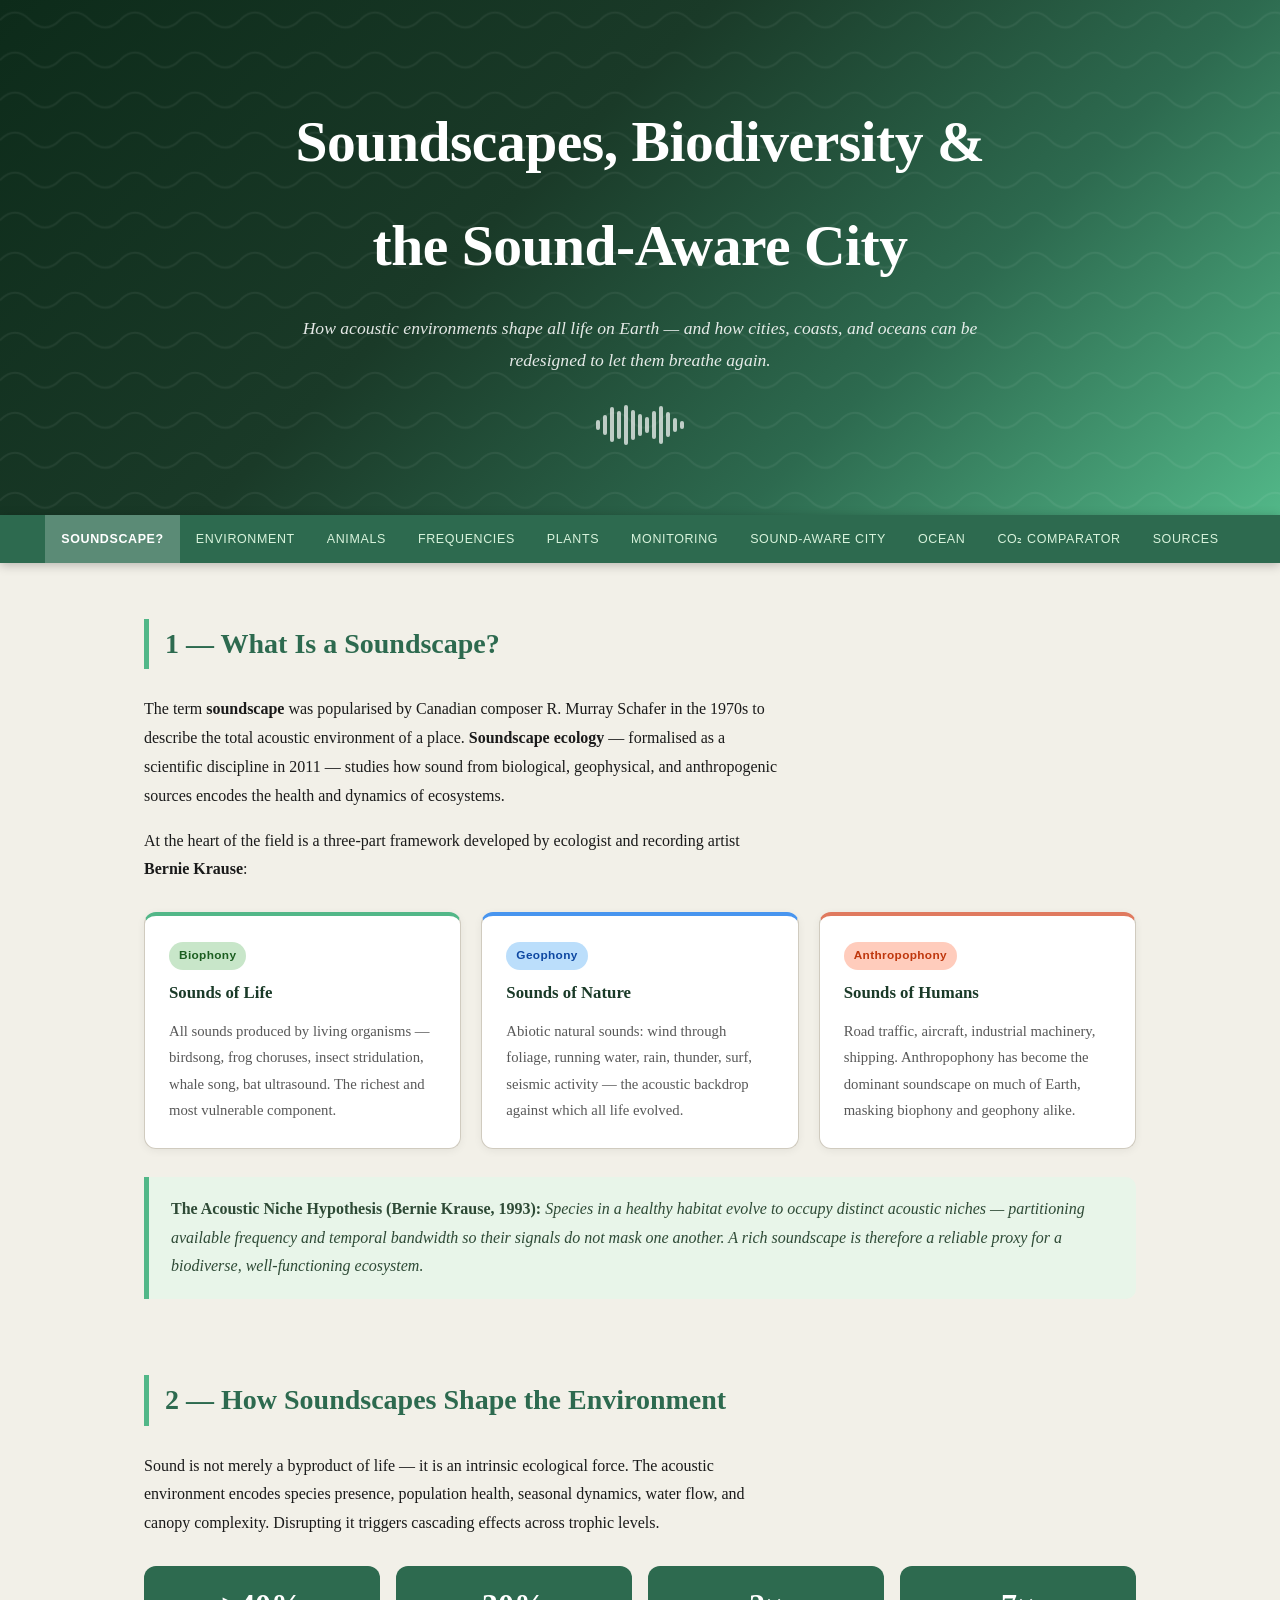
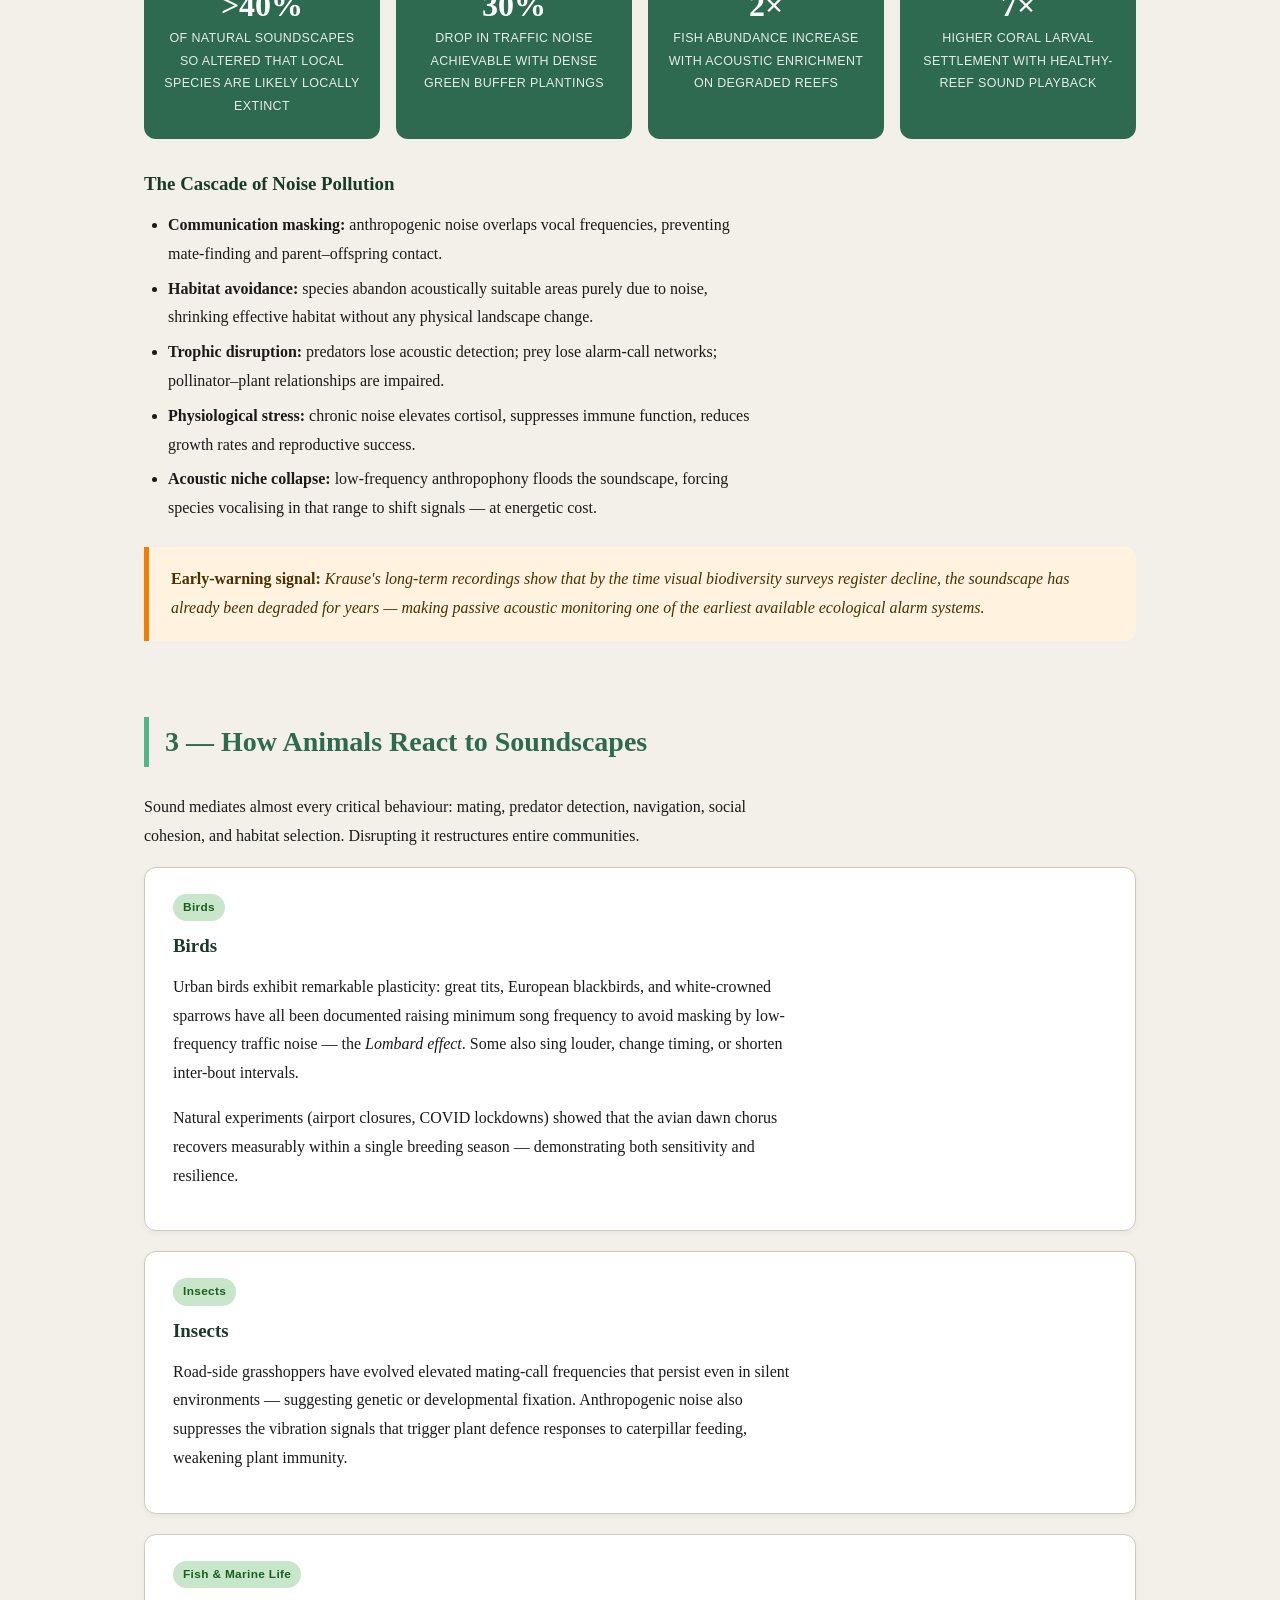
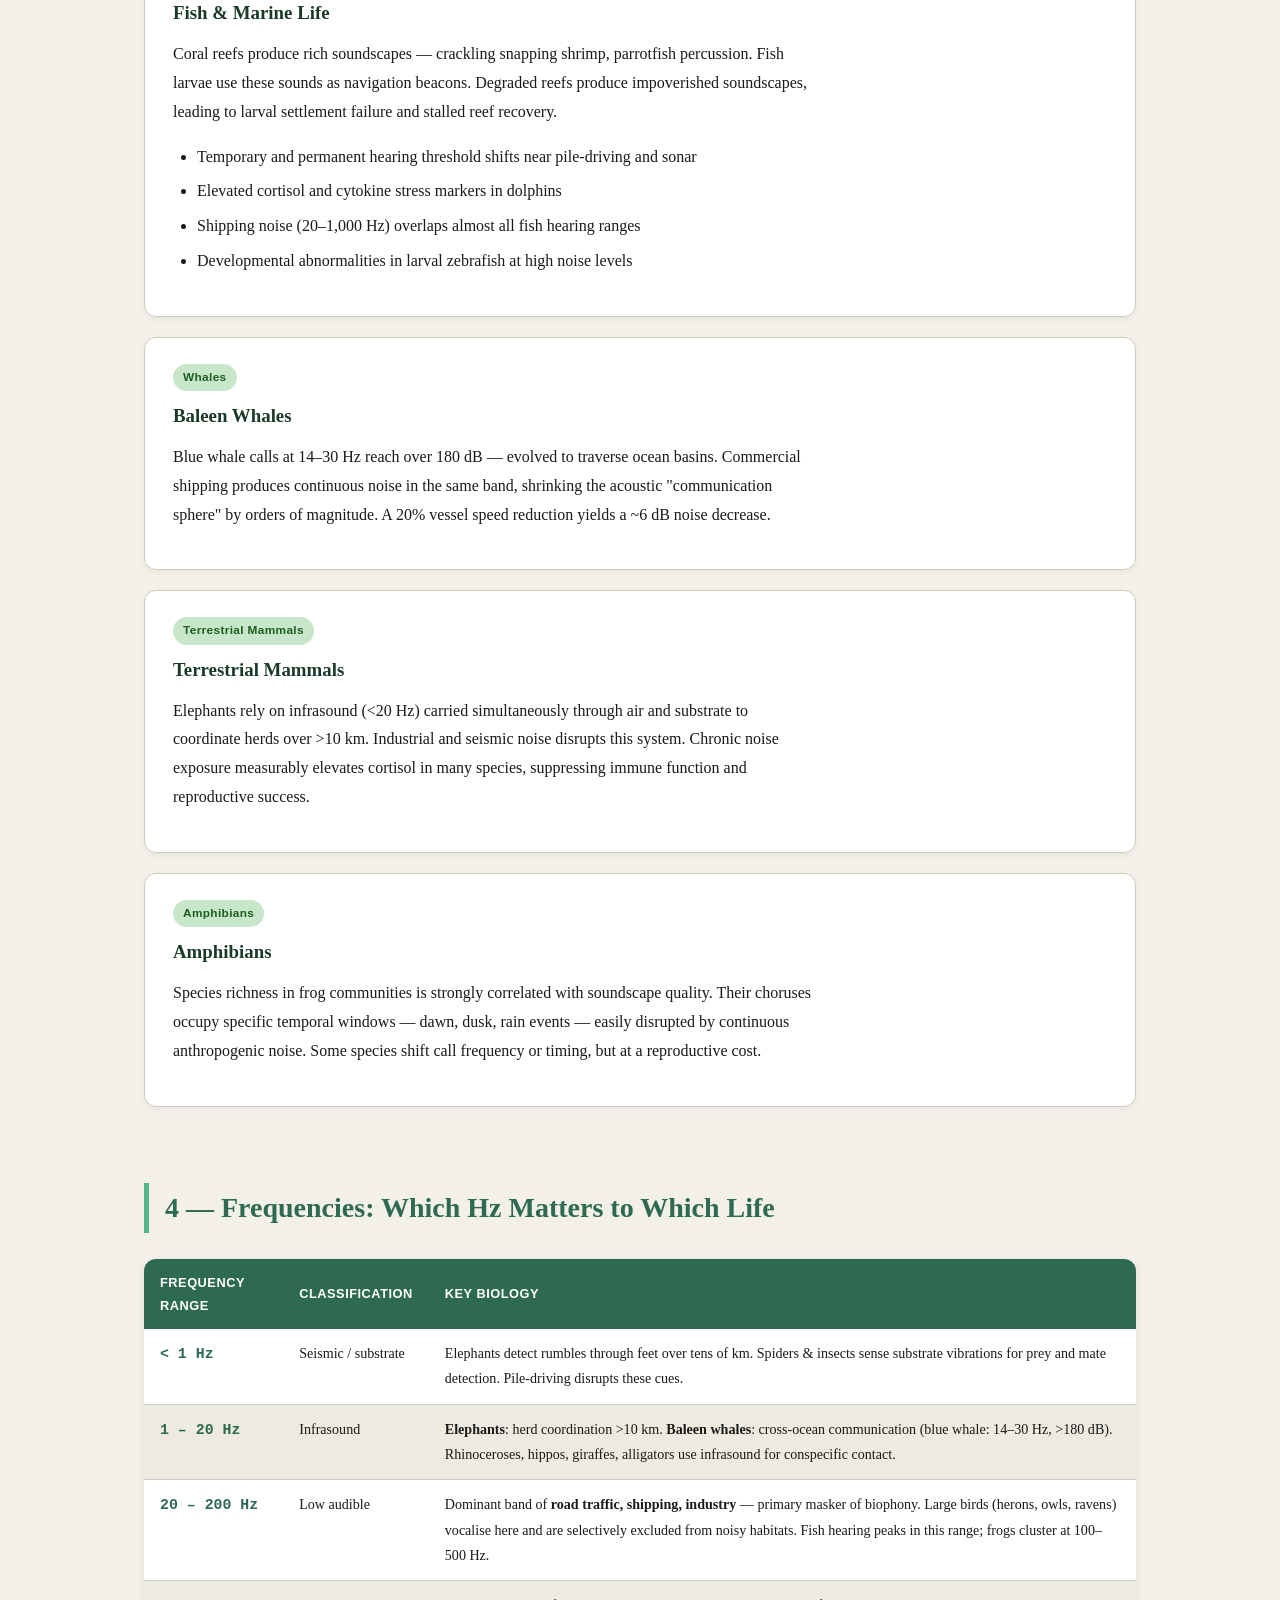
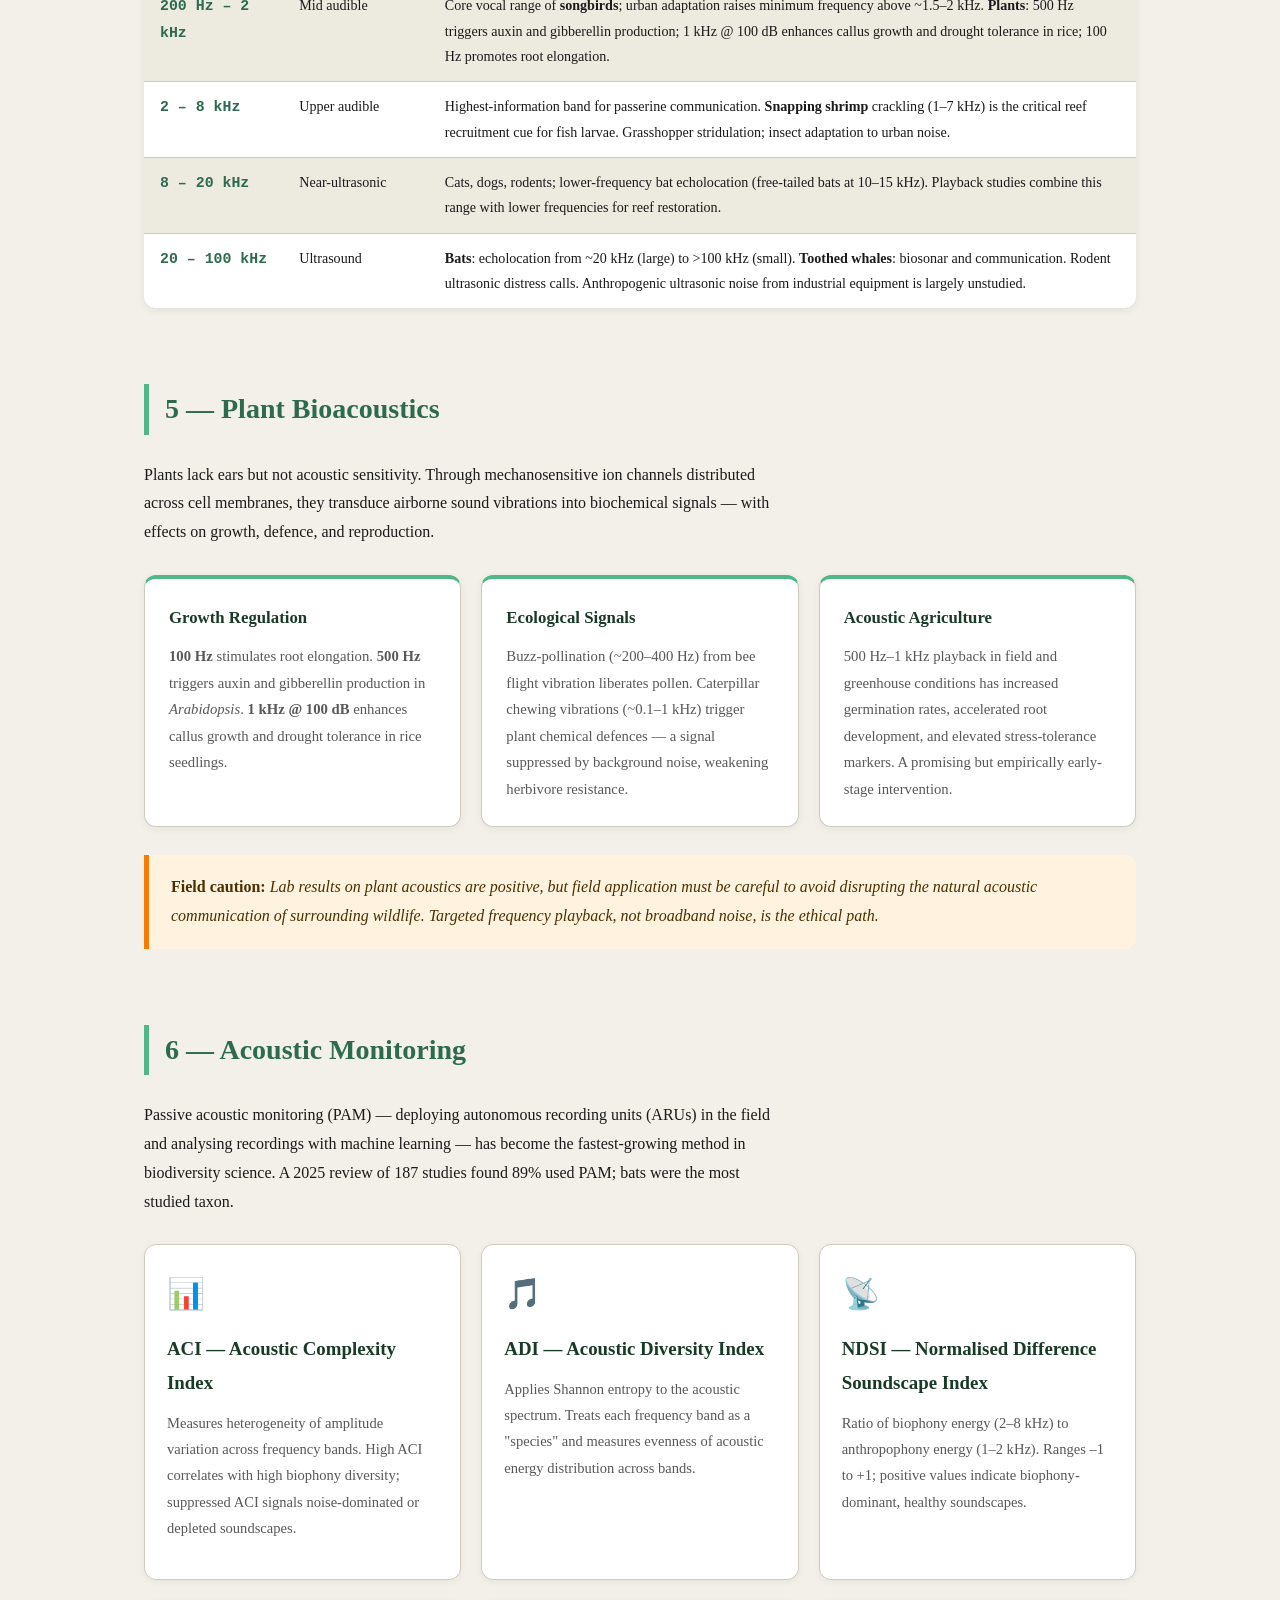
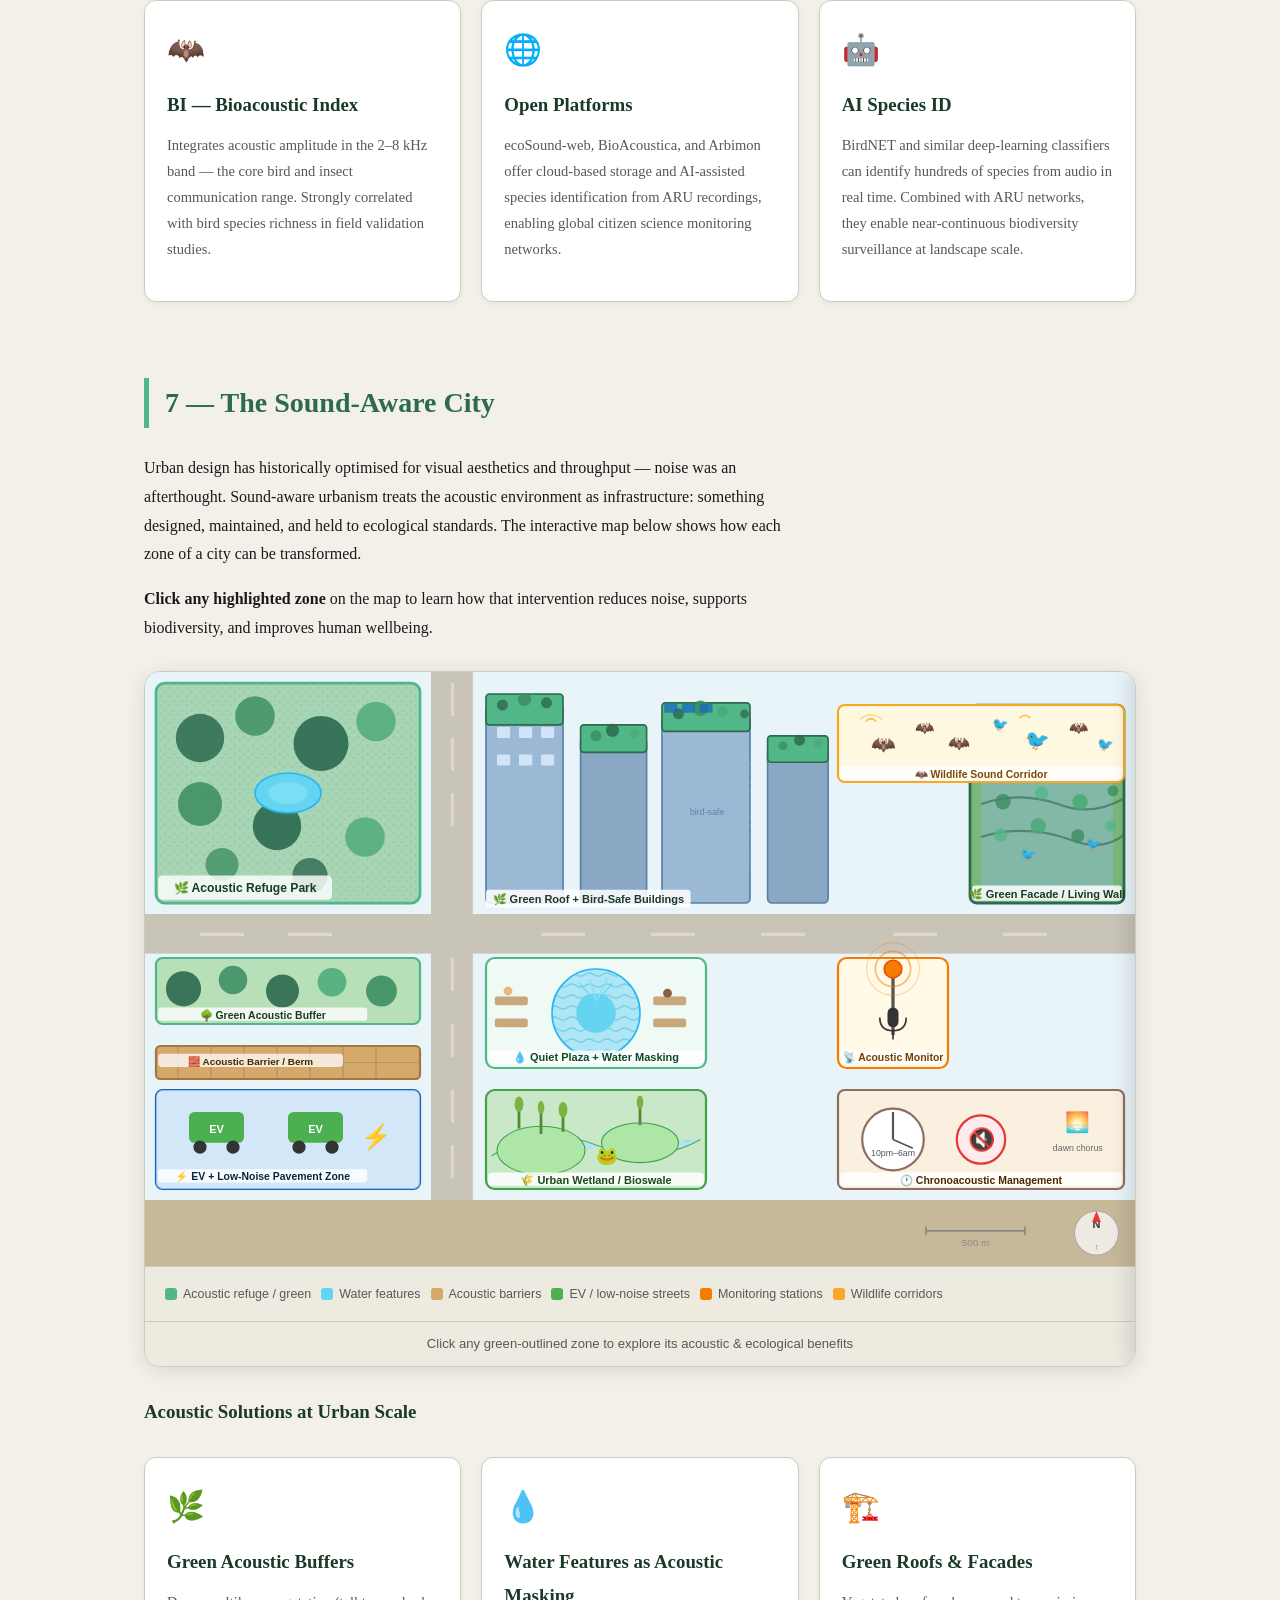
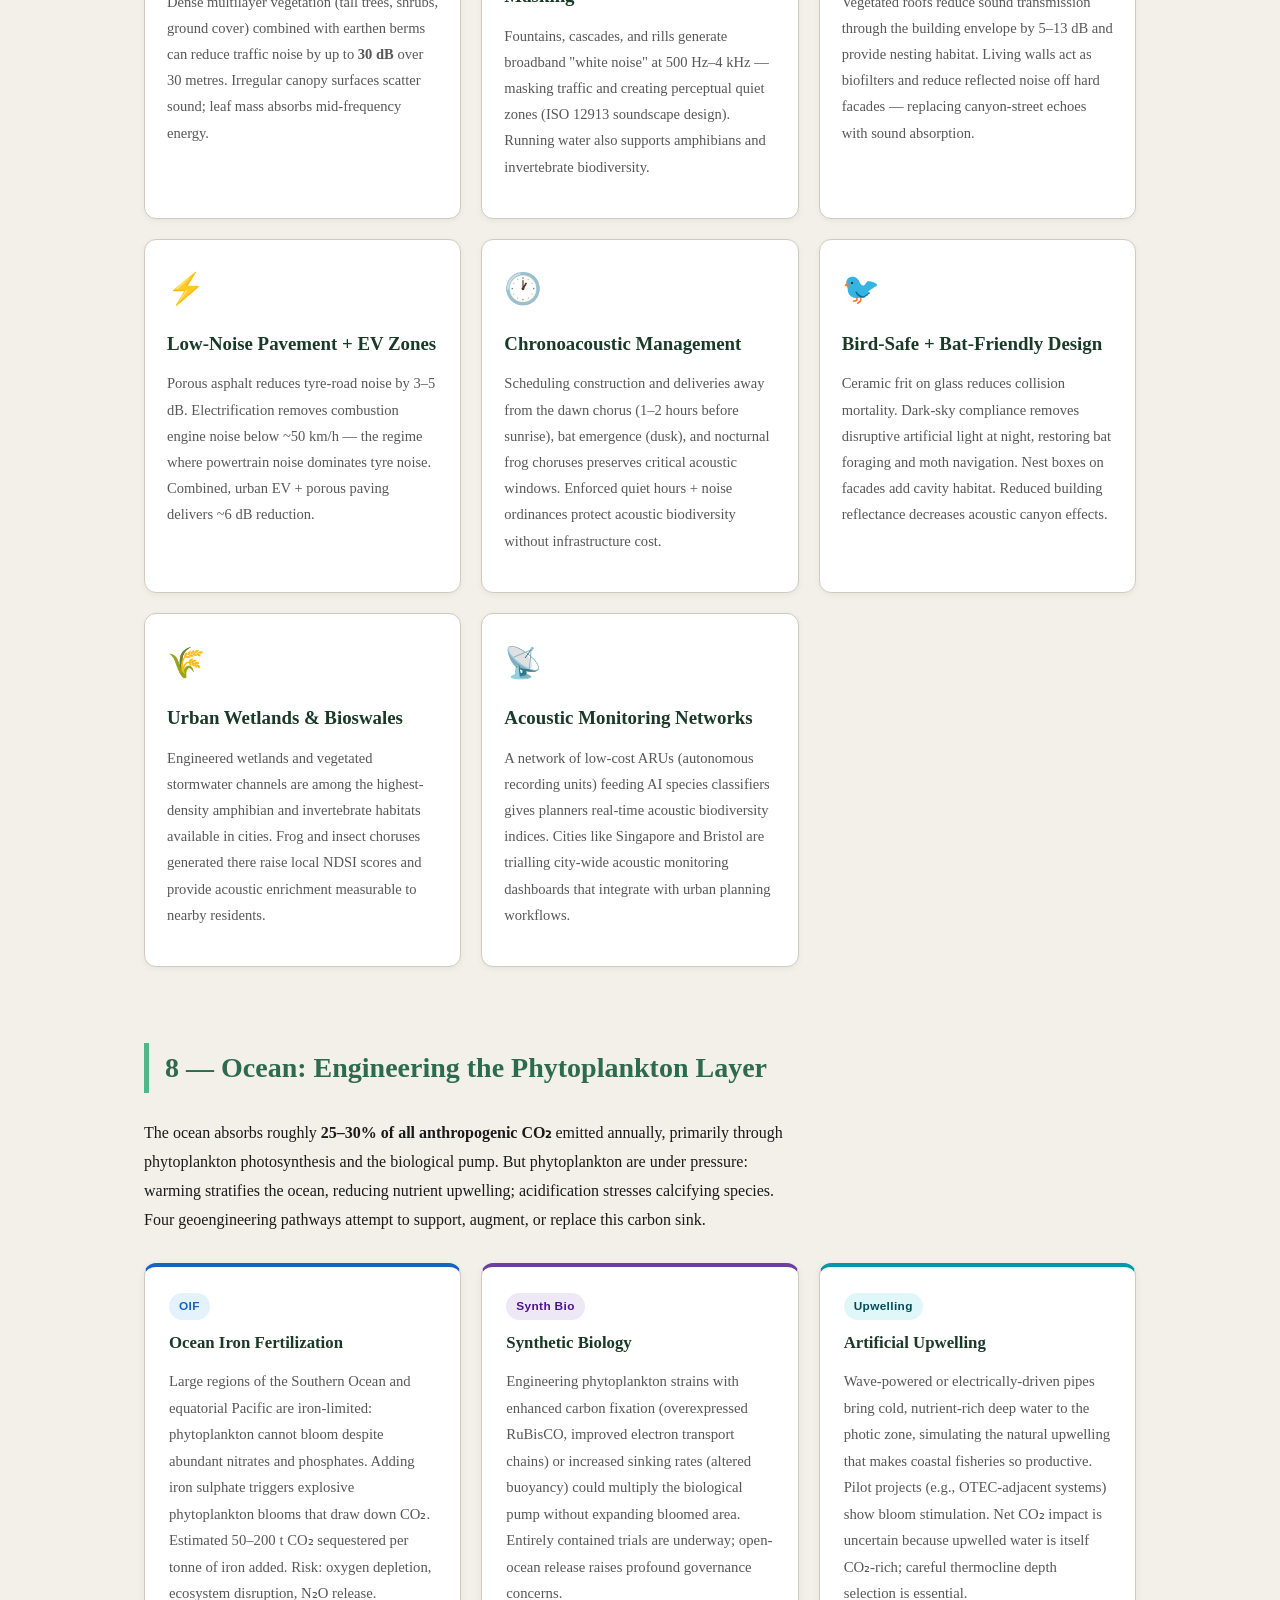
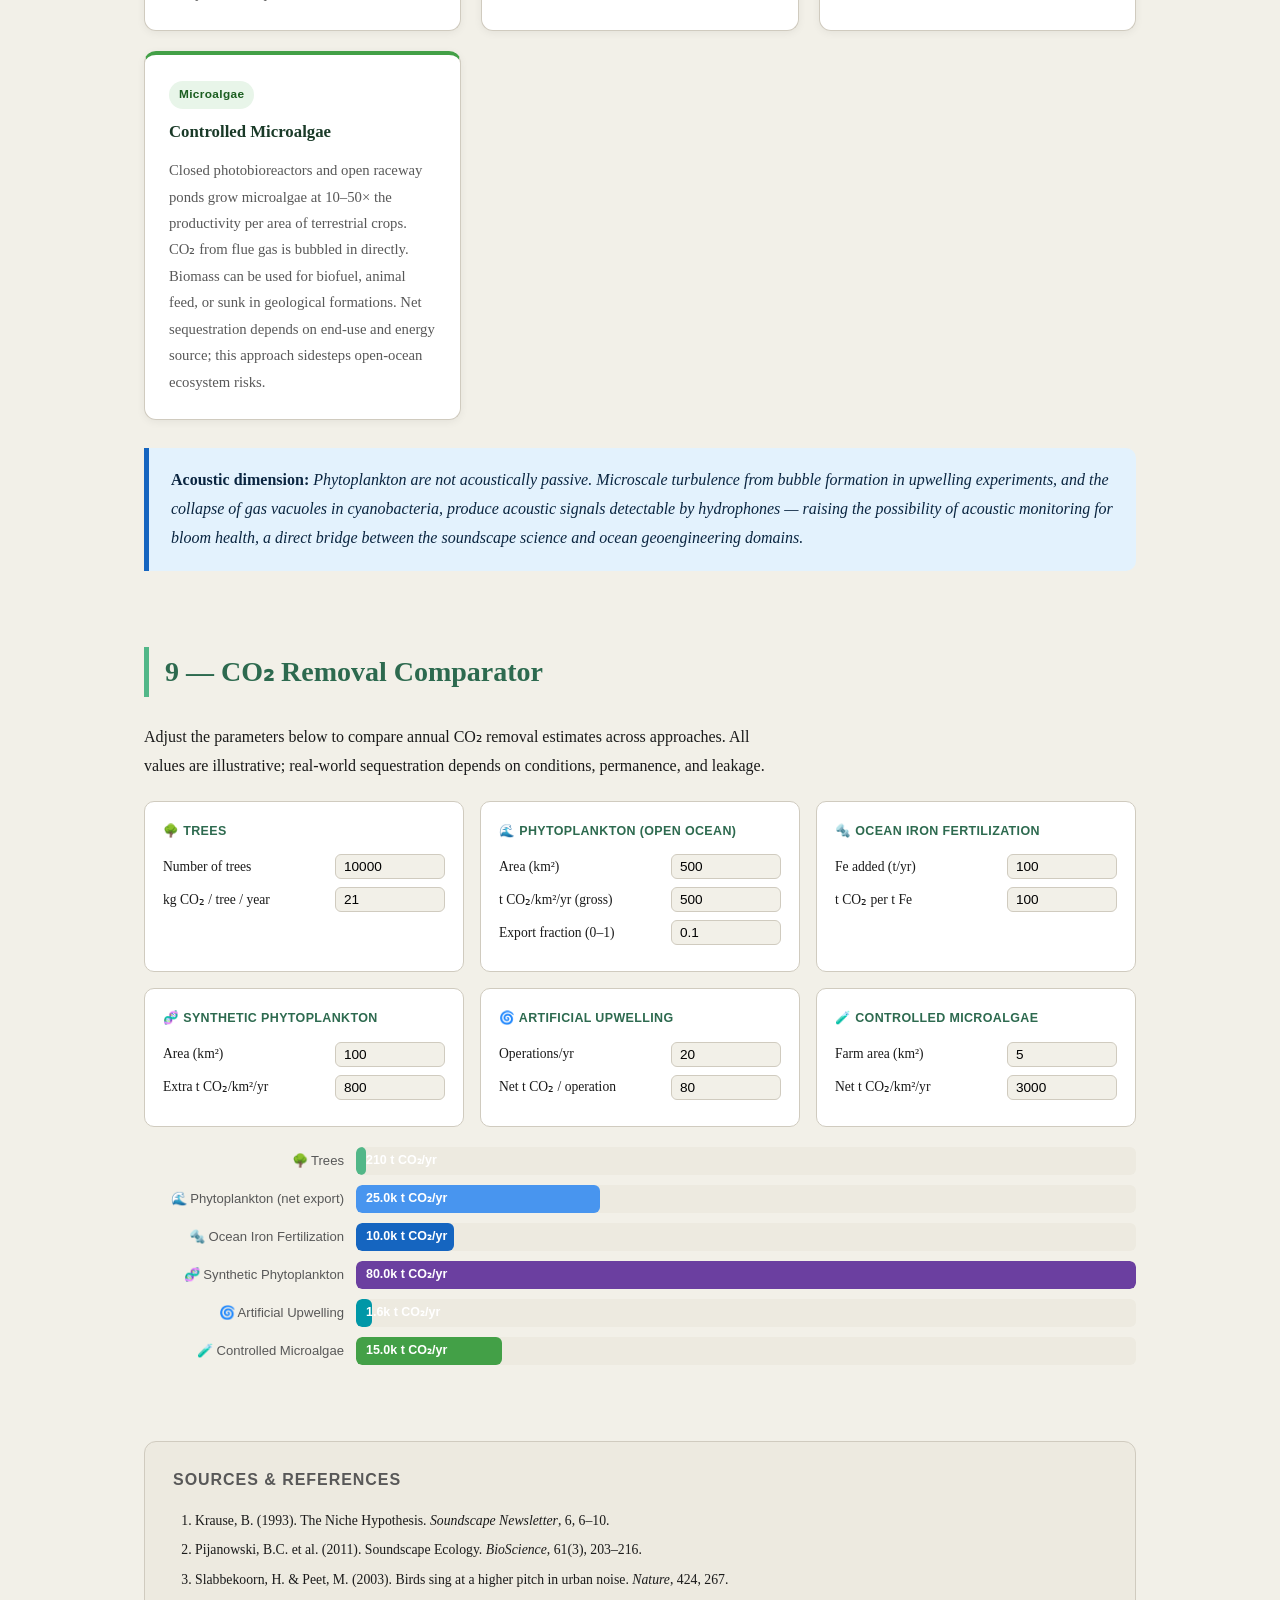
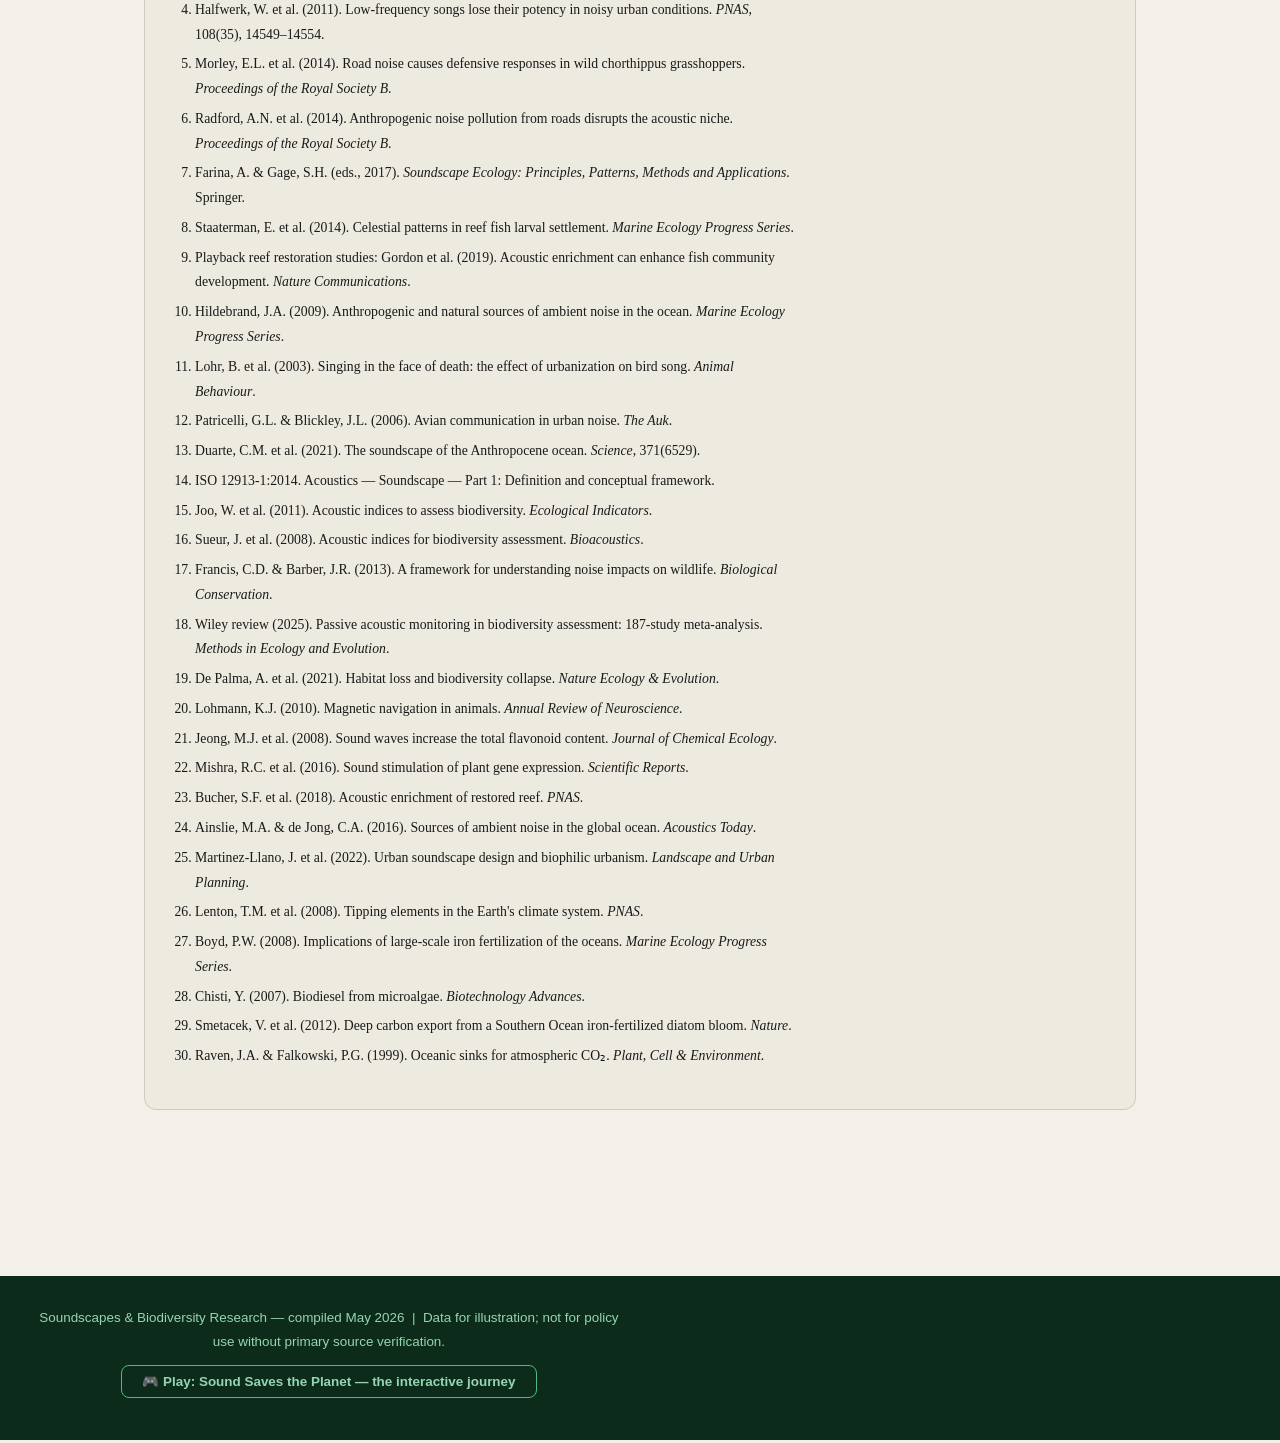
==== soundscapes-city.html @ 75a92775 "Add files via upload" ====
<!DOCTYPE html>
<html lang="en">
<head>
<meta charset="UTF-8"/>
<meta name="viewport" content="width=device-width, initial-scale=1.0"/>
<title>Soundscapes, Biodiversity &amp; the Sound-Aware City</title>
<style>
:root {
  --bg: #f2f0e8;
  --surface: #ffffff;
  --surface2: #edeae0;
  --accent: #2d6a4f;
  --accent2: #52b788;
  --accent3: #95d5b2;
  --text: #1a1a1a;
  --muted: #585858;
  --border: #d0cbbf;
  --ocean: #1565c0;
  --teal: #0097a7;
  --purple: #6b3fa0;
  --warn: #e07a5f;
}
*{box-sizing:border-box;margin:0;padding:0}
html{scroll-behavior:smooth}
body{font-family:'Georgia',serif;background:var(--bg);color:var(--text);line-height:1.8;overflow-x:hidden}

/* ── HERO ── */
.hero{
  background:linear-gradient(135deg,#0d2b1a 0%,#1a3a28 40%,#2d6a4f 70%,#52b788 100%);
  color:#fff;padding:90px 40px 70px;text-align:center;position:relative;overflow:hidden;
}
.hero::before{
  content:'';position:absolute;inset:0;
  background:url("data:image/svg+xml,%3Csvg xmlns='http://www.w3.org/2000/svg' width='100%25' height='100%25'%3E%3Cdefs%3E%3Cpattern id='w' x='0' y='0' width='120' height='40' patternUnits='userSpaceOnUse'%3E%3Cpath d='M0 20 Q15 5 30 20 Q45 35 60 20 Q75 5 90 20 Q105 35 120 20' fill='none' stroke='rgba(255,255,255,0.06)' stroke-width='2'/%3E%3C/pattern%3E%3C/defs%3E%3Crect width='100%25' height='100%25' fill='url(%23w)'/%3E%3C/svg%3E");
}
.hero h1{font-size:clamp(2rem,5vw,3.6rem);font-weight:700;letter-spacing:-0.5px;position:relative;margin-bottom:16px}
.hero p.sub{font-size:1.1rem;opacity:.88;max-width:700px;margin:0 auto;position:relative;font-style:italic}
.wave-bar{display:flex;align-items:center;justify-content:center;gap:3px;margin-top:28px;height:40px;position:relative}
.wave-bar span{display:inline-block;width:4px;border-radius:4px;background:rgba(255,255,255,0.7);animation:wave 1.4s ease-in-out infinite}
.wave-bar span:nth-child(1){animation-delay:0s;height:10px}
.wave-bar span:nth-child(2){animation-delay:.1s;height:20px}
.wave-bar span:nth-child(3){animation-delay:.2s;height:35px}
.wave-bar span:nth-child(4){animation-delay:.3s;height:28px}
.wave-bar span:nth-child(5){animation-delay:.4s;height:40px}
.wave-bar span:nth-child(6){animation-delay:.5s;height:30px}
.wave-bar span:nth-child(7){animation-delay:.6s;height:22px}
.wave-bar span:nth-child(8){animation-delay:.7s;height:16px}
.wave-bar span:nth-child(9){animation-delay:.8s;height:28px}
.wave-bar span:nth-child(10){animation-delay:.9s;height:38px}
.wave-bar span:nth-child(11){animation-delay:1s;height:25px}
.wave-bar span:nth-child(12){animation-delay:1.1s;height:14px}
.wave-bar span:nth-child(13){animation-delay:1.2s;height:8px}
@keyframes wave{0%,100%{transform:scaleY(1)}50%{transform:scaleY(1.8)}}

/* ── NAV ── */
nav{
  background:var(--accent);position:sticky;top:0;z-index:200;
  display:flex;flex-wrap:wrap;justify-content:center;
  box-shadow:0 2px 10px rgba(0,0,0,0.25);
}
nav a{
  color:#d8f3dc;text-decoration:none;padding:13px 16px;
  font-size:0.78rem;font-family:'Arial',sans-serif;
  letter-spacing:.05em;text-transform:uppercase;
  transition:background .2s,color .2s;
}
nav a:hover{background:rgba(255,255,255,0.18);color:#fff}
nav a.active{background:rgba(255,255,255,0.22);color:#fff;font-weight:700}

/* ── LAYOUT ── */
main{max-width:1040px;margin:0 auto;padding:56px 24px 90px}
section{margin-bottom:76px}
section>h2{
  font-size:1.75rem;color:var(--accent);
  border-left:5px solid var(--accent2);padding-left:16px;margin-bottom:26px;
}
h3{font-size:1.18rem;color:#1a3a28;margin:28px 0 10px}
p{max-width:80ch;margin-bottom:16px}
ul,ol{padding-left:24px;max-width:78ch;margin-bottom:16px}
li{margin-bottom:6px}

/* ── CARDS ── */
.card-grid{display:grid;grid-template-columns:repeat(auto-fit,minmax(270px,1fr));gap:20px;margin:28px 0}
.card{background:var(--surface);border:1px solid var(--border);border-radius:12px;padding:24px;box-shadow:0 2px 8px rgba(0,0,0,0.06)}
.card h3{margin-top:0;font-size:1.05rem}
.card p{font-size:.92rem;color:var(--muted);max-width:100%;margin:0}
.card.bio{border-top:4px solid #52b788}
.card.geo{border-top:4px solid #4895ef}
.card.anthro{border-top:4px solid #e07a5f}
.card.ocean{border-top:4px solid var(--ocean)}
.card.teal{border-top:4px solid var(--teal)}
.card.purple{border-top:4px solid var(--purple)}
.card.green{border-top:4px solid #43a047}
.card.risk{border-top:4px solid #e53935}

/* ── TAGS ── */
.tag{display:inline-block;padding:3px 10px;border-radius:20px;font-size:.74rem;font-family:'Arial',sans-serif;font-weight:700;letter-spacing:.03em;margin-right:6px;margin-bottom:8px}
.tag.bio{background:#c8e6c9;color:#1b5e20}
.tag.geo{background:#bbdefb;color:#0d47a1}
.tag.anthro{background:#ffccbc;color:#bf360c}
.tag.freq{background:#e1bee7;color:#4a148c}
.tag.ocean{background:#e3f2fd;color:#1565c0}
.tag.purple{background:#ede7f6;color:#4a148c}

/* ── STAT STRIP ── */
.stat-strip{display:flex;flex-wrap:wrap;gap:16px;margin:28px 0}
.stat{flex:1;min-width:160px;background:var(--accent);color:#fff;border-radius:12px;padding:22px 18px;text-align:center}
.stat .num{font-size:2rem;font-weight:700;display:block;line-height:1.1}
.stat .lbl{font-size:.78rem;opacity:.88;font-family:'Arial',sans-serif;letter-spacing:.03em;text-transform:uppercase;margin-top:4px;display:block}

/* ── CALLOUT ── */
.callout{background:#e8f5e9;border-left:5px solid var(--accent2);border-radius:0 10px 10px 0;padding:18px 22px;margin:24px 0;font-style:italic;color:#2e4a36}
.callout strong{font-style:normal}
.callout.warn{background:#fff3e0;border-left-color:#f57c00;color:#4a2f00}
.callout.blue{background:#e3f2fd;border-left-color:#1565c0;color:#0a2540}

/* ── FREQ TABLE ── */
.freq-table{width:100%;border-collapse:collapse;margin:24px 0;font-size:.88rem;background:var(--surface);border-radius:12px;overflow:hidden;box-shadow:0 2px 8px rgba(0,0,0,0.07)}
.freq-table th{background:var(--accent);color:#fff;padding:12px 16px;text-align:left;font-family:'Arial',sans-serif;font-size:.8rem;letter-spacing:.04em;text-transform:uppercase}
.freq-table td{padding:12px 16px;border-bottom:1px solid var(--border);vertical-align:top}
.freq-table tr:last-child td{border-bottom:none}
.freq-table tr:nth-child(even) td{background:var(--surface2)}
.freq-table .hz{font-weight:700;color:var(--accent);font-family:monospace;font-size:.93rem}

/* ── SPECIES BLOCKS ── */
.species-block{background:var(--surface);border:1px solid var(--border);border-radius:12px;padding:24px 28px;margin-bottom:20px;box-shadow:0 2px 6px rgba(0,0,0,0.05)}
.species-block h3{margin-top:0}

/* ── SOLUTION GRID ── */
.solution-grid{display:grid;grid-template-columns:repeat(auto-fit,minmax(280px,1fr));gap:20px;margin:28px 0}
.solution-box{background:var(--surface);border:1px solid var(--border);border-radius:12px;padding:22px;box-shadow:0 2px 6px rgba(0,0,0,0.05)}
.solution-box .icon{font-size:1.9rem;margin-bottom:10px;display:block}
.solution-box h3{margin-top:0}
.solution-box p{font-size:.91rem;color:var(--muted);max-width:100%}

/* ── CITY MAP ── */
#city-map-wrapper{position:relative;background:var(--surface);border:1px solid var(--border);border-radius:16px;overflow:hidden;box-shadow:0 4px 20px rgba(0,0,0,0.1);margin:28px 0}
#city-svg{display:block;width:100%;height:auto;cursor:default}
#city-svg .zone{cursor:pointer;transition:opacity .2s}
#city-svg .zone:hover{opacity:.82}
#city-svg .zone:focus{outline:3px solid #fff;outline-offset:2px}
.city-panel{
  position:absolute;right:0;top:0;bottom:0;width:340px;
  background:#fff;border-left:3px solid var(--accent2);
  padding:28px 22px;overflow-y:auto;transform:translateX(100%);
  transition:transform .35s cubic-bezier(.4,0,.2,1);
  box-shadow:-6px 0 20px rgba(0,0,0,0.12);z-index:10;
}
.city-panel.open{transform:translateX(0)}
.city-panel h3{font-size:1.15rem;color:var(--accent);margin-bottom:10px}
.city-panel .panel-tag{display:inline-block;padding:3px 10px;border-radius:20px;font-size:.72rem;font-family:'Arial',sans-serif;font-weight:700;text-transform:uppercase;letter-spacing:.04em;margin-bottom:14px}
.city-panel p{font-size:.9rem;line-height:1.7;color:var(--text);max-width:100%;margin-bottom:10px}
.city-panel ul{padding-left:18px;font-size:.88rem;color:var(--muted)}
.city-panel ul li{margin-bottom:5px}
.city-panel .panel-stat{background:var(--bg);border-radius:8px;padding:10px 14px;margin:12px 0;font-size:.85rem;color:var(--accent);font-weight:700;border-left:4px solid var(--accent2)}
.city-panel-close{position:absolute;top:14px;right:14px;background:none;border:none;font-size:1.4rem;cursor:pointer;color:var(--muted);line-height:1}
.city-panel-close:hover{color:var(--text)}
.city-legend{display:flex;flex-wrap:wrap;gap:10px;padding:16px 20px;background:var(--surface2);border-top:1px solid var(--border)}
.city-legend-item{display:flex;align-items:center;gap:6px;font-size:.78rem;font-family:'Arial',sans-serif;color:var(--muted)}
.city-legend-dot{width:12px;height:12px;border-radius:3px;flex-shrink:0}
.city-hint{text-align:center;padding:10px;font-size:.82rem;font-family:'Arial',sans-serif;color:var(--muted);background:var(--surface2);border-top:1px solid var(--border)}

/* ── CO2 COMPARATOR ── */
.co2-controls{display:grid;grid-template-columns:repeat(auto-fit,minmax(240px,1fr));gap:16px;margin:20px 0}
.co2-block{background:var(--surface);border:1px solid var(--border);border-radius:10px;padding:18px}
.co2-block h4{font-size:.95rem;color:var(--accent);margin-bottom:12px;font-family:'Arial',sans-serif;letter-spacing:.03em;text-transform:uppercase;font-size:.78rem}
.co2-block label{display:flex;justify-content:space-between;align-items:center;font-size:.85rem;margin-bottom:8px;gap:10px;flex-wrap:wrap}
.co2-block input[type=number]{width:110px;padding:4px 8px;border:1px solid var(--border);border-radius:6px;font-size:.85rem;background:var(--bg)}
#co2-chart-wrap{margin:20px 0}
.co2-bar-row{display:flex;align-items:center;gap:12px;margin-bottom:10px}
.co2-bar-label{width:200px;font-size:.82rem;font-family:'Arial',sans-serif;text-align:right;color:var(--muted);flex-shrink:0}
.co2-bar-track{flex:1;background:var(--surface2);border-radius:6px;height:28px;position:relative;overflow:hidden}
.co2-bar-fill{height:100%;border-radius:6px;transition:width .5s ease;display:flex;align-items:center;padding-left:10px;font-size:.78rem;font-family:'Arial',sans-serif;color:#fff;font-weight:700;white-space:nowrap}

/* ── SOURCES ── */
.sources{background:var(--surface2);border:1px solid var(--border);border-radius:12px;padding:24px 28px;margin-top:60px}
.sources h2{font-size:1rem;color:var(--muted);border:none;padding:0;margin-bottom:14px;font-family:'Arial',sans-serif;text-transform:uppercase;letter-spacing:.06em}
.sources ol{padding-left:22px}
.sources li{margin-bottom:5px;font-size:.86rem}
.sources a{color:var(--accent);text-decoration:none}
.sources a:hover{text-decoration:underline}

/* ── FOOTER ── */
footer{background:#0d2b1a;color:#95d5b2;text-align:center;padding:30px;font-size:.84rem;font-family:'Arial',sans-serif}
footer a{color:var(--accent3);text-decoration:none}

@media(max-width:700px){
  .hero{padding:50px 20px 40px}
  main{padding:30px 16px 60px}
  nav a{padding:10px 10px;font-size:.72rem}
  .city-panel{width:100%;top:auto;bottom:0;height:60%;transform:translateY(100%);border-left:none;border-top:3px solid var(--accent2)}
  .city-panel.open{transform:translateY(0)}
}
</style>
</head>
<body>

<!-- HERO -->
<header class="hero">
  <h1>Soundscapes, Biodiversity &amp;<br>the Sound-Aware City</h1>
  <p class="sub">How acoustic environments shape all life on Earth — and how cities, coasts, and oceans can be redesigned to let them breathe again.</p>
  <div class="wave-bar" aria-hidden="true">
    <span></span><span></span><span></span><span></span><span></span>
    <span></span><span></span><span></span><span></span><span></span>
    <span></span><span></span><span></span>
  </div>
</header>

<!-- NAV -->
<nav id="main-nav">
  <a href="#what">Soundscape?</a>
  <a href="#environment">Environment</a>
  <a href="#animals">Animals</a>
  <a href="#frequencies">Frequencies</a>
  <a href="#plants">Plants</a>
  <a href="#monitoring">Monitoring</a>
  <a href="#city">Sound-Aware City</a>
  <a href="#ocean">Ocean</a>
  <a href="#co2">CO₂ Comparator</a>
  <a href="#sources">Sources</a>
</nav>

<main>

<!-- ══════════════════════════════════════════ -->
<!-- 1. WHAT IS A SOUNDSCAPE -->
<!-- ══════════════════════════════════════════ -->
<section id="what">
  <h2>1 — What Is a Soundscape?</h2>
  <p>The term <strong>soundscape</strong> was popularised by Canadian composer R. Murray Schafer in the 1970s to describe the total acoustic environment of a place. <strong>Soundscape ecology</strong> — formalised as a scientific discipline in 2011 — studies how sound from biological, geophysical, and anthropogenic sources encodes the health and dynamics of ecosystems.</p>
  <p>At the heart of the field is a three-part framework developed by ecologist and recording artist <strong>Bernie Krause</strong>:</p>
  <div class="card-grid">
    <div class="card bio">
      <span class="tag bio">Biophony</span>
      <h3>Sounds of Life</h3>
      <p>All sounds produced by living organisms — birdsong, frog choruses, insect stridulation, whale song, bat ultrasound. The richest and most vulnerable component.</p>
    </div>
    <div class="card geo">
      <span class="tag geo">Geophony</span>
      <h3>Sounds of Nature</h3>
      <p>Abiotic natural sounds: wind through foliage, running water, rain, thunder, surf, seismic activity — the acoustic backdrop against which all life evolved.</p>
    </div>
    <div class="card anthro">
      <span class="tag anthro">Anthropophony</span>
      <h3>Sounds of Humans</h3>
      <p>Road traffic, aircraft, industrial machinery, shipping. Anthropophony has become the dominant soundscape on much of Earth, masking biophony and geophony alike.</p>
    </div>
  </div>
  <div class="callout">
    <strong>The Acoustic Niche Hypothesis (Bernie Krause, 1993):</strong> Species in a healthy habitat evolve to occupy distinct acoustic niches — partitioning available frequency and temporal bandwidth so their signals do not mask one another. A rich soundscape is therefore a reliable proxy for a biodiverse, well-functioning ecosystem.
  </div>
</section>

<!-- ══════════════════════════════════════════ -->
<!-- 2. ENVIRONMENT -->
<!-- ══════════════════════════════════════════ -->
<section id="environment">
  <h2>2 — How Soundscapes Shape the Environment</h2>
  <p>Sound is not merely a byproduct of life — it is an intrinsic ecological force. The acoustic environment encodes species presence, population health, seasonal dynamics, water flow, and canopy complexity. Disrupting it triggers cascading effects across trophic levels.</p>
  <div class="stat-strip">
    <div class="stat"><span class="num">&gt;40%</span><span class="lbl">of natural soundscapes so altered that local species are likely locally extinct</span></div>
    <div class="stat"><span class="num">30%</span><span class="lbl">drop in traffic noise achievable with dense green buffer plantings</span></div>
    <div class="stat"><span class="num">2×</span><span class="lbl">fish abundance increase with acoustic enrichment on degraded reefs</span></div>
    <div class="stat"><span class="num">7×</span><span class="lbl">higher coral larval settlement with healthy-reef sound playback</span></div>
  </div>
  <h3>The Cascade of Noise Pollution</h3>
  <ul>
    <li><strong>Communication masking:</strong> anthropogenic noise overlaps vocal frequencies, preventing mate-finding and parent–offspring contact.</li>
    <li><strong>Habitat avoidance:</strong> species abandon acoustically suitable areas purely due to noise, shrinking effective habitat without any physical landscape change.</li>
    <li><strong>Trophic disruption:</strong> predators lose acoustic detection; prey lose alarm-call networks; pollinator–plant relationships are impaired.</li>
    <li><strong>Physiological stress:</strong> chronic noise elevates cortisol, suppresses immune function, reduces growth rates and reproductive success.</li>
    <li><strong>Acoustic niche collapse:</strong> low-frequency anthropophony floods the soundscape, forcing species vocalising in that range to shift signals — at energetic cost.</li>
  </ul>
  <div class="callout warn">
    <strong>Early-warning signal:</strong> Krause's long-term recordings show that by the time visual biodiversity surveys register decline, the soundscape has already been degraded for years — making passive acoustic monitoring one of the earliest available ecological alarm systems.
  </div>
</section>

<!-- ══════════════════════════════════════════ -->
<!-- 3. ANIMALS -->
<!-- ══════════════════════════════════════════ -->
<section id="animals">
  <h2>3 — How Animals React to Soundscapes</h2>
  <p>Sound mediates almost every critical behaviour: mating, predator detection, navigation, social cohesion, and habitat selection. Disrupting it restructures entire communities.</p>

  <div class="species-block">
    <span class="tag bio">Birds</span>
    <h3>Birds</h3>
    <p>Urban birds exhibit remarkable plasticity: great tits, European blackbirds, and white-crowned sparrows have all been documented raising minimum song frequency to avoid masking by low-frequency traffic noise — the <em>Lombard effect</em>. Some also sing louder, change timing, or shorten inter-bout intervals.</p>
    <p>Natural experiments (airport closures, COVID lockdowns) showed that the avian dawn chorus recovers measurably within a single breeding season — demonstrating both sensitivity and resilience.</p>
  </div>

  <div class="species-block">
    <span class="tag bio">Insects</span>
    <h3>Insects</h3>
    <p>Road-side grasshoppers have evolved elevated mating-call frequencies that persist even in silent environments — suggesting genetic or developmental fixation. Anthropogenic noise also suppresses the vibration signals that trigger plant defence responses to caterpillar feeding, weakening plant immunity.</p>
  </div>

  <div class="species-block">
    <span class="tag bio">Fish &amp; Marine Life</span>
    <h3>Fish &amp; Marine Life</h3>
    <p>Coral reefs produce rich soundscapes — crackling snapping shrimp, parrotfish percussion. Fish larvae use these sounds as navigation beacons. Degraded reefs produce impoverished soundscapes, leading to larval settlement failure and stalled reef recovery.</p>
    <ul>
      <li>Temporary and permanent hearing threshold shifts near pile-driving and sonar</li>
      <li>Elevated cortisol and cytokine stress markers in dolphins</li>
      <li>Shipping noise (20–1,000 Hz) overlaps almost all fish hearing ranges</li>
      <li>Developmental abnormalities in larval zebrafish at high noise levels</li>
    </ul>
  </div>

  <div class="species-block">
    <span class="tag bio">Whales</span>
    <h3>Baleen Whales</h3>
    <p>Blue whale calls at 14–30 Hz reach over 180 dB — evolved to traverse ocean basins. Commercial shipping produces continuous noise in the same band, shrinking the acoustic "communication sphere" by orders of magnitude. A 20% vessel speed reduction yields a ~6 dB noise decrease.</p>
  </div>

  <div class="species-block">
    <span class="tag bio">Terrestrial Mammals</span>
    <h3>Terrestrial Mammals</h3>
    <p>Elephants rely on infrasound (&lt;20 Hz) carried simultaneously through air and substrate to coordinate herds over &gt;10 km. Industrial and seismic noise disrupts this system. Chronic noise exposure measurably elevates cortisol in many species, suppressing immune function and reproductive success.</p>
  </div>

  <div class="species-block">
    <span class="tag bio">Amphibians</span>
    <h3>Amphibians</h3>
    <p>Species richness in frog communities is strongly correlated with soundscape quality. Their choruses occupy specific temporal windows — dawn, dusk, rain events — easily disrupted by continuous anthropogenic noise. Some species shift call frequency or timing, but at a reproductive cost.</p>
  </div>
</section>

<!-- ══════════════════════════════════════════ -->
<!-- 4. FREQUENCIES -->
<!-- ══════════════════════════════════════════ -->
<section id="frequencies">
  <h2>4 — Frequencies: Which Hz Matters to Which Life</h2>
  <table class="freq-table">
    <thead><tr><th>Frequency Range</th><th>Classification</th><th>Key Biology</th></tr></thead>
    <tbody>
      <tr><td class="hz">&lt; 1 Hz</td><td>Seismic / substrate</td><td>Elephants detect rumbles through feet over tens of km. Spiders &amp; insects sense substrate vibrations for prey and mate detection. Pile-driving disrupts these cues.</td></tr>
      <tr><td class="hz">1 – 20 Hz</td><td>Infrasound</td><td><strong>Elephants</strong>: herd coordination &gt;10 km. <strong>Baleen whales</strong>: cross-ocean communication (blue whale: 14–30 Hz, &gt;180 dB). Rhinoceroses, hippos, giraffes, alligators use infrasound for conspecific contact.</td></tr>
      <tr><td class="hz">20 – 200 Hz</td><td>Low audible</td><td>Dominant band of <strong>road traffic, shipping, industry</strong> — primary masker of biophony. Large birds (herons, owls, ravens) vocalise here and are selectively excluded from noisy habitats. Fish hearing peaks in this range; frogs cluster at 100–500 Hz.</td></tr>
      <tr><td class="hz">200 Hz – 2 kHz</td><td>Mid audible</td><td>Core vocal range of <strong>songbirds</strong>; urban adaptation raises minimum frequency above ~1.5–2 kHz. <strong>Plants</strong>: 500 Hz triggers auxin and gibberellin production; 1 kHz @ 100 dB enhances callus growth and drought tolerance in rice; 100 Hz promotes root elongation.</td></tr>
      <tr><td class="hz">2 – 8 kHz</td><td>Upper audible</td><td>Highest-information band for passerine communication. <strong>Snapping shrimp</strong> crackling (1–7 kHz) is the critical reef recruitment cue for fish larvae. Grasshopper stridulation; insect adaptation to urban noise.</td></tr>
      <tr><td class="hz">8 – 20 kHz</td><td>Near-ultrasonic</td><td>Cats, dogs, rodents; lower-frequency bat echolocation (free-tailed bats at 10–15 kHz). Playback studies combine this range with lower frequencies for reef restoration.</td></tr>
      <tr><td class="hz">20 – 100 kHz</td><td>Ultrasound</td><td><strong>Bats</strong>: echolocation from ~20 kHz (large) to &gt;100 kHz (small). <strong>Toothed whales</strong>: biosonar and communication. Rodent ultrasonic distress calls. Anthropogenic ultrasonic noise from industrial equipment is largely unstudied.</td></tr>
    </tbody>
  </table>
</section>

<!-- ══════════════════════════════════════════ -->
<!-- 5. PLANTS -->
<!-- ══════════════════════════════════════════ -->
<section id="plants">
  <h2>5 — Plant Bioacoustics</h2>
  <p>Plants lack ears but not acoustic sensitivity. Through mechanosensitive ion channels distributed across cell membranes, they transduce airborne sound vibrations into biochemical signals — with effects on growth, defence, and reproduction.</p>
  <div class="card-grid">
    <div class="card bio">
      <h3>Growth Regulation</h3>
      <p><strong>100 Hz</strong> stimulates root elongation. <strong>500 Hz</strong> triggers auxin and gibberellin production in <em>Arabidopsis</em>. <strong>1 kHz @ 100 dB</strong> enhances callus growth and drought tolerance in rice seedlings.</p>
    </div>
    <div class="card bio">
      <h3>Ecological Signals</h3>
      <p>Buzz-pollination (~200–400 Hz) from bee flight vibration liberates pollen. Caterpillar chewing vibrations (~0.1–1 kHz) trigger plant chemical defences — a signal suppressed by background noise, weakening herbivore resistance.</p>
    </div>
    <div class="card bio">
      <h3>Acoustic Agriculture</h3>
      <p>500 Hz–1 kHz playback in field and greenhouse conditions has increased germination rates, accelerated root development, and elevated stress-tolerance markers. A promising but empirically early-stage intervention.</p>
    </div>
  </div>
  <div class="callout warn">
    <strong>Field caution:</strong> Lab results on plant acoustics are positive, but field application must be careful to avoid disrupting the natural acoustic communication of surrounding wildlife. Targeted frequency playback, not broadband noise, is the ethical path.
  </div>
</section>

<!-- ══════════════════════════════════════════ -->
<!-- 6. MONITORING -->
<!-- ══════════════════════════════════════════ -->
<section id="monitoring">
  <h2>6 — Acoustic Monitoring</h2>
  <p>Passive acoustic monitoring (PAM) — deploying autonomous recording units (ARUs) in the field and analysing recordings with machine learning — has become the fastest-growing method in biodiversity science. A 2025 review of 187 studies found 89% used PAM; bats were the most studied taxon.</p>
  <div class="solution-grid">
    <div class="solution-box">
      <span class="icon">📊</span>
      <h3>ACI — Acoustic Complexity Index</h3>
      <p>Measures heterogeneity of amplitude variation across frequency bands. High ACI correlates with high biophony diversity; suppressed ACI signals noise-dominated or depleted soundscapes.</p>
    </div>
    <div class="solution-box">
      <span class="icon">🎵</span>
      <h3>ADI — Acoustic Diversity Index</h3>
      <p>Applies Shannon entropy to the acoustic spectrum. Treats each frequency band as a "species" and measures evenness of acoustic energy distribution across bands.</p>
    </div>
    <div class="solution-box">
      <span class="icon">📡</span>
      <h3>NDSI — Normalised Difference Soundscape Index</h3>
      <p>Ratio of biophony energy (2–8 kHz) to anthropophony energy (1–2 kHz). Ranges –1 to +1; positive values indicate biophony-dominant, healthy soundscapes.</p>
    </div>
    <div class="solution-box">
      <span class="icon">🦇</span>
      <h3>BI — Bioacoustic Index</h3>
      <p>Integrates acoustic amplitude in the 2–8 kHz band — the core bird and insect communication range. Strongly correlated with bird species richness in field validation studies.</p>
    </div>
    <div class="solution-box">
      <span class="icon">🌐</span>
      <h3>Open Platforms</h3>
      <p>ecoSound-web, BioAcoustica, and Arbimon offer cloud-based storage and AI-assisted species identification from ARU recordings, enabling global citizen science monitoring networks.</p>
    </div>
    <div class="solution-box">
      <span class="icon">🤖</span>
      <h3>AI Species ID</h3>
      <p>BirdNET and similar deep-learning classifiers can identify hundreds of species from audio in real time. Combined with ARU networks, they enable near-continuous biodiversity surveillance at landscape scale.</p>
    </div>
  </div>
</section>

<!-- ══════════════════════════════════════════ -->
<!-- 7. SOUND-AWARE CITY MAP -->
<!-- ══════════════════════════════════════════ -->
<section id="city">
  <h2>7 — The Sound-Aware City</h2>
  <p>Urban design has historically optimised for visual aesthetics and throughput — noise was an afterthought. Sound-aware urbanism treats the acoustic environment as infrastructure: something designed, maintained, and held to ecological standards. The interactive map below shows how each zone of a city can be transformed.</p>
  <p><strong>Click any highlighted zone</strong> on the map to learn how that intervention reduces noise, supports biodiversity, and improves human wellbeing.</p>

  <div id="city-map-wrapper">
    <!-- SVG city map -->
    <svg id="city-svg" viewBox="0 0 900 540" xmlns="http://www.w3.org/2000/svg" role="img" aria-label="Interactive sound-aware city map">
      <defs>
        <pattern id="road-pat" x="0" y="0" width="4" height="4" patternUnits="userSpaceOnUse">
          <rect width="4" height="4" fill="#ccc"/>
          <line x1="0" y1="0" x2="4" y2="4" stroke="#bbb" stroke-width=".5"/>
        </pattern>
        <pattern id="grass-pat" x="0" y="0" width="8" height="8" patternUnits="userSpaceOnUse">
          <rect width="8" height="8" fill="#a8d5b5"/>
          <circle cx="2" cy="3" r="1" fill="#7cbd92" opacity=".5"/>
          <circle cx="6" cy="6" r="1" fill="#7cbd92" opacity=".5"/>
        </pattern>
        <pattern id="water-pat" x="0" y="0" width="16" height="10" patternUnits="userSpaceOnUse">
          <rect width="16" height="10" fill="#aee6f5"/>
          <path d="M0 5 Q4 2 8 5 Q12 8 16 5" fill="none" stroke="#6dcde8" stroke-width="1"/>
        </pattern>
      </defs>

      <!-- Sky/bg -->
      <rect width="900" height="540" fill="#e8f4f8"/>
      <!-- Ground -->
      <rect y="480" width="900" height="60" fill="#c8b89a"/>

      <!-- Main roads -->
      <rect x="260" y="0" width="38" height="480" fill="#c9c4b8"/><!-- vertical main -->
      <rect x="0" y="220" width="900" height="36" fill="#c9c4b8"/><!-- horizontal main -->

      <!-- Road markings -->
      <rect x="278" y="10" width="3" height="30" fill="#e8e0d0" opacity=".7"/>
      <rect x="278" y="60" width="3" height="30" fill="#e8e0d0" opacity=".7"/>
      <rect x="278" y="110" width="3" height="30" fill="#e8e0d0" opacity=".7"/>
      <rect x="278" y="260" width="3" height="30" fill="#e8e0d0" opacity=".7"/>
      <rect x="278" y="320" width="3" height="30" fill="#e8e0d0" opacity=".7"/>
      <rect x="278" y="380" width="3" height="30" fill="#e8e0d0" opacity=".7"/>
      <rect x="278" y="430" width="3" height="30" fill="#e8e0d0" opacity=".7"/>
      <rect x="50" y="237" width="40" height="3" fill="#e8e0d0" opacity=".7"/>
      <rect x="130" y="237" width="40" height="3" fill="#e8e0d0" opacity=".7"/>
      <rect x="360" y="237" width="40" height="3" fill="#e8e0d0" opacity=".7"/>
      <rect x="460" y="237" width="40" height="3" fill="#e8e0d0" opacity=".7"/>
      <rect x="560" y="237" width="40" height="3" fill="#e8e0d0" opacity=".7"/>
      <rect x="680" y="237" width="40" height="3" fill="#e8e0d0" opacity=".7"/>
      <rect x="780" y="237" width="40" height="3" fill="#e8e0d0" opacity=".7"/>

      <!-- ── ZONE 1: Urban Park / Acoustic Refuge (top-left) ── -->
      <g class="zone" tabindex="0" data-zone="park" aria-label="Urban park – acoustic refuge">
        <rect x="10" y="10" width="240" height="200" rx="8" fill="url(#grass-pat)" stroke="#52b788" stroke-width="2.5"/>
        <!-- Trees -->
        <circle cx="50" cy="60" r="22" fill="#2d6a4f" opacity=".85"/>
        <circle cx="100" cy="40" r="18" fill="#3a8c60" opacity=".8"/>
        <circle cx="160" cy="65" r="25" fill="#2d6a4f" opacity=".9"/>
        <circle cx="210" cy="45" r="18" fill="#4aaa75" opacity=".8"/>
        <circle cx="50" cy="120" r="20" fill="#3a8c60" opacity=".85"/>
        <circle cx="120" cy="140" r="22" fill="#2d6a4f" opacity=".9"/>
        <circle cx="200" cy="150" r="18" fill="#4aaa75" opacity=".8"/>
        <circle cx="70" cy="175" r="15" fill="#3a8c60" opacity=".75"/>
        <circle cx="150" cy="185" r="16" fill="#2d6a4f" opacity=".8"/>
        <!-- Water feature -->
        <ellipse cx="130" cy="110" rx="30" ry="18" fill="#64d4f0" stroke="#29b6f6" stroke-width="1.5"/>
        <ellipse cx="130" cy="110" rx="18" ry="10" fill="#87e3f7" opacity=".7"/>
        <!-- Zone label -->
        <rect x="12" y="185" width="158" height="22" rx="4" fill="rgba(255,255,255,0.82)"/>
        <text x="91" y="200" text-anchor="middle" font-family="Arial" font-size="11" font-weight="700" fill="#1a3a28">🌿 Acoustic Refuge Park</text>
      </g>

      <!-- ── ZONE 2: Green Corridor / Tree Boulevard (vertical, left) ── -->
      <g class="zone" tabindex="0" data-zone="corridor" aria-label="Green acoustic corridor">
        <rect x="10" y="260" width="240" height="60" rx="6" fill="#b7dfb8" stroke="#52b788" stroke-width="2"/>
        <!-- Trees along boulevard -->
        <circle cx="35" cy="288" r="16" fill="#2d6a4f" opacity=".9"/>
        <circle cx="80" cy="280" r="13" fill="#3a8c60" opacity=".85"/>
        <circle cx="125" cy="290" r="15" fill="#2d6a4f" opacity=".9"/>
        <circle cx="170" cy="282" r="13" fill="#4aaa75" opacity=".85"/>
        <circle cx="215" cy="290" r="14" fill="#3a8c60" opacity=".88"/>
        <rect x="12" y="305" width="190" height="12" rx="3" fill="rgba(255,255,255,0.8)"/>
        <text x="107" y="315" text-anchor="middle" font-family="Arial" font-size="9.5" font-weight="700" fill="#1a3a28">🌳 Green Acoustic Buffer</text>
      </g>

      <!-- ── ZONE 3: Acoustic Barrier Wall ── -->
      <g class="zone" tabindex="0" data-zone="barrier" aria-label="Acoustic barrier wall">
        <rect x="10" y="340" width="240" height="30" rx="4" fill="#d4a96a" stroke="#a07840" stroke-width="2"/>
        <!-- Wall pattern -->
        <line x1="30" y1="340" x2="30" y2="370" stroke="#9a7050" stroke-width="1" opacity=".5"/>
        <line x1="60" y1="340" x2="60" y2="370" stroke="#9a7050" stroke-width="1" opacity=".5"/>
        <line x1="90" y1="340" x2="90" y2="370" stroke="#9a7050" stroke-width="1" opacity=".5"/>
        <line x1="120" y1="340" x2="120" y2="370" stroke="#9a7050" stroke-width="1" opacity=".5"/>
        <line x1="150" y1="340" x2="150" y2="370" stroke="#9a7050" stroke-width="1" opacity=".5"/>
        <line x1="180" y1="340" x2="180" y2="370" stroke="#9a7050" stroke-width="1" opacity=".5"/>
        <line x1="210" y1="340" x2="210" y2="370" stroke="#9a7050" stroke-width="1" opacity=".5"/>
        <line x1="10" y1="355" x2="250" y2="355" stroke="#9a7050" stroke-width="1" opacity=".4"/>
        <rect x="12" y="347" width="168" height="12" rx="3" fill="rgba(255,255,255,0.75)"/>
        <text x="96" y="357" text-anchor="middle" font-family="Arial" font-size="9" font-weight="700" fill="#4a2800">🧱 Acoustic Barrier / Berm</text>
      </g>

      <!-- ── ZONE 4: Low-noise pavement / EV zone ── -->
      <g class="zone" tabindex="0" data-zone="evzone" aria-label="Low-noise pavement and EV zone">
        <rect x="10" y="380" width="240" height="90" rx="6" fill="#e0f0ff" stroke="#1565c0" stroke-width="2"/>
        <!-- Road texture -->
        <rect x="10" y="380" width="240" height="90" rx="6" fill="#cfe4f7" opacity=".7"/>
        <!-- EV icons -->
        <rect x="40" y="400" width="50" height="28" rx="5" fill="#4caf50"/>
        <circle cx="50" cy="432" r="6" fill="#333"/>
        <circle cx="80" cy="432" r="6" fill="#333"/>
        <text x="65" y="419" text-anchor="middle" font-family="Arial" font-size="10" fill="white" font-weight="700">EV</text>
        <rect x="130" y="400" width="50" height="28" rx="5" fill="#4caf50"/>
        <circle cx="140" cy="432" r="6" fill="#333"/>
        <circle cx="170" cy="432" r="6" fill="#333"/>
        <text x="155" y="419" text-anchor="middle" font-family="Arial" font-size="10" fill="white" font-weight="700">EV</text>
        <!-- Charging icon -->
        <text x="210" y="430" font-size="22" text-anchor="middle">⚡</text>
        <rect x="12" y="452" width="190" height="12" rx="3" fill="rgba(255,255,255,0.85)"/>
        <text x="107" y="462" text-anchor="middle" font-family="Arial" font-size="9.5" font-weight="700" fill="#0a2540">⚡ EV + Low-Noise Pavement Zone</text>
      </g>

      <!-- ── ZONE 5: Green Roof District (top-right) ── -->
      <g class="zone" tabindex="0" data-zone="greenroof" aria-label="Green roof building district">
        <!-- Buildings -->
        <rect x="310" y="30" width="70" height="180" rx="4" fill="#9bb8d4" stroke="#5580a8" stroke-width="1.5"/>
        <rect x="310" y="20" width="70" height="28" rx="3" fill="#52b788" stroke="#2d6a4f" stroke-width="1.5"/>
        <circle cx="325" cy="30" r="5" fill="#2d6a4f" opacity=".8"/>
        <circle cx="345" cy="25" r="6" fill="#3a8c60" opacity=".8"/>
        <circle cx="365" cy="28" r="5" fill="#2d6a4f" opacity=".8"/>

        <rect x="396" y="60" width="60" height="150" rx="4" fill="#8aa8c4" stroke="#5580a8" stroke-width="1.5"/>
        <rect x="396" y="48" width="60" height="25" rx="3" fill="#52b788" stroke="#2d6a4f" stroke-width="1.5"/>
        <circle cx="410" cy="58" r="5" fill="#3a8c60" opacity=".8"/>
        <circle cx="425" cy="53" r="6" fill="#2d6a4f" opacity=".85"/>
        <circle cx="445" cy="56" r="4" fill="#4aaa75" opacity=".8"/>

        <rect x="470" y="40" width="80" height="170" rx="4" fill="#9bb8d4" stroke="#5580a8" stroke-width="1.5"/>
        <rect x="470" y="28" width="80" height="26" rx="3" fill="#52b788" stroke="#2d6a4f" stroke-width="1.5"/>
        <circle cx="485" cy="38" r="5" fill="#2d6a4f" opacity=".8"/>
        <circle cx="505" cy="33" r="7" fill="#3a8c60" opacity=".85"/>
        <circle cx="525" cy="36" r="5" fill="#4aaa75" opacity=".8"/>
        <circle cx="545" cy="38" r="4" fill="#2d6a4f" opacity=".75"/>

        <rect x="566" y="70" width="55" height="140" rx="4" fill="#8aa8c4" stroke="#5580a8" stroke-width="1.5"/>
        <rect x="566" y="58" width="55" height="24" rx="3" fill="#52b788" stroke="#2d6a4f" stroke-width="1.5"/>
        <circle cx="580" cy="67" r="4" fill="#3a8c60" opacity=".8"/>
        <circle cx="595" cy="62" r="5" fill="#2d6a4f" opacity=".85"/>
        <circle cx="612" cy="65" r="4" fill="#4aaa75" opacity=".75"/>

        <!-- Solar panels hint on some -->
        <rect x="472" y="29" width="12" height="8" rx="1" fill="#1565c0" opacity=".7"/>
        <rect x="488" y="29" width="12" height="8" rx="1" fill="#1565c0" opacity=".7"/>
        <rect x="504" y="29" width="12" height="8" rx="1" fill="#1565c0" opacity=".7"/>

        <!-- Windows -->
        <rect x="320" y="50" width="12" height="10" rx="1" fill="#deeeff" opacity=".8"/>
        <rect x="340" y="50" width="12" height="10" rx="1" fill="#deeeff" opacity=".8"/>
        <rect x="360" y="50" width="12" height="10" rx="1" fill="#deeeff" opacity=".8"/>
        <rect x="320" y="75" width="12" height="10" rx="1" fill="#deeeff" opacity=".8"/>
        <rect x="340" y="75" width="12" height="10" rx="1" fill="#deeeff" opacity=".8"/>
        <rect x="360" y="75" width="12" height="10" rx="1" fill="#deeeff" opacity=".8"/>

        <!-- Bird-safe frit on one building -->
        <rect x="472" y="80" width="78" height="100" rx="0" fill="none" stroke="#a3c8e0" stroke-width=".5" stroke-dasharray="4 4" opacity=".6"/>
        <text x="511" y="130" text-anchor="middle" font-family="Arial" font-size="8" fill="#5580a8" opacity=".9">bird-safe</text>

        <!-- Zone label -->
        <rect x="310" y="198" width="186" height="16" rx="3" fill="rgba(255,255,255,0.85)"/>
        <text x="403" y="210" text-anchor="middle" font-family="Arial" font-size="10" font-weight="700" fill="#1a3a28">🌿 Green Roof + Bird-Safe Buildings</text>
      </g>

      <!-- ── ZONE 6: Quiet Plaza / Water Feature ── -->
      <g class="zone" tabindex="0" data-zone="plaza" aria-label="Quiet plaza with water features">
        <rect x="310" y="260" width="200" height="100" rx="8" fill="#f0faf4" stroke="#52b788" stroke-width="2"/>
        <!-- Fountain / circular water -->
        <circle cx="410" cy="310" r="40" fill="url(#water-pat)" stroke="#29b6f6" stroke-width="1.5"/>
        <circle cx="410" cy="310" r="18" fill="#64d4f0"/>
        <!-- Fountain jets (animated) -->
        <line x1="410" y1="300" x2="405" y2="280" stroke="#87e3f7" stroke-width="2" stroke-linecap="round" opacity=".8"/>
        <line x1="410" y1="300" x2="420" y2="279" stroke="#87e3f7" stroke-width="2" stroke-linecap="round" opacity=".8"/>
        <line x1="410" y1="300" x2="395" y2="283" stroke="#64d4f0" stroke-width="1.5" stroke-linecap="round" opacity=".7"/>
        <line x1="410" y1="300" x2="425" y2="283" stroke="#64d4f0" stroke-width="1.5" stroke-linecap="round" opacity=".7"/>
        <!-- Seating / benches -->
        <rect x="318" y="295" width="30" height="8" rx="2" fill="#c8a87a"/>
        <rect x="462" y="295" width="30" height="8" rx="2" fill="#c8a87a"/>
        <rect x="318" y="315" width="30" height="8" rx="2" fill="#c8a87a"/>
        <rect x="462" y="315" width="30" height="8" rx="2" fill="#c8a87a"/>
        <!-- People dots -->
        <circle cx="330" cy="290" r="4" fill="#e8b87a"/>
        <circle cx="475" cy="292" r="4" fill="#8a6040"/>
        <rect x="312" y="344" width="196" height="12" rx="3" fill="rgba(255,255,255,0.85)"/>
        <text x="410" y="354" text-anchor="middle" font-family="Arial" font-size="10" font-weight="700" fill="#0a4a28">💧 Quiet Plaza + Water Masking</text>
      </g>

      <!-- ── ZONE 7: Urban Wetland / Bioswale ── -->
      <g class="zone" tabindex="0" data-zone="wetland" aria-label="Urban wetland and bioswale">
        <rect x="310" y="380" width="200" height="90" rx="8" fill="#c8e8c8" stroke="#43a047" stroke-width="2"/>
        <path d="M315 440 Q360 410 410 430 Q460 450 505 425" fill="url(#water-pat)" stroke="#4caf50" stroke-width="1"/>
        <ellipse cx="360" cy="435" rx="40" ry="22" fill="#aee6a8" stroke="#43a047" stroke-width="1"/>
        <ellipse cx="450" cy="428" rx="35" ry="18" fill="#aee6a8" stroke="#43a047" stroke-width="1"/>
        <!-- Reeds -->
        <line x1="340" y1="415" x2="340" y2="395" stroke="#558b2f" stroke-width="2.5"/>
        <ellipse cx="340" cy="393" rx="4" ry="7" fill="#7cb342"/>
        <line x1="360" y1="420" x2="360" y2="398" stroke="#558b2f" stroke-width="2.5"/>
        <ellipse cx="360" cy="396" rx="3" ry="6" fill="#7cb342"/>
        <line x1="380" y1="418" x2="380" y2="400" stroke="#558b2f" stroke-width="2.5"/>
        <ellipse cx="380" cy="398" rx="4" ry="7" fill="#7cb342"/>
        <line x1="450" y1="412" x2="450" y2="393" stroke="#558b2f" stroke-width="2.5"/>
        <ellipse cx="450" cy="391" rx="3" ry="6" fill="#7cb342"/>
        <!-- Frog icon -->
        <text x="420" y="445" font-size="16" text-anchor="middle">🐸</text>
        <rect x="312" y="455" width="196" height="12" rx="3" fill="rgba(255,255,255,0.85)"/>
        <text x="410" y="465" text-anchor="middle" font-family="Arial" font-size="10" font-weight="700" fill="#1b4a1b">🌾 Urban Wetland / Bioswale</text>
      </g>

      <!-- ── ZONE 8: Acoustic Monitoring Station ── -->
      <g class="zone" tabindex="0" data-zone="monitor" aria-label="Acoustic monitoring station">
        <rect x="630" y="260" width="100" height="100" rx="8" fill="#fff9e6" stroke="#f57c00" stroke-width="2"/>
        <!-- Antenna/mast -->
        <line x1="680" y1="330" x2="680" y2="275" stroke="#555" stroke-width="3"/>
        <circle cx="680" cy="270" r="8" fill="#f57c00" stroke="#e65100" stroke-width="1.5"/>
        <!-- Pulse rings -->
        <circle cx="680" cy="270" r="16" fill="none" stroke="#f57c00" stroke-width="1.5" opacity=".5"/>
        <circle cx="680" cy="270" r="24" fill="none" stroke="#f57c00" stroke-width="1" opacity=".3"/>
        <!-- Small mic icon -->
        <rect x="675" y="305" width="10" height="18" rx="5" fill="#333"/>
        <path d="M668 314 Q668 326 680 326 Q692 326 692 314" fill="none" stroke="#333" stroke-width="1.5"/>
        <line x1="680" y1="326" x2="680" y2="334" stroke="#333" stroke-width="1.5"/>
        <rect x="632" y="344" width="96" height="12" rx="3" fill="rgba(255,255,255,0.85)"/>
        <text x="680" y="354" text-anchor="middle" font-family="Arial" font-size="9.5" font-weight="700" fill="#7a3f00">📡 Acoustic Monitor</text>
      </g>

      <!-- ── ZONE 9: Green Facade / Living Wall ── -->
      <g class="zone" tabindex="0" data-zone="greenwall" aria-label="Green facade and living wall">
        <rect x="750" y="30" width="140" height="180" rx="6" fill="#7ab87a" stroke="#2d6a4f" stroke-width="2.5"/>
        <!-- Building behind -->
        <rect x="760" y="40" width="120" height="162" rx="4" fill="#8bb8d4" opacity=".5"/>
        <!-- Vine pattern -->
        <path d="M760 60 Q790 50 820 65 Q850 80 880 60" fill="none" stroke="#2d6a4f" stroke-width="2" opacity=".7"/>
        <path d="M760 90 Q800 75 840 92 Q870 105 890 85" fill="none" stroke="#2d6a4f" stroke-width="2" opacity=".7"/>
        <path d="M760 120 Q795 108 830 120 Q860 132 890 115" fill="none" stroke="#2d6a4f" stroke-width="2" opacity=".6"/>
        <path d="M760 150 Q800 138 840 152 Q870 164 890 148" fill="none" stroke="#2d6a4f" stroke-width="2" opacity=".6"/>
        <!-- Leaf dots -->
        <circle cx="780" cy="55" r="7" fill="#4aaa75" opacity=".85"/>
        <circle cx="810" cy="60" r="6" fill="#52b788" opacity=".8"/>
        <circle cx="840" cy="68" r="7" fill="#3a8c60" opacity=".85"/>
        <circle cx="870" cy="55" r="5" fill="#4aaa75" opacity=".8"/>
        <circle cx="775" cy="88" r="6" fill="#52b788" opacity=".8"/>
        <circle cx="808" cy="80" r="7" fill="#3a8c60" opacity=".85"/>
        <circle cx="845" cy="88" r="6" fill="#4aaa75" opacity=".8"/>
        <circle cx="875" cy="78" r="5" fill="#52b788" opacity=".75"/>
        <circle cx="780" cy="118" r="7" fill="#3a8c60" opacity=".8"/>
        <circle cx="815" cy="110" r="6" fill="#52b788" opacity=".8"/>
        <circle cx="850" cy="118" r="7" fill="#4aaa75" opacity=".85"/>
        <circle cx="880" cy="108" r="5" fill="#3a8c60" opacity=".75"/>
        <circle cx="778" cy="148" r="6" fill="#52b788" opacity=".8"/>
        <circle cx="812" cy="140" r="7" fill="#4aaa75" opacity=".85"/>
        <circle cx="848" cy="149" r="6" fill="#3a8c60" opacity=".8"/>
        <circle cx="878" cy="140" r="5" fill="#52b788" opacity=".75"/>
        <!-- Birds on facade -->
        <text x="795" y="170" font-size="12">🐦</text>
        <text x="855" y="160" font-size="11">🐦</text>
        <rect x="752" y="194" width="136" height="14" rx="3" fill="rgba(255,255,255,0.85)"/>
        <text x="820" y="205" text-anchor="middle" font-family="Arial" font-size="10" font-weight="700" fill="#1a3a28">🌿 Green Facade / Living Wall</text>
      </g>

      <!-- ── ZONE 10: Quiet Street + Low-noise paving (right) ── -->
      <g class="zone" tabindex="0" data-zone="quietstreet" aria-label="Quiet street with chronoacoustic management">
        <rect x="630" y="380" width="260" height="90" rx="6" fill="#faf0e0" stroke="#8d6e63" stroke-width="2"/>
        <!-- Clock / schedule icon -->
        <circle cx="680" cy="425" r="28" fill="#fff" stroke="#8d6e63" stroke-width="2"/>
        <line x1="680" y1="400" x2="680" y2="425" stroke="#555" stroke-width="2"/>
        <line x1="680" y1="425" x2="698" y2="433" stroke="#555" stroke-width="1.5"/>
        <!-- Quiet hours label -->
        <text x="680" y="440" text-anchor="middle" font-family="Arial" font-size="8" fill="#555">10pm–6am</text>
        <!-- No horn icon -->
        <circle cx="760" cy="425" r="22" fill="#ffebee" stroke="#e53935" stroke-width="2"/>
        <text x="760" y="432" text-anchor="middle" font-size="20">🔇</text>
        <!-- Dawn chorus icon -->
        <text x="848" y="415" text-anchor="middle" font-size="18">🌅</text>
        <text x="848" y="435" text-anchor="middle" font-family="Arial" font-size="8" fill="#666">dawn chorus</text>
        <rect x="632" y="455" width="256" height="12" rx="3" fill="rgba(255,255,255,0.85)"/>
        <text x="760" y="465" text-anchor="middle" font-family="Arial" font-size="9.5" font-weight="700" fill="#4a2800">🕐 Chronoacoustic Management</text>
      </g>

      <!-- ── ZONE 11: Bird + Bat Corridor (horizontal strip near top) ── -->
      <g class="zone" tabindex="0" data-zone="wildlife-corridor" aria-label="Wildlife sound corridor">
        <rect x="630" y="30" width="260" height="70" rx="6" fill="#fff8e1" stroke="#f9a825" stroke-width="2"/>
        <!-- Bat icons -->
        <text x="660" y="72" font-size="18">🦇</text>
        <text x="700" y="55" font-size="14">🦇</text>
        <text x="730" y="70" font-size="16">🦇</text>
        <text x="770" y="52" font-size="12">🐦</text>
        <text x="800" y="68" font-size="18">🐦</text>
        <text x="840" y="55" font-size="14">🦇</text>
        <text x="865" y="70" font-size="12">🐦</text>
        <!-- Sound waves -->
        <path d="M655 45 Q660 40 665 45" fill="none" stroke="#f9a825" stroke-width="1.5" opacity=".7"/>
        <path d="M650 43 Q660 35 670 43" fill="none" stroke="#f9a825" stroke-width="1" opacity=".5"/>
        <path d="M795 42 Q800 37 805 42" fill="none" stroke="#f9a825" stroke-width="1.5" opacity=".7"/>
        <rect x="632" y="86" width="256" height="12" rx="3" fill="rgba(255,255,255,0.85)"/>
        <text x="760" y="96" text-anchor="middle" font-family="Arial" font-size="9.5" font-weight="700" fill="#7a4a00">🦇 Wildlife Sound Corridor</text>
      </g>

      <!-- Compass / north indicator -->
      <circle cx="865" cy="510" r="20" fill="rgba(255,255,255,0.7)" stroke="#aaa" stroke-width="1"/>
      <text x="865" y="505" text-anchor="middle" font-family="Arial" font-size="10" font-weight="700" fill="#333">N</text>
      <line x1="865" y1="494" x2="865" y2="500" stroke="#333" stroke-width="2"/>
      <polygon points="865,490 861,500 869,500" fill="#e53935"/>
      <text x="865" y="525" text-anchor="middle" font-family="Arial" font-size="8" fill="#888">↑</text>

      <!-- Scale bar -->
      <line x1="710" y1="508" x2="800" y2="508" stroke="#888" stroke-width="1.5"/>
      <line x1="710" y1="504" x2="710" y2="512" stroke="#888" stroke-width="1.5"/>
      <line x1="800" y1="504" x2="800" y2="512" stroke="#888" stroke-width="1.5"/>
      <text x="755" y="522" text-anchor="middle" font-family="Arial" font-size="9" fill="#888">500 m</text>
    </svg>

    <!-- Info panel -->
    <div class="city-panel" id="city-panel" role="complementary" aria-label="Zone information">
      <button class="city-panel-close" id="city-panel-close" aria-label="Close panel">×</button>
      <span class="panel-tag" id="panel-tag"></span>
      <h3 id="panel-title"></h3>
      <div id="panel-body"></div>
    </div>

    <!-- Legend -->
    <div class="city-legend">
      <div class="city-legend-item"><div class="city-legend-dot" style="background:#52b788"></div>Acoustic refuge / green</div>
      <div class="city-legend-item"><div class="city-legend-dot" style="background:#64d4f0"></div>Water features</div>
      <div class="city-legend-item"><div class="city-legend-dot" style="background:#d4a96a"></div>Acoustic barriers</div>
      <div class="city-legend-item"><div class="city-legend-dot" style="background:#4caf50"></div>EV / low-noise streets</div>
      <div class="city-legend-item"><div class="city-legend-dot" style="background:#f57c00"></div>Monitoring stations</div>
      <div class="city-legend-item"><div class="city-legend-dot" style="background:#f9a825"></div>Wildlife corridors</div>
    </div>
    <div class="city-hint">Click any green-outlined zone to explore its acoustic &amp; ecological benefits</div>
  </div>

  <!-- Solutions text below map -->
  <h3>Acoustic Solutions at Urban Scale</h3>
  <div class="solution-grid">
    <div class="solution-box">
      <span class="icon">🌿</span>
      <h3>Green Acoustic Buffers</h3>
      <p>Dense multilayer vegetation (tall trees, shrubs, ground cover) combined with earthen berms can reduce traffic noise by up to <strong>30 dB</strong> over 30 metres. Irregular canopy surfaces scatter sound; leaf mass absorbs mid-frequency energy.</p>
    </div>
    <div class="solution-box">
      <span class="icon">💧</span>
      <h3>Water Features as Acoustic Masking</h3>
      <p>Fountains, cascades, and rills generate broadband "white noise" at 500 Hz–4 kHz — masking traffic and creating perceptual quiet zones (ISO 12913 soundscape design). Running water also supports amphibians and invertebrate biodiversity.</p>
    </div>
    <div class="solution-box">
      <span class="icon">🏗️</span>
      <h3>Green Roofs &amp; Facades</h3>
      <p>Vegetated roofs reduce sound transmission through the building envelope by 5–13 dB and provide nesting habitat. Living walls act as biofilters and reduce reflected noise off hard facades — replacing canyon-street echoes with sound absorption.</p>
    </div>
    <div class="solution-box">
      <span class="icon">⚡</span>
      <h3>Low-Noise Pavement + EV Zones</h3>
      <p>Porous asphalt reduces tyre-road noise by 3–5 dB. Electrification removes combustion engine noise below ~50 km/h — the regime where powertrain noise dominates tyre noise. Combined, urban EV + porous paving delivers ~6 dB reduction.</p>
    </div>
    <div class="solution-box">
      <span class="icon">🕐</span>
      <h3>Chronoacoustic Management</h3>
      <p>Scheduling construction and deliveries away from the dawn chorus (1–2 hours before sunrise), bat emergence (dusk), and nocturnal frog choruses preserves critical acoustic windows. Enforced quiet hours + noise ordinances protect acoustic biodiversity without infrastructure cost.</p>
    </div>
    <div class="solution-box">
      <span class="icon">🐦</span>
      <h3>Bird-Safe + Bat-Friendly Design</h3>
      <p>Ceramic frit on glass reduces collision mortality. Dark-sky compliance removes disruptive artificial light at night, restoring bat foraging and moth navigation. Nest boxes on facades add cavity habitat. Reduced building reflectance decreases acoustic canyon effects.</p>
    </div>
    <div class="solution-box">
      <span class="icon">🌾</span>
      <h3>Urban Wetlands &amp; Bioswales</h3>
      <p>Engineered wetlands and vegetated stormwater channels are among the highest-density amphibian and invertebrate habitats available in cities. Frog and insect choruses generated there raise local NDSI scores and provide acoustic enrichment measurable to nearby residents.</p>
    </div>
    <div class="solution-box">
      <span class="icon">📡</span>
      <h3>Acoustic Monitoring Networks</h3>
      <p>A network of low-cost ARUs (autonomous recording units) feeding AI species classifiers gives planners real-time acoustic biodiversity indices. Cities like Singapore and Bristol are trialling city-wide acoustic monitoring dashboards that integrate with urban planning workflows.</p>
    </div>
  </div>
</section>

<!-- ══════════════════════════════════════════ -->
<!-- 8. OCEAN ENGINEERING -->
<!-- ══════════════════════════════════════════ -->
<section id="ocean">
  <h2>8 — Ocean: Engineering the Phytoplankton Layer</h2>
  <p>The ocean absorbs roughly <strong>25–30% of all anthropogenic CO₂</strong> emitted annually, primarily through phytoplankton photosynthesis and the biological pump. But phytoplankton are under pressure: warming stratifies the ocean, reducing nutrient upwelling; acidification stresses calcifying species. Four geoengineering pathways attempt to support, augment, or replace this carbon sink.</p>

  <div class="card-grid">
    <div class="card ocean">
      <span class="tag ocean">OIF</span>
      <h3>Ocean Iron Fertilization</h3>
      <p>Large regions of the Southern Ocean and equatorial Pacific are iron-limited: phytoplankton cannot bloom despite abundant nitrates and phosphates. Adding iron sulphate triggers explosive phytoplankton blooms that draw down CO₂. Estimated 50–200 t CO₂ sequestered per tonne of iron added. Risk: oxygen depletion, ecosystem disruption, N₂O release.</p>
    </div>
    <div class="card purple">
      <span class="tag purple">Synth Bio</span>
      <h3>Synthetic Biology</h3>
      <p>Engineering phytoplankton strains with enhanced carbon fixation (overexpressed RuBisCO, improved electron transport chains) or increased sinking rates (altered buoyancy) could multiply the biological pump without expanding bloomed area. Entirely contained trials are underway; open-ocean release raises profound governance concerns.</p>
    </div>
    <div class="card teal">
      <span class="tag" style="background:#e0f7fa;color:#004d57">Upwelling</span>
      <h3>Artificial Upwelling</h3>
      <p>Wave-powered or electrically-driven pipes bring cold, nutrient-rich deep water to the photic zone, simulating the natural upwelling that makes coastal fisheries so productive. Pilot projects (e.g., OTEC-adjacent systems) show bloom stimulation. Net CO₂ impact is uncertain because upwelled water is itself CO₂-rich; careful thermocline depth selection is essential.</p>
    </div>
    <div class="card green">
      <span class="tag" style="background:#e8f5e9;color:#1b5e20">Microalgae</span>
      <h3>Controlled Microalgae</h3>
      <p>Closed photobioreactors and open raceway ponds grow microalgae at 10–50× the productivity per area of terrestrial crops. CO₂ from flue gas is bubbled in directly. Biomass can be used for biofuel, animal feed, or sunk in geological formations. Net sequestration depends on end-use and energy source; this approach sidesteps open-ocean ecosystem risks.</p>
    </div>
  </div>

  <div class="callout blue">
    <strong>Acoustic dimension:</strong> Phytoplankton are not acoustically passive. Microscale turbulence from bubble formation in upwelling experiments, and the collapse of gas vacuoles in cyanobacteria, produce acoustic signals detectable by hydrophones — raising the possibility of acoustic monitoring for bloom health, a direct bridge between the soundscape science and ocean geoengineering domains.
  </div>
</section>

<!-- ══════════════════════════════════════════ -->
<!-- 9. CO2 COMPARATOR -->
<!-- ══════════════════════════════════════════ -->
<section id="co2">
  <h2>9 — CO₂ Removal Comparator</h2>
  <p>Adjust the parameters below to compare annual CO₂ removal estimates across approaches. All values are illustrative; real-world sequestration depends on conditions, permanence, and leakage.</p>

  <div class="co2-controls">
    <div class="co2-block">
      <h4>🌳 Trees</h4>
      <label>Number of trees <input type="number" id="c-trees-n" value="10000" min="0" step="500"/></label>
      <label>kg CO₂ / tree / year <input type="number" id="c-trees-kg" value="21" min="0" step="1"/></label>
    </div>
    <div class="co2-block">
      <h4>🌊 Phytoplankton (open ocean)</h4>
      <label>Area (km²) <input type="number" id="c-phyto-area" value="500" min="0" step="50"/></label>
      <label>t CO₂/km²/yr (gross) <input type="number" id="c-phyto-t" value="500" min="0" step="10"/></label>
      <label>Export fraction (0–1) <input type="number" id="c-phyto-exp" value="0.1" step="0.01" min="0" max="1"/></label>
    </div>
    <div class="co2-block">
      <h4>🔩 Ocean Iron Fertilization</h4>
      <label>Fe added (t/yr) <input type="number" id="c-oif-fe" value="100" min="0" step="10"/></label>
      <label>t CO₂ per t Fe <input type="number" id="c-oif-r" value="100" min="0" step="5"/></label>
    </div>
    <div class="co2-block">
      <h4>🧬 Synthetic Phytoplankton</h4>
      <label>Area (km²) <input type="number" id="c-synth-area" value="100" min="0" step="10"/></label>
      <label>Extra t CO₂/km²/yr <input type="number" id="c-synth-x" value="800" min="0" step="50"/></label>
    </div>
    <div class="co2-block">
      <h4>🌀 Artificial Upwelling</h4>
      <label>Operations/yr <input type="number" id="c-upw-ops" value="20" min="0" step="1"/></label>
      <label>Net t CO₂ / operation <input type="number" id="c-upw-t" value="80" min="-10000" step="10"/></label>
    </div>
    <div class="co2-block">
      <h4>🧪 Controlled Microalgae</h4>
      <label>Farm area (km²) <input type="number" id="c-micro-area" value="5" min="0" step=".5"/></label>
      <label>Net t CO₂/km²/yr <input type="number" id="c-micro-t" value="3000" min="0" step="100"/></label>
    </div>
  </div>

  <div id="co2-chart-wrap"></div>
</section>

<!-- ══════════════════════════════════════════ -->
<!-- SOURCES -->
<!-- ══════════════════════════════════════════ -->
<section id="sources" class="sources">
  <h2>Sources &amp; References</h2>
  <ol>
    <li>Krause, B. (1993). The Niche Hypothesis. <em>Soundscape Newsletter</em>, 6, 6–10.</li>
    <li>Pijanowski, B.C. et al. (2011). Soundscape Ecology. <em>BioScience</em>, 61(3), 203–216.</li>
    <li>Slabbekoorn, H. &amp; Peet, M. (2003). Birds sing at a higher pitch in urban noise. <em>Nature</em>, 424, 267.</li>
    <li>Halfwerk, W. et al. (2011). Low-frequency songs lose their potency in noisy urban conditions. <em>PNAS</em>, 108(35), 14549–14554.</li>
    <li>Morley, E.L. et al. (2014). Road noise causes defensive responses in wild chorthippus grasshoppers. <em>Proceedings of the Royal Society B</em>.</li>
    <li>Radford, A.N. et al. (2014). Anthropogenic noise pollution from roads disrupts the acoustic niche. <em>Proceedings of the Royal Society B</em>.</li>
    <li>Farina, A. &amp; Gage, S.H. (eds., 2017). <em>Soundscape Ecology: Principles, Patterns, Methods and Applications</em>. Springer.</li>
    <li>Staaterman, E. et al. (2014). Celestial patterns in reef fish larval settlement. <em>Marine Ecology Progress Series</em>.</li>
    <li>Playback reef restoration studies: Gordon et al. (2019). Acoustic enrichment can enhance fish community development. <em>Nature Communications</em>.</li>
    <li>Hildebrand, J.A. (2009). Anthropogenic and natural sources of ambient noise in the ocean. <em>Marine Ecology Progress Series</em>.</li>
    <li>Lohr, B. et al. (2003). Singing in the face of death: the effect of urbanization on bird song. <em>Animal Behaviour</em>.</li>
    <li>Patricelli, G.L. &amp; Blickley, J.L. (2006). Avian communication in urban noise. <em>The Auk</em>.</li>
    <li>Duarte, C.M. et al. (2021). The soundscape of the Anthropocene ocean. <em>Science</em>, 371(6529).</li>
    <li>ISO 12913-1:2014. Acoustics — Soundscape — Part 1: Definition and conceptual framework.</li>
    <li>Joo, W. et al. (2011). Acoustic indices to assess biodiversity. <em>Ecological Indicators</em>.</li>
    <li>Sueur, J. et al. (2008). Acoustic indices for biodiversity assessment. <em>Bioacoustics</em>.</li>
    <li>Francis, C.D. &amp; Barber, J.R. (2013). A framework for understanding noise impacts on wildlife. <em>Biological Conservation</em>.</li>
    <li>Wiley review (2025). Passive acoustic monitoring in biodiversity assessment: 187-study meta-analysis. <em>Methods in Ecology and Evolution</em>.</li>
    <li>De Palma, A. et al. (2021). Habitat loss and biodiversity collapse. <em>Nature Ecology &amp; Evolution</em>.</li>
    <li>Lohmann, K.J. (2010). Magnetic navigation in animals. <em>Annual Review of Neuroscience</em>.</li>
    <li>Jeong, M.J. et al. (2008). Sound waves increase the total flavonoid content. <em>Journal of Chemical Ecology</em>.</li>
    <li>Mishra, R.C. et al. (2016). Sound stimulation of plant gene expression. <em>Scientific Reports</em>.</li>
    <li>Bucher, S.F. et al. (2018). Acoustic enrichment of restored reef. <em>PNAS</em>.</li>
    <li>Ainslie, M.A. &amp; de Jong, C.A. (2016). Sources of ambient noise in the global ocean. <em>Acoustics Today</em>.</li>
    <li>Martinez-Llano, J. et al. (2022). Urban soundscape design and biophilic urbanism. <em>Landscape and Urban Planning</em>.</li>
    <li>Lenton, T.M. et al. (2008). Tipping elements in the Earth's climate system. <em>PNAS</em>.</li>
    <li>Boyd, P.W. (2008). Implications of large-scale iron fertilization of the oceans. <em>Marine Ecology Progress Series</em>.</li>
    <li>Chisti, Y. (2007). Biodiesel from microalgae. <em>Biotechnology Advances</em>.</li>
    <li>Smetacek, V. et al. (2012). Deep carbon export from a Southern Ocean iron-fertilized diatom bloom. <em>Nature</em>.</li>
    <li>Raven, J.A. &amp; Falkowski, P.G. (1999). Oceanic sinks for atmospheric CO₂. <em>Plant, Cell &amp; Environment</em>.</li>
  </ol>
</section>

</main>

<footer>
  <p>Soundscapes &amp; Biodiversity Research — compiled May 2026 &nbsp;|&nbsp; Data for illustration; not for policy use without primary source verification.</p>
  <p style="margin-top:14px"><a href="game.html" style="color:#95d5b2;font-weight:700;text-decoration:none;border:1.5px solid #52b788;padding:8px 20px;border-radius:8px">🎮 Play: Sound Saves the Planet — the interactive journey</a></p>
</footer>

<script>
// ── CITY MAP INTERACTION ──────────────────────────────────────────
const zoneData = {
  park: {
    tag: "Acoustic Refuge",
    tagColor: "#c8e6c9",
    tagText: "#1b5e20",
    title: "Urban Park — Acoustic Refuge",
    body: `
      <p>An <strong>acoustic refuge</strong> is a defined area where background noise levels remain low enough for native species to communicate, forage, and breed effectively. Even a few hectares of vegetated parkland sustain measurably higher acoustic niche diversity than surrounding streets.</p>
      <div class="panel-stat">NDSI improvement: +0.4–0.7 vs adjacent streets</div>
      <p>The central water feature provides broadband masking of residual traffic noise in the 500 Hz–4 kHz band while supporting amphibians, water insects, and drinking opportunities for birds.</p>
      <ul>
        <li>Dense tree canopy absorbs and scatters mid-frequency noise</li>
        <li>Irregular surfaces (bark, leaf litter) diffuse reflections</li>
        <li>Water feature raises perceived acoustic quality (ISO 12913)</li>
        <li>Nesting habitat for cavity-nesting birds and bats</li>
        <li>Frog chorus active at dawn and dusk raises local biodiversity indices</li>
      </ul>
      <div class="panel-stat">Target: 45 dB(A) LAeq daytime maximum within park boundary</div>
    `
  },
  corridor: {
    tag: "Green Buffer",
    tagColor: "#a5d6a7",
    tagText: "#1b5e20",
    title: "Green Acoustic Corridor",
    body: `
      <p>Tree-lined boulevards and multilayer vegetation strips serve a dual function: they link habitat fragments to allow wildlife movement, and they act as <strong>acoustic attenuators</strong> between noise sources and sensitive receptors.</p>
      <div class="panel-stat">Noise reduction: up to 30 dB over 30 m with dense planting + berm</div>
      <p>The most effective design combines:</p>
      <ul>
        <li><strong>Tall broadleaved trees</strong> — scattering and absorption at 500 Hz–4 kHz</li>
        <li><strong>Dense understorey shrubs</strong> — absorption at 200–1,000 Hz</li>
        <li><strong>Ground cover / ivy</strong> — eliminates ground-level sound reflection</li>
        <li><strong>Earthen berm</strong> (if space allows) — rigid barrier for low-frequency noise</li>
      </ul>
      <p>Corridors also provide connectivity for bird and bat movement between park patches, enabling acoustic community recovery in isolated green spaces.</p>
    `
  },
  barrier: {
    tag: "Acoustic Barrier",
    tagColor: "#ffe0b2",
    tagText: "#4a2800",
    title: "Acoustic Barrier / Earthen Berm",
    body: `
      <p>Hard barriers (masonry, timber, composite panels) provide <strong>insertion loss</strong> of 10–20 dB for receivers in their shadow zone. Combined with a vegetated earthen berm, they reach 20–30 dB with improved aesthetics and biodiversity co-benefits.</p>
      <div class="panel-stat">Insertion loss: 10–20 dB hard wall; 20–30 dB berm + vegetation combo</div>
      <ul>
        <li>Effective primarily for the first few rows of properties behind the barrier</li>
        <li>Diffraction at the top limits performance — barrier height and proximity to source are key</li>
        <li>Vegetated tops and faces support invertebrates, lizards, birds</li>
        <li>Sound-reflective panel faces can redirect noise upward rather than toward residences</li>
        <li>Transparent acrylic panels on some heights allow light and visual connection</li>
      </ul>
      <p>Biodiverse barriers — planted with native species rather than generic concrete — score measurably higher on resident wellbeing surveys and support significantly richer invertebrate communities.</p>
    `
  },
  evzone: {
    tag: "EV + Quiet Paving",
    tagColor: "#bbdefb",
    tagText: "#0d47a1",
    title: "EV Zone + Low-Noise Pavement",
    body: `
      <p>At speeds below ~50 km/h, tyre–road interaction noise dominates over powertrain noise for combustion vehicles. At lower urban speeds (20–30 km/h), powertrain noise from ICE vehicles is a major source. <strong>Electrification eliminates this entirely.</strong></p>
      <div class="panel-stat">EV vs ICE at 30 km/h: ~6–8 dB(A) reduction in powertrain noise</div>
      <div class="panel-stat">Porous asphalt vs dense asphalt: 3–5 dB(A) tyre noise reduction</div>
      <ul>
        <li>Porous asphalt absorbs tyre-pumping noise; maintenance of pores critical over time</li>
        <li>Combined EV + porous paving: ~8–10 dB total reduction at receiver</li>
        <li>20 km/h speed limits reduce noise by ~3 dB vs 50 km/h</li>
        <li>Traffic calming (chicanes, raised crossings) reduces through-traffic volume</li>
        <li>EV charging stations enable overnight quiet charging cycles</li>
      </ul>
      <p>At population scale, widespread electrification in dense urban areas is projected to reduce average urban ambient noise levels by 3–4 dB(A) — roughly a 50% perceived loudness decrease.</p>
    `
  },
  greenroof: {
    tag: "Green Roofs",
    tagColor: "#c8e6c9",
    tagText: "#1b5e20",
    title: "Green Roof + Bird-Safe Glazing",
    body: `
      <p>Vegetated roofs transform the largest impervious surface in a city into biodiversity habitat while reducing sound transmission through the building envelope and absorbing solar energy that drives convective noise.</p>
      <div class="panel-stat">Sound transmission loss through green roof vs conventional: +5–13 dB</div>
      <ul>
        <li><strong>Substrate depth</strong> matters: 150mm substrate provides measurably more attenuation than 50mm</li>
        <li>Sedum mats support pollinators; deeper growing media support grasses, wildflowers, nesting birds</li>
        <li>Swift and house martin nesting boxes integrated into the parapet</li>
        <li>Green roofs cool urban heat islands, reducing HVAC noise downstream</li>
      </ul>
      <p><strong>Bird-safe glazing</strong>: ceramic frit patterns at 5 cm spacing on the upper 50% of windows reduce bird strikes by ~50–90%. Over 1 billion birds are killed annually by window collisions in North America alone. Fritted glass maintains >70% visible light transmission.</p>
      <p>Solar panels on rooftops further reduce energy demand; quieter buildings also contribute to a quieter acoustic environment overall.</p>
    `
  },
  plaza: {
    tag: "Water + Sound Design",
    tagColor: "#b3e5fc",
    tagText: "#01579b",
    title: "Quiet Plaza with Water Masking",
    body: `
      <p>Public plazas are typically the loudest spaces in cities — hard surfaces reflect and amplify all directions of noise. Redesigning them around <strong>water features and vegetated edges</strong> achieves "perceptual quiet" without reducing absolute SPL.</p>
      <div class="panel-stat">Perceived noise annoyance reduction: 30–50% with fountain masking at same L<sub>Aeq</sub></div>
      <p>ISO 12913 soundscape design distinguishes perceived soundscape quality from measured noise levels: a fountain at 60 dB(A) near traffic at 65 dB(A) registers as "quiet" psychoacoustically because the character of the masking sound is restorative.</p>
      <ul>
        <li>Cascades and rills produce ~500 Hz–8 kHz broadband masking noise</li>
        <li>Turbulent water produces more effective masking than laminar flow</li>
        <li>Soft seating, canopy, and topographic variation create acoustic "rooms" within the plaza</li>
        <li>Water bodies support aquatic invertebrates, waterfowl, and amphibians in urban centres</li>
        <li>Dipping pools and bird baths measurably increase bird species richness within 50 m</li>
      </ul>
      <p>Several European cities (Copenhagen, Zürich, Barcelona) are implementing ISO 12913 soundscape assessments as statutory requirements in major public space redesigns.</p>
    `
  },
  wetland: {
    tag: "Urban Wetland",
    tagColor: "#c8e6c9",
    tagText: "#1b5e20",
    title: "Urban Wetland / Bioswale",
    body: `
      <p>Engineered wetlands and vegetated stormwater channels (bioswales) are among the highest-density urban biodiversity habitats available per square metre of footprint. Their acoustic signature — frog choruses, insect stridulation, reed-bed rustling — measurably raises NDSI scores in surrounding areas.</p>
      <div class="panel-stat">Frog species richness: 3–6× higher in urban wetlands vs adjacent hard surfaces</div>
      <ul>
        <li>Common frog and toad choruses operate at 100–500 Hz — exactly the range dominated by traffic noise, but with seasonal and diurnal patterning that creates acoustic relief</li>
        <li>Dragonfly, damselfly, and water beetle populations require open water with vegetation margins</li>
        <li>Reed beds absorb mid-frequency noise (200–2,000 Hz) and create wind-generated geophony</li>
        <li>Bioswales slow stormwater, filter pollutants, and generate the sound of trickling water as a masking and restorative signal</li>
        <li>Bat foraging activity above water is 2–4× higher than over hard urban surfaces</li>
      </ul>
      <p>Where space is limited, "pocket wetlands" of 20–50 m² have been shown to support breeding amphibians and generate measurable acoustic biodiversity indices within 100 m.</p>
    `
  },
  monitor: {
    tag: "Monitoring",
    tagColor: "#ffe0b2",
    tagText: "#7a3f00",
    title: "Acoustic Monitoring Station",
    body: `
      <p>A network of passive acoustic monitoring (PAM) stations gives urban planners a <strong>real-time biodiversity dashboard</strong>. Each unit — an autonomous recording unit (ARU) equipped with a calibrated microphone — captures audio around the clock and uploads to AI classifiers.</p>
      <div class="panel-stat">AI species ID accuracy: >85% for common urban birds (BirdNET benchmark, 2024)</div>
      <ul>
        <li><strong>NDSI</strong> (biophony:anthropophony ratio) updated every 30 minutes — near-real-time indication of acoustic health</li>
        <li><strong>ACI</strong> and <strong>ADI</strong> trend lines flag disturbance events (construction, festivals) and recovery periods</li>
        <li>Species-level alerts when indicator species (skylarks, pipistrelle bats, common toads) are detected</li>
        <li>Low-cost units (~€150 each) enable dense networks; solar-powered variants exist</li>
        <li>Data integrated with urban planning GIS for impact assessment of proposed development</li>
      </ul>
      <p>Cities with monitoring networks can demonstrate legally defensible acoustic biodiversity baselines — critical for planning inquiries and environmental impact assessments under new EU Nature Restoration Law obligations.</p>
    `
  },
  greenwall: {
    tag: "Living Walls",
    tagColor: "#c8e6c9",
    tagText: "#1b5e20",
    title: "Green Facade / Living Wall",
    body: `
      <p>Vertical greenery on building facades transforms noise-reflective hard surfaces into sound-absorbing, habitat-providing living infrastructure. A mature climbing-plant facade or modular living wall reduces sound reflection by 3–8 dB compared to bare masonry.</p>
      <div class="panel-stat">Sound absorption coefficient α ≈ 0.4–0.6 for dense ivy vs 0.02 for bare concrete</div>
      <ul>
        <li>Ivy, Virginia creeper, and climbing hydrangea are highly effective acoustic absorbers</li>
        <li>Modular "felt pocket" living walls support a much wider range of plant species and invertebrates</li>
        <li>Nesting opportunities for house sparrows, wrens, and blackbirds in dense facades</li>
        <li>Insect diversity: living walls in central London have been documented hosting 50+ invertebrate species</li>
        <li>Reduces urban canyon echo at 200–2,000 Hz — the band critical for bird communication</li>
        <li>Thermal insulation reduces HVAC demand — and HVAC noise generation</li>
      </ul>
      <p>Bird-safe frit on lower glazing is shown in this building — ceramic dot patterns at 5 cm spacing preventing fatal collision while maintaining transparency and a connection between interior and the living wall outside.</p>
    `
  },
  "wildlife-corridor": {
    tag: "Wildlife Corridor",
    tagColor: "#fff9c4",
    tagText: "#7a4a00",
    title: "Bat & Bird Wildlife Sound Corridor",
    body: `
      <p>Acoustic connectivity is as important as physical connectivity for wildlife movement through cities. A wildlife sound corridor is a strip of habitat maintained at low ambient noise levels (&lt;45 dB(A)) to allow bats, birds, and insects to navigate by their own acoustic signals.</p>
      <div class="panel-stat">Bat activity: 3–5× higher in low-noise corridors vs adjacent streets (>55 dB(A))</div>
      <ul>
        <li><strong>Pipistrelle bats</strong> use 40–70 kHz echolocation; traffic noise below 20 kHz does not directly mask calls, but it disrupts their foraging insects and light pollution disrupts navigation</li>
        <li><strong>Common swifts</strong> scream in flight at 6–8 kHz — calls that deteriorate in signal-to-noise ratio in noisy streets</li>
        <li>Dark-sky designation along corridors restores nocturnal insect populations that bats depend on</li>
        <li>Street light retrofitting to red-spectrum LEDs reduces moth attraction and disorientation</li>
        <li>Vegetation cover above head height creates the "tunnel" structure bats prefer for commuting</li>
      </ul>
      <p>Several UK and Dutch cities are formally designating "bat commuting routes" in local development plans, requiring any new development to maintain or enhance the acoustic quality of these corridors.</p>
    `
  },
  quietstreet: {
    tag: "Chronoacoustic",
    tagColor: "#ffe0b2",
    tagText: "#4a2800",
    title: "Chronoacoustic Management",
    body: `
      <p>Chronoacoustic management recognises that <em>when</em> noise occurs is as ecologically important as <em>how loud</em> it is. Critical acoustic windows — the dawn chorus, dusk bat emergence, nocturnal frog breeding — must be protected just as spawning periods protect fish from fishing pressure.</p>
      <div class="panel-stat">Dawn chorus: 1–2 hours before sunrise. Even a 10 dB increase in this window can reduce clutch size by 12–18%</div>
      <ul>
        <li><strong>Construction curfews</strong>: no work between 8pm–8am and no work before 9am on weekends — standard in many EU cities but rarely enforced</li>
        <li><strong>Delivery quieting</strong>: supermarket and logistics deliveries scheduled away from 5–9am in residential areas protect the dawn chorus</li>
        <li><strong>Event noise monitoring</strong>: outdoor concerts and events held under acoustic monitoring conditions, with automatic alerts when limits are exceeded</li>
        <li><strong>Seasonal quiet zones</strong>: temporary noise restrictions near wetlands during amphibian breeding season (March–May in temperate climates)</li>
        <li><strong>Night quiet ordinances</strong>: 10pm–6am strict limits in residential areas allow nocturnal bat and insect acoustic activity to persist</li>
      </ul>
      <p>Chronoacoustic management requires almost no infrastructure investment — primarily policy, enforcement, and public communication. Its cost-effectiveness in terms of biodiversity return per unit of effort is extremely high.</p>
    `
  }
};

const panel = document.getElementById('city-panel');
const panelTitle = document.getElementById('panel-title');
const panelTag = document.getElementById('panel-tag');
const panelBody = document.getElementById('panel-body');
const panelClose = document.getElementById('city-panel-close');

function openZone(zoneId) {
  const data = zoneData[zoneId];
  if (!data) return;
  panelTag.textContent = data.tag;
  panelTag.style.background = data.tagColor;
  panelTag.style.color = data.tagText;
  panelTitle.textContent = data.title;
  panelBody.innerHTML = data.body;
  panel.classList.add('open');
}

document.querySelectorAll('#city-svg .zone').forEach(zone => {
  zone.addEventListener('click', () => openZone(zone.dataset.zone));
  zone.addEventListener('keydown', e => { if (e.key === 'Enter' || e.key === ' ') { e.preventDefault(); openZone(zone.dataset.zone); }});
});

panelClose.addEventListener('click', () => panel.classList.remove('open'));

// ── CO2 COMPARATOR ──────────────────────────────────────────
const BAR_COLORS = {
  trees: '#52b788',
  phyto: '#4895ef',
  oif: '#1565c0',
  synth: '#6b3fa0',
  upw: '#0097a7',
  micro: '#43a047'
};

function calcCO2() {
  const trees = (+document.getElementById('c-trees-n').value) * (+document.getElementById('c-trees-kg').value) / 1000;
  const phyto = (+document.getElementById('c-phyto-area').value) * (+document.getElementById('c-phyto-t').value) * (+document.getElementById('c-phyto-exp').value);
  const oif = (+document.getElementById('c-oif-fe').value) * (+document.getElementById('c-oif-r').value);
  const synth = (+document.getElementById('c-synth-area').value) * (+document.getElementById('c-synth-x').value);
  const upw = (+document.getElementById('c-upw-ops').value) * (+document.getElementById('c-upw-t').value);
  const micro = (+document.getElementById('c-micro-area').value) * (+document.getElementById('c-micro-t').value);

  const entries = [
    { key:'trees', label:'🌳 Trees', value: trees },
    { key:'phyto', label:'🌊 Phytoplankton (net export)', value: phyto },
    { key:'oif', label:'🔩 Ocean Iron Fertilization', value: oif },
    { key:'synth', label:'🧬 Synthetic Phytoplankton', value: synth },
    { key:'upw', label:'🌀 Artificial Upwelling', value: upw },
    { key:'micro', label:'🧪 Controlled Microalgae', value: micro }
  ];

  const maxVal = Math.max(...entries.map(e => Math.abs(e.value)), 1);
  const wrap = document.getElementById('co2-chart-wrap');
  wrap.innerHTML = entries.map(e => {
    const pct = Math.min(100, (Math.abs(e.value) / maxVal) * 100);
    const neg = e.value < 0;
    const fmt = Math.abs(e.value) >= 1000
      ? (Math.abs(e.value)/1000).toFixed(1) + 'k t CO₂/yr'
      : Math.abs(e.value).toFixed(0) + ' t CO₂/yr';
    const label = neg ? fmt + ' (net release)' : fmt;
    return `<div class="co2-bar-row">
      <div class="co2-bar-label">${e.label}</div>
      <div class="co2-bar-track">
        <div class="co2-bar-fill" style="width:${pct}%;background:${neg?'#e53935':BAR_COLORS[e.key]}">${label}</div>
      </div>
    </div>`;
  }).join('');
}

document.querySelectorAll('.co2-controls input').forEach(inp => inp.addEventListener('input', calcCO2));
calcCO2();

// ── NAV ACTIVE STATE ──────────────────────────────────────────
const sections = document.querySelectorAll('section[id]');
const navLinks = document.querySelectorAll('nav a');
const obs = new IntersectionObserver(entries => {
  entries.forEach(e => {
    if (e.isIntersecting) {
      navLinks.forEach(a => a.classList.remove('active'));
      const link = document.querySelector(`nav a[href="#${e.target.id}"]`);
      if (link) link.classList.add('active');
    }
  });
}, { threshold: 0.3 });
sections.forEach(s => obs.observe(s));
</script>
</body>
</html>
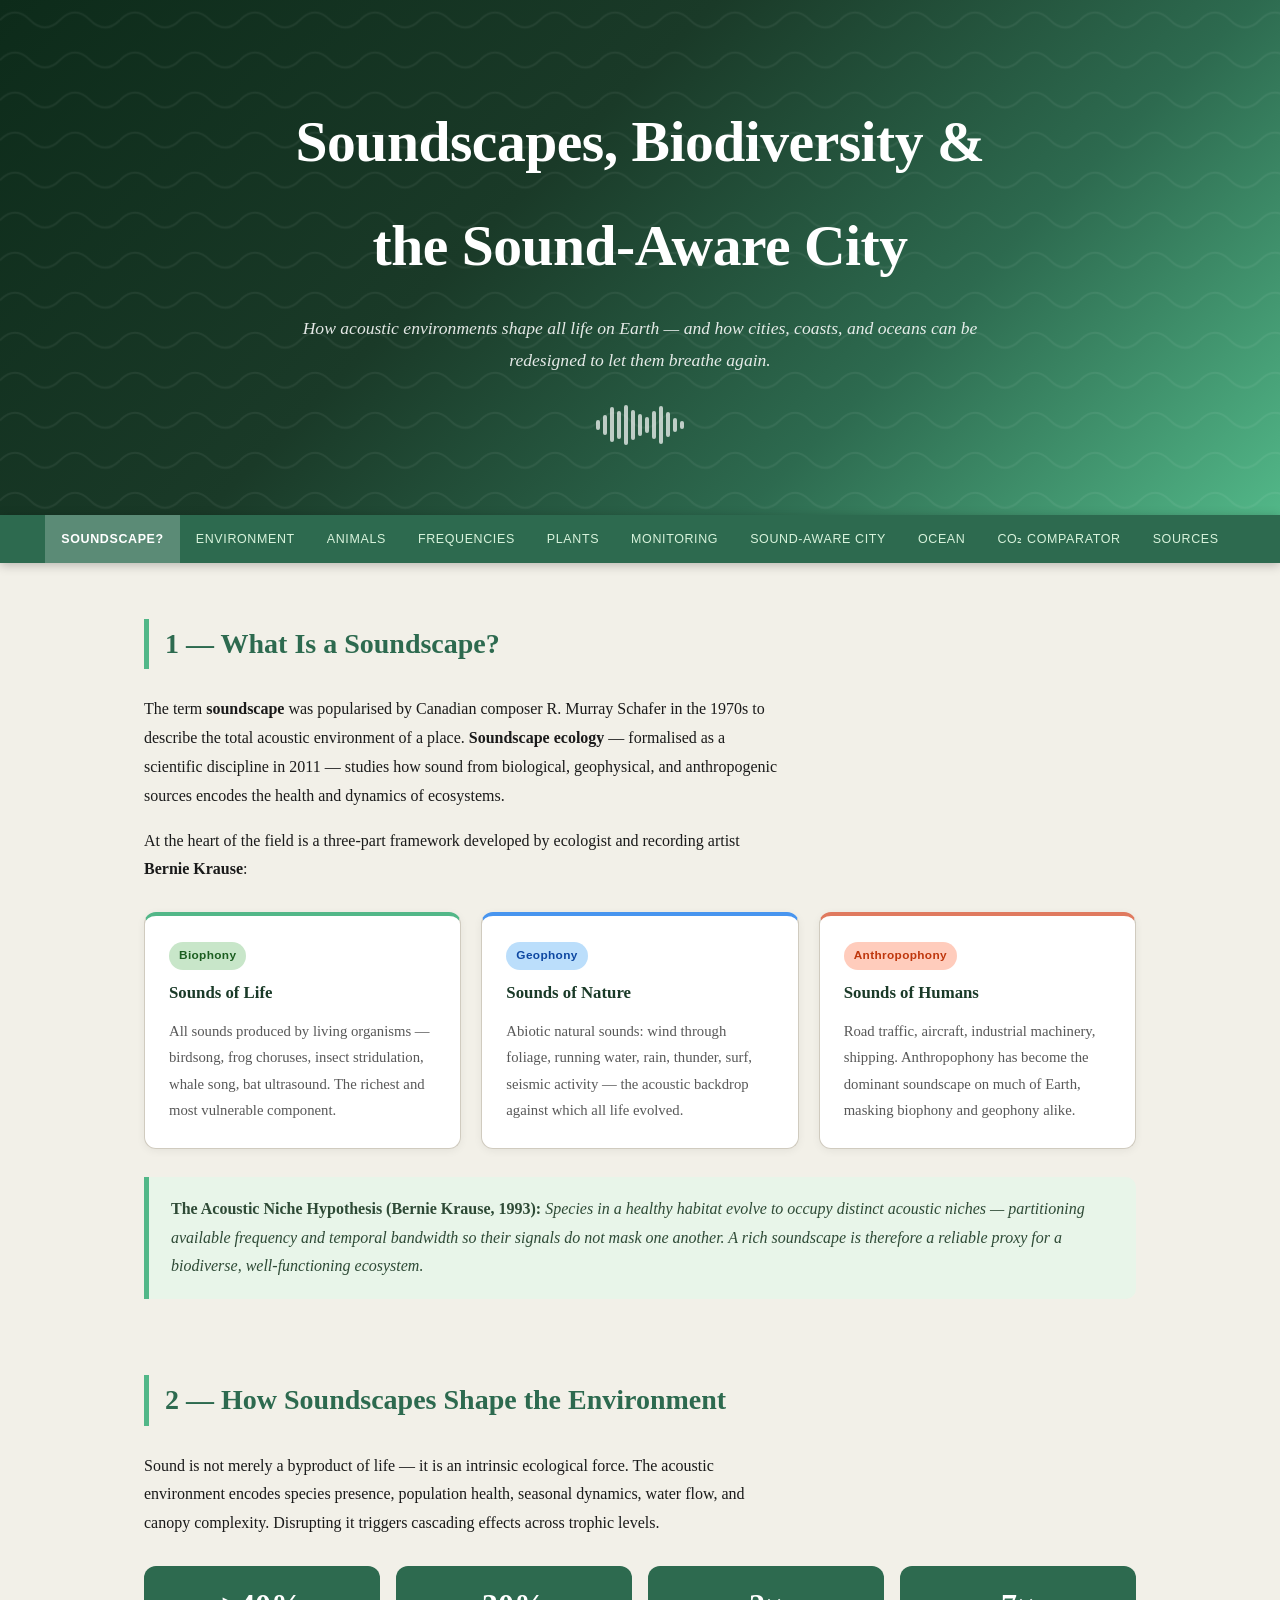
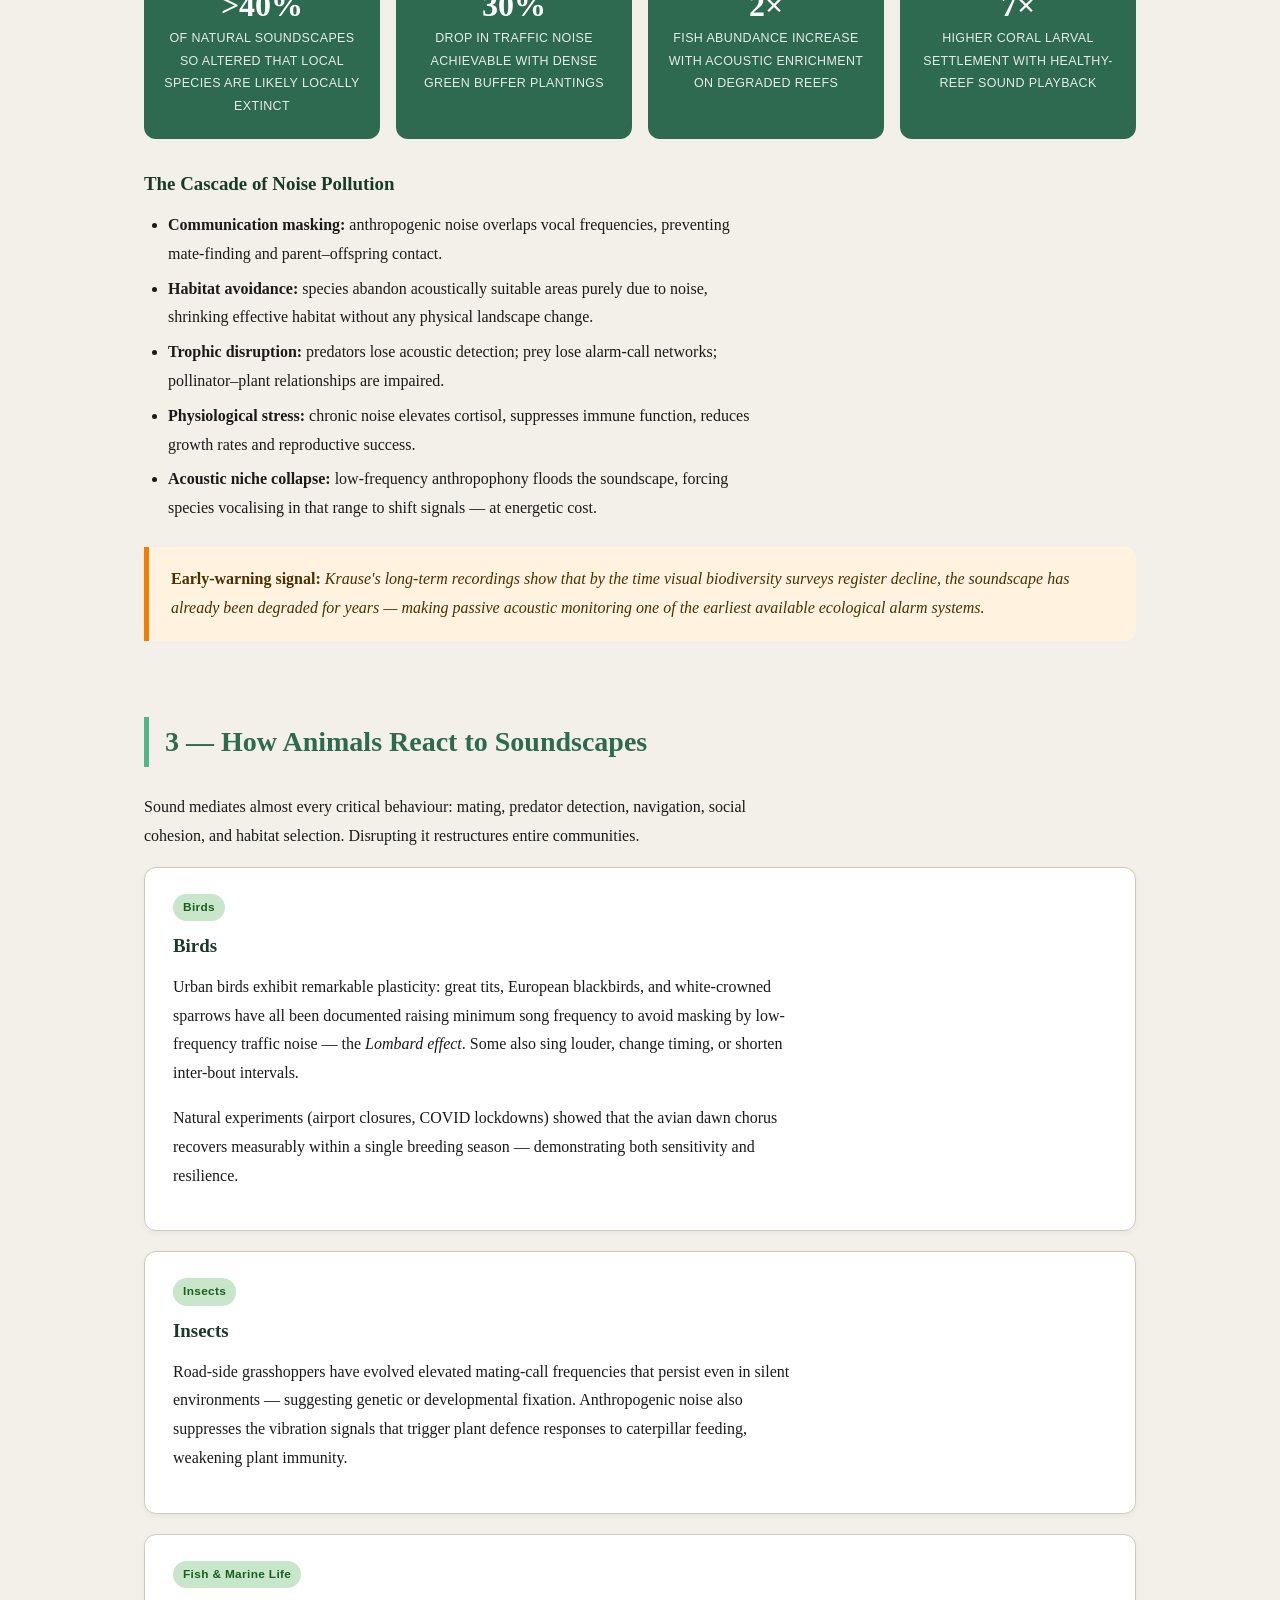
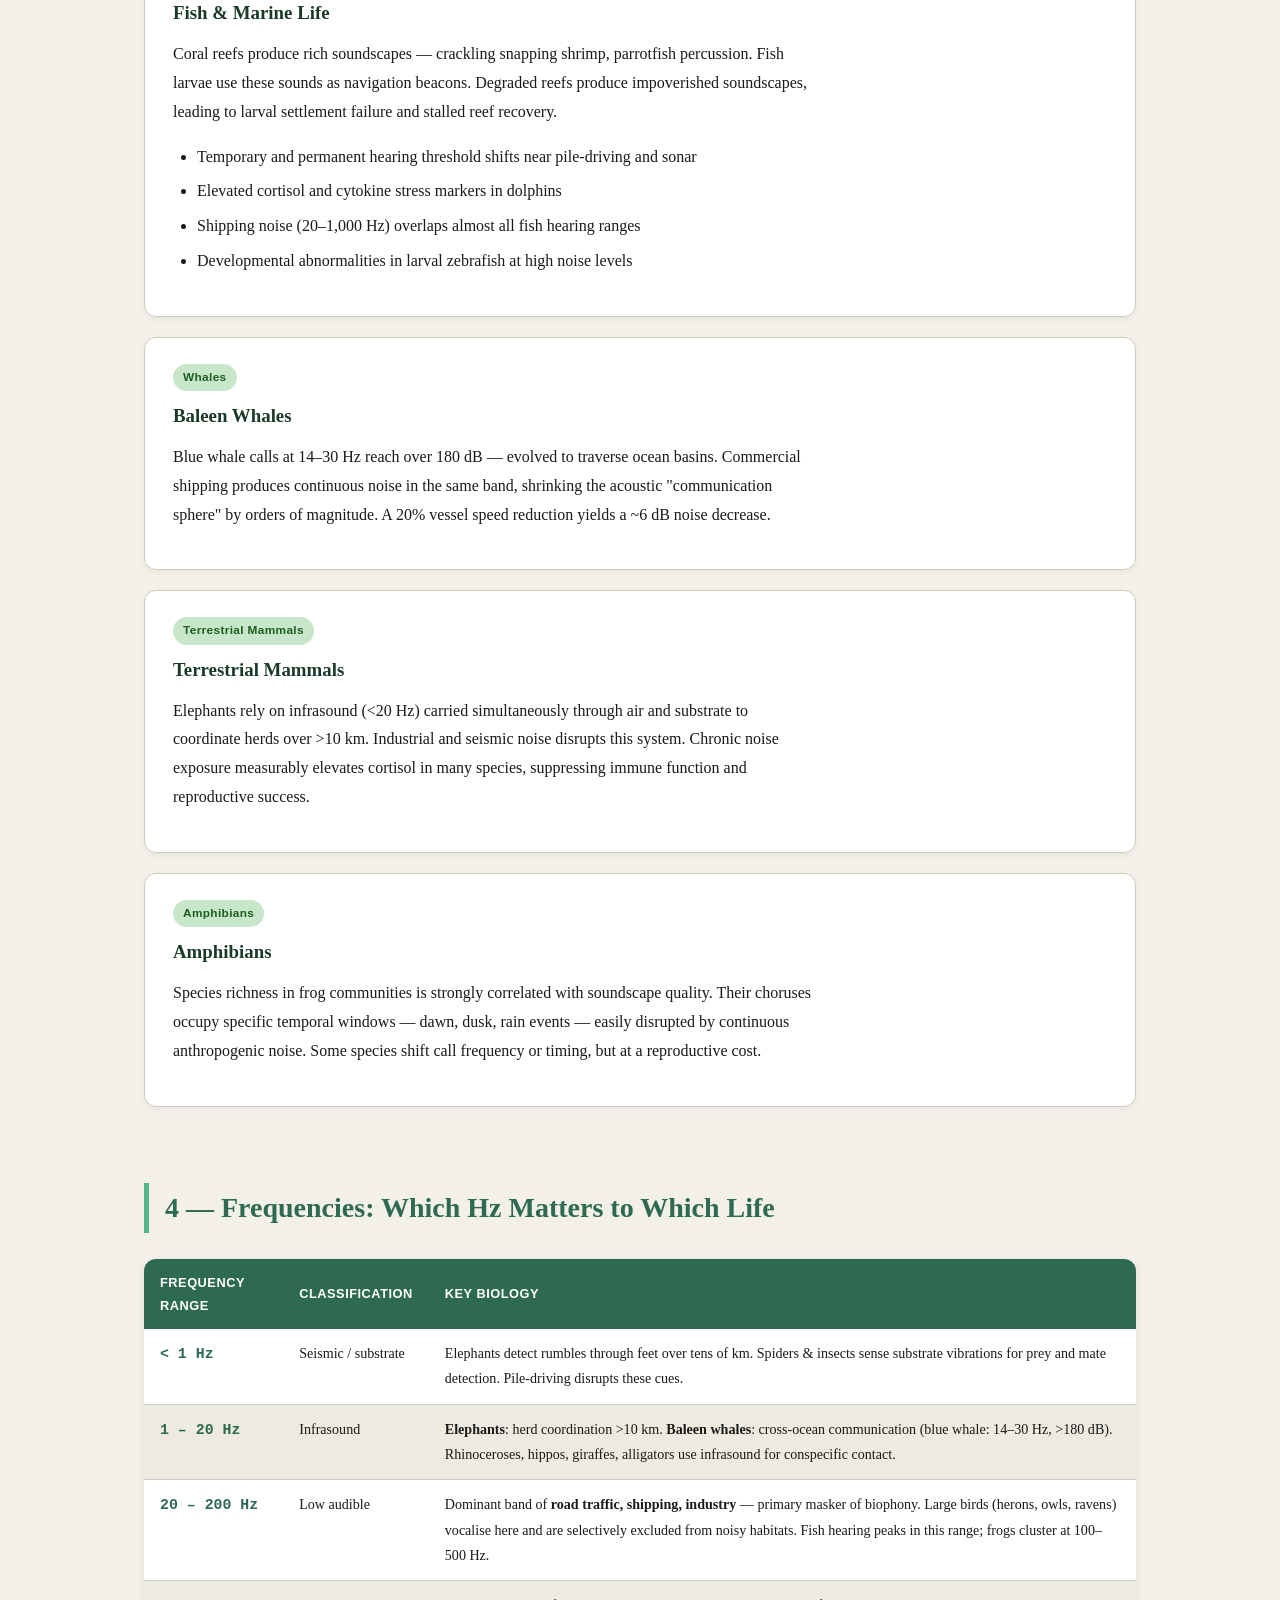
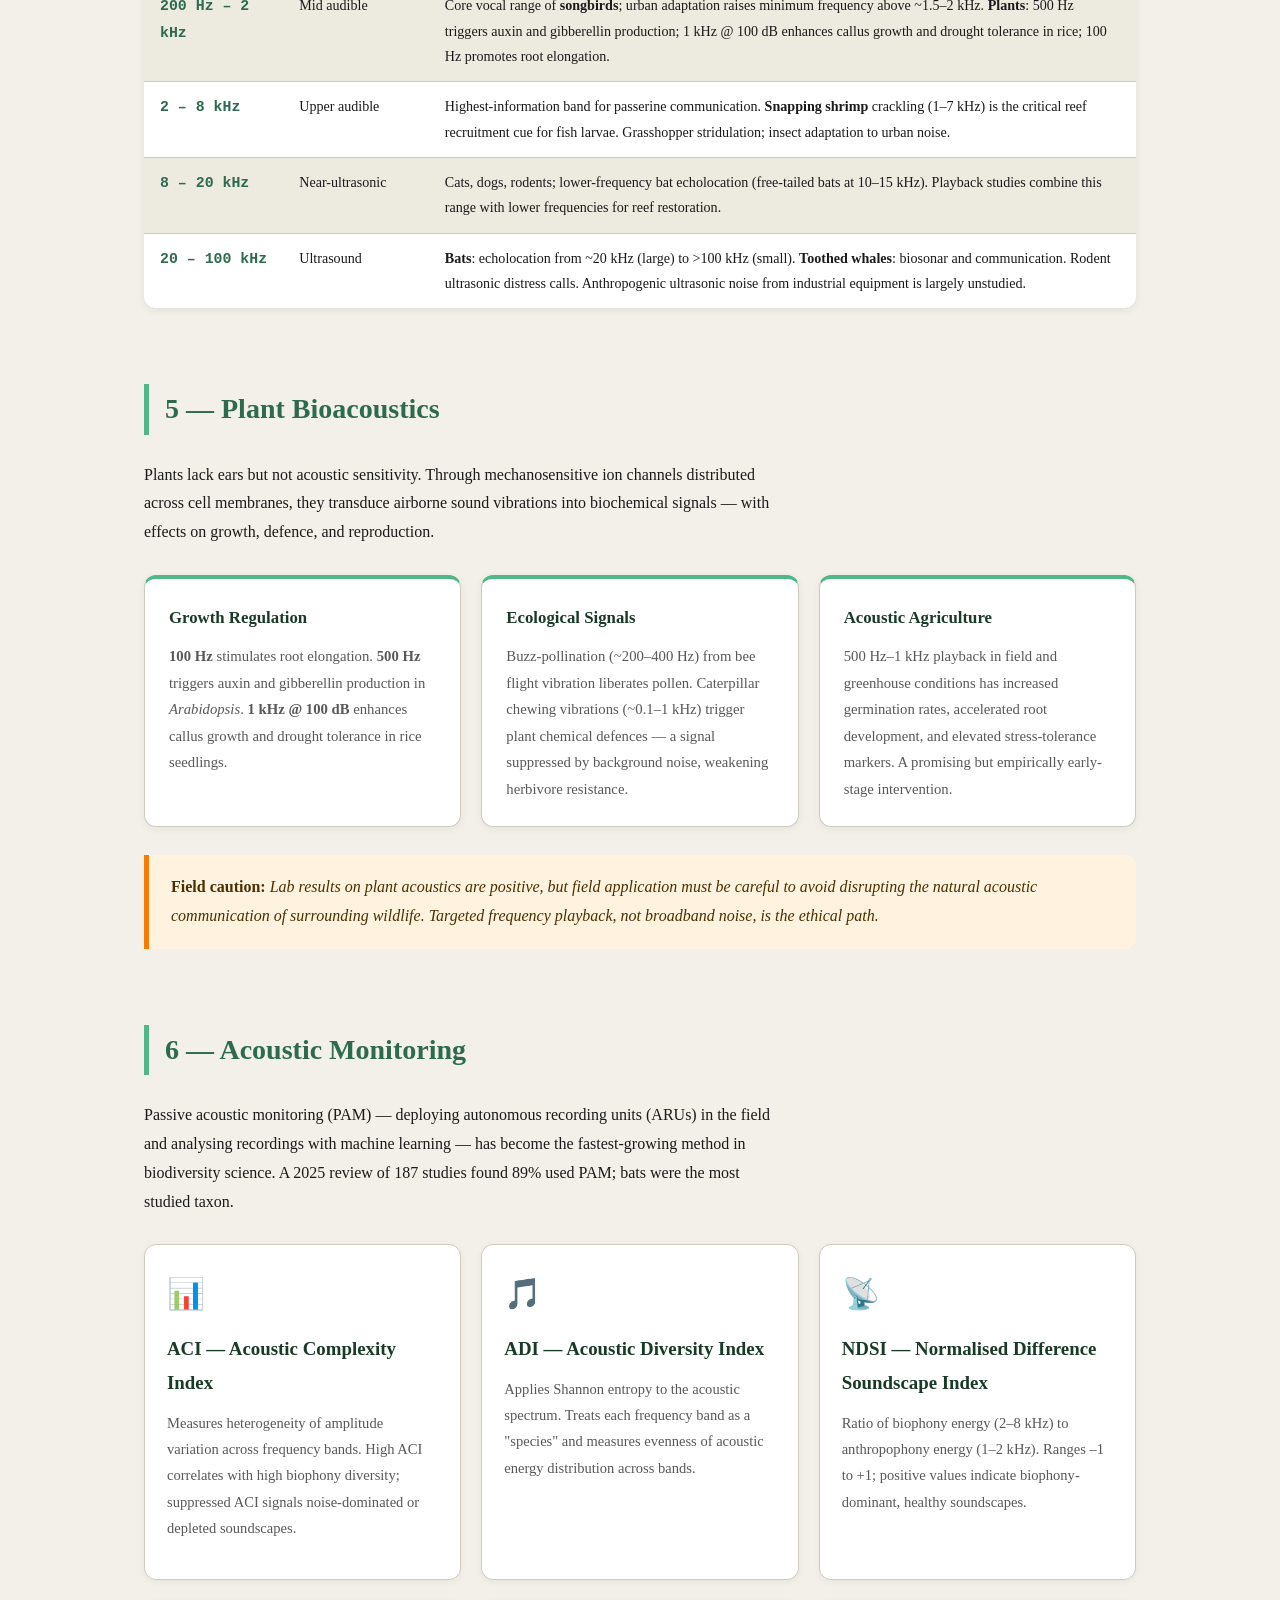
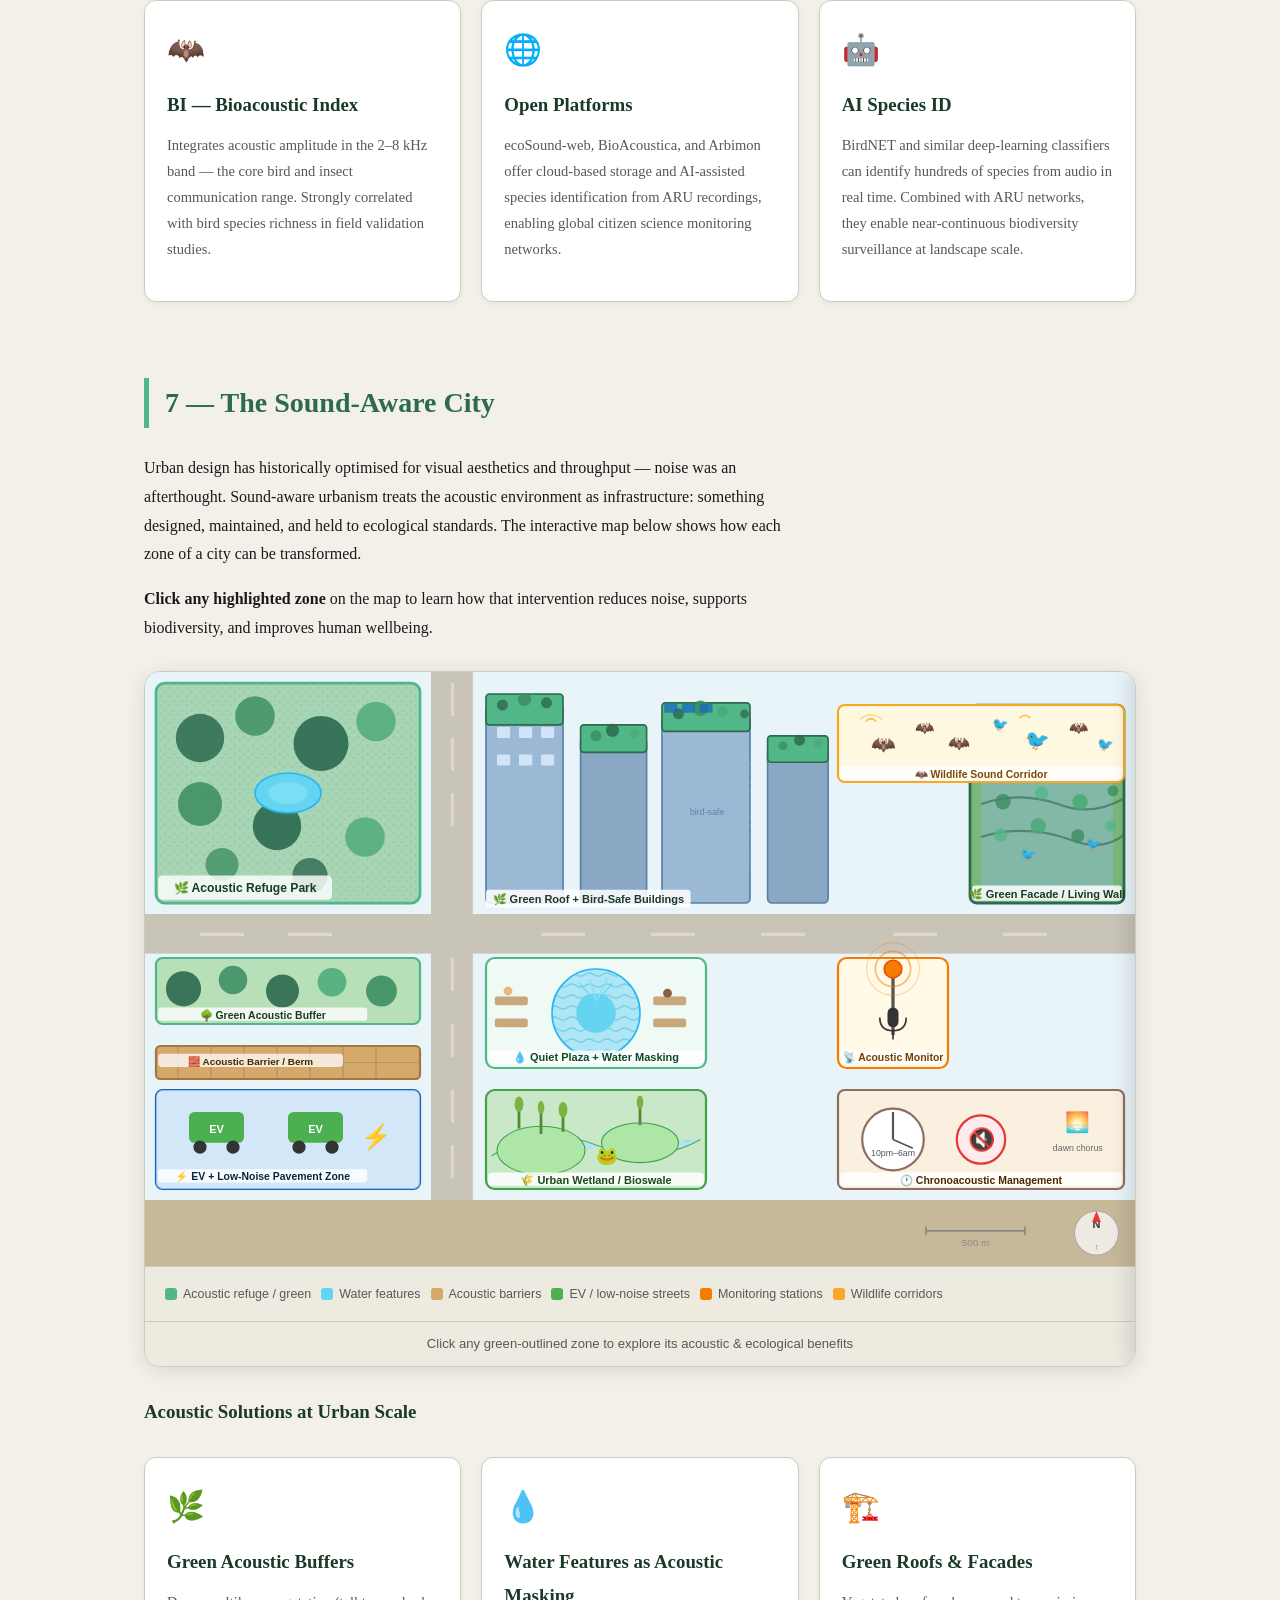
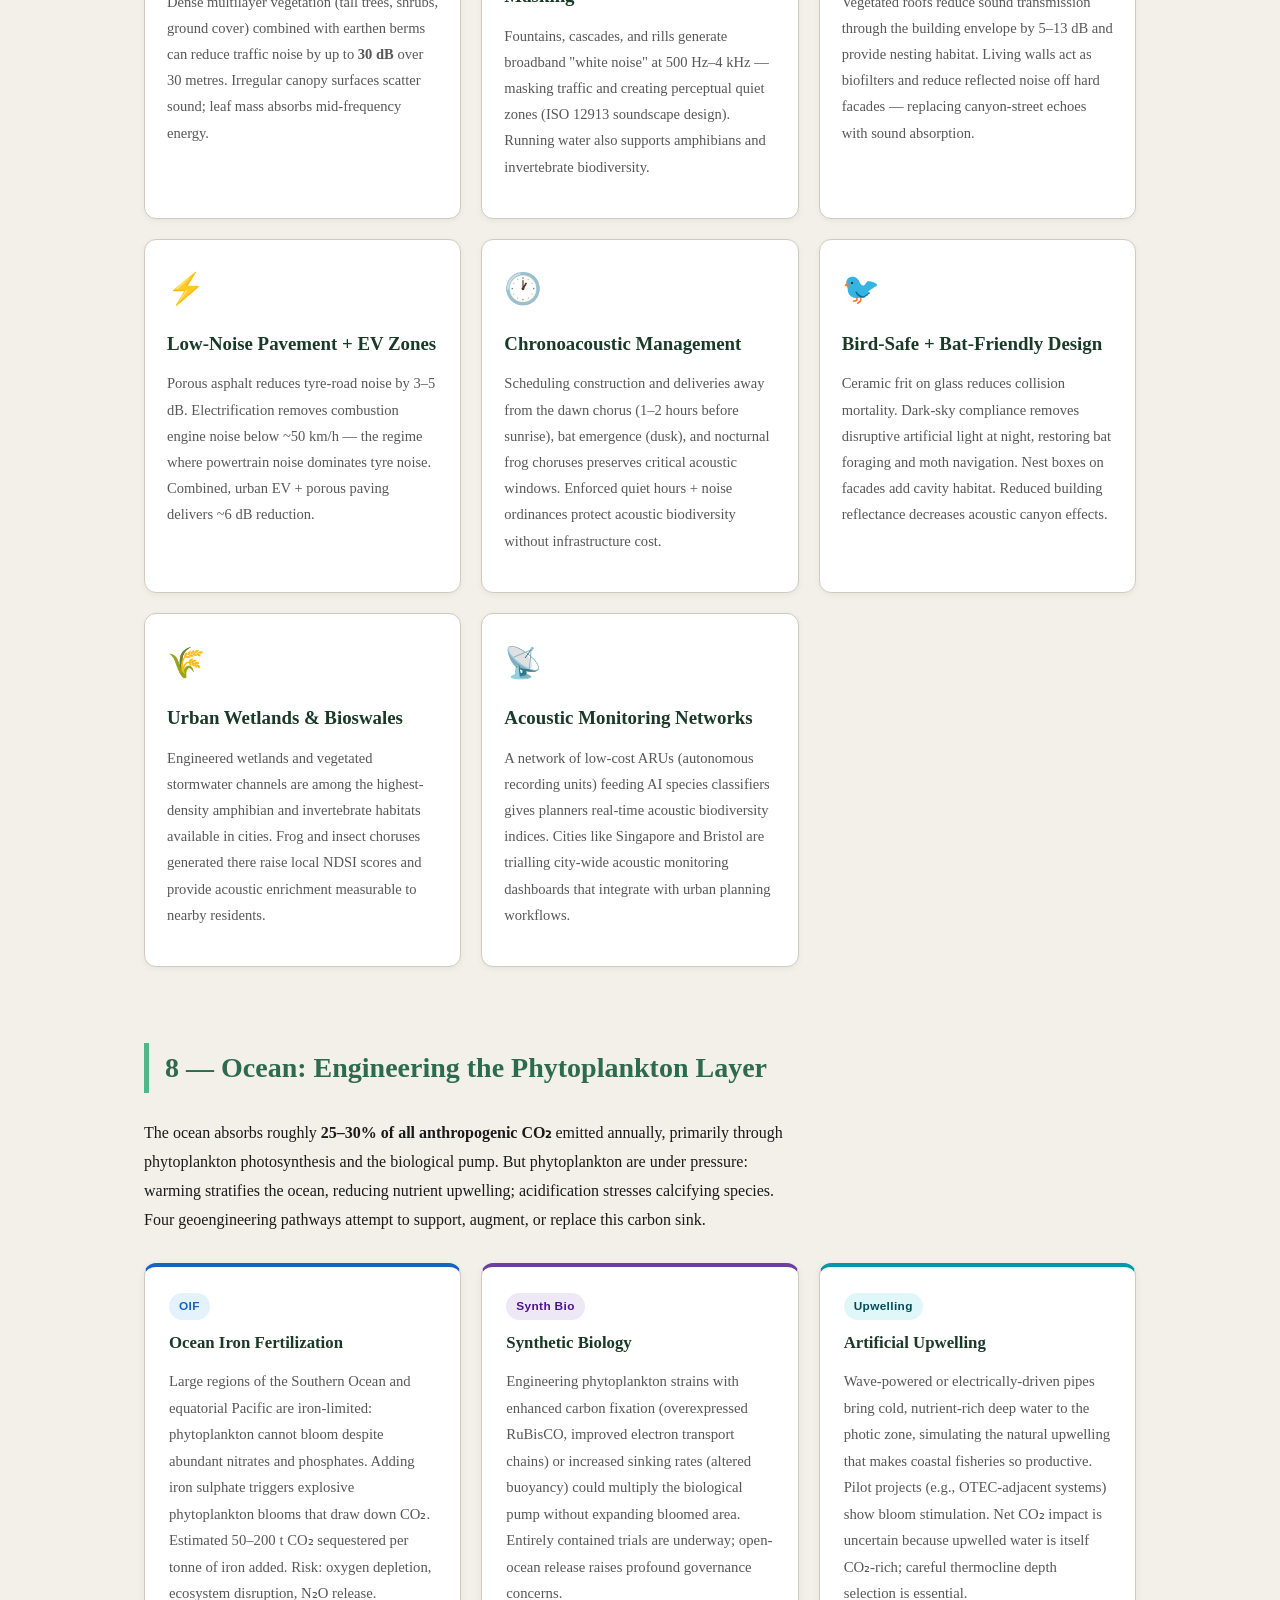
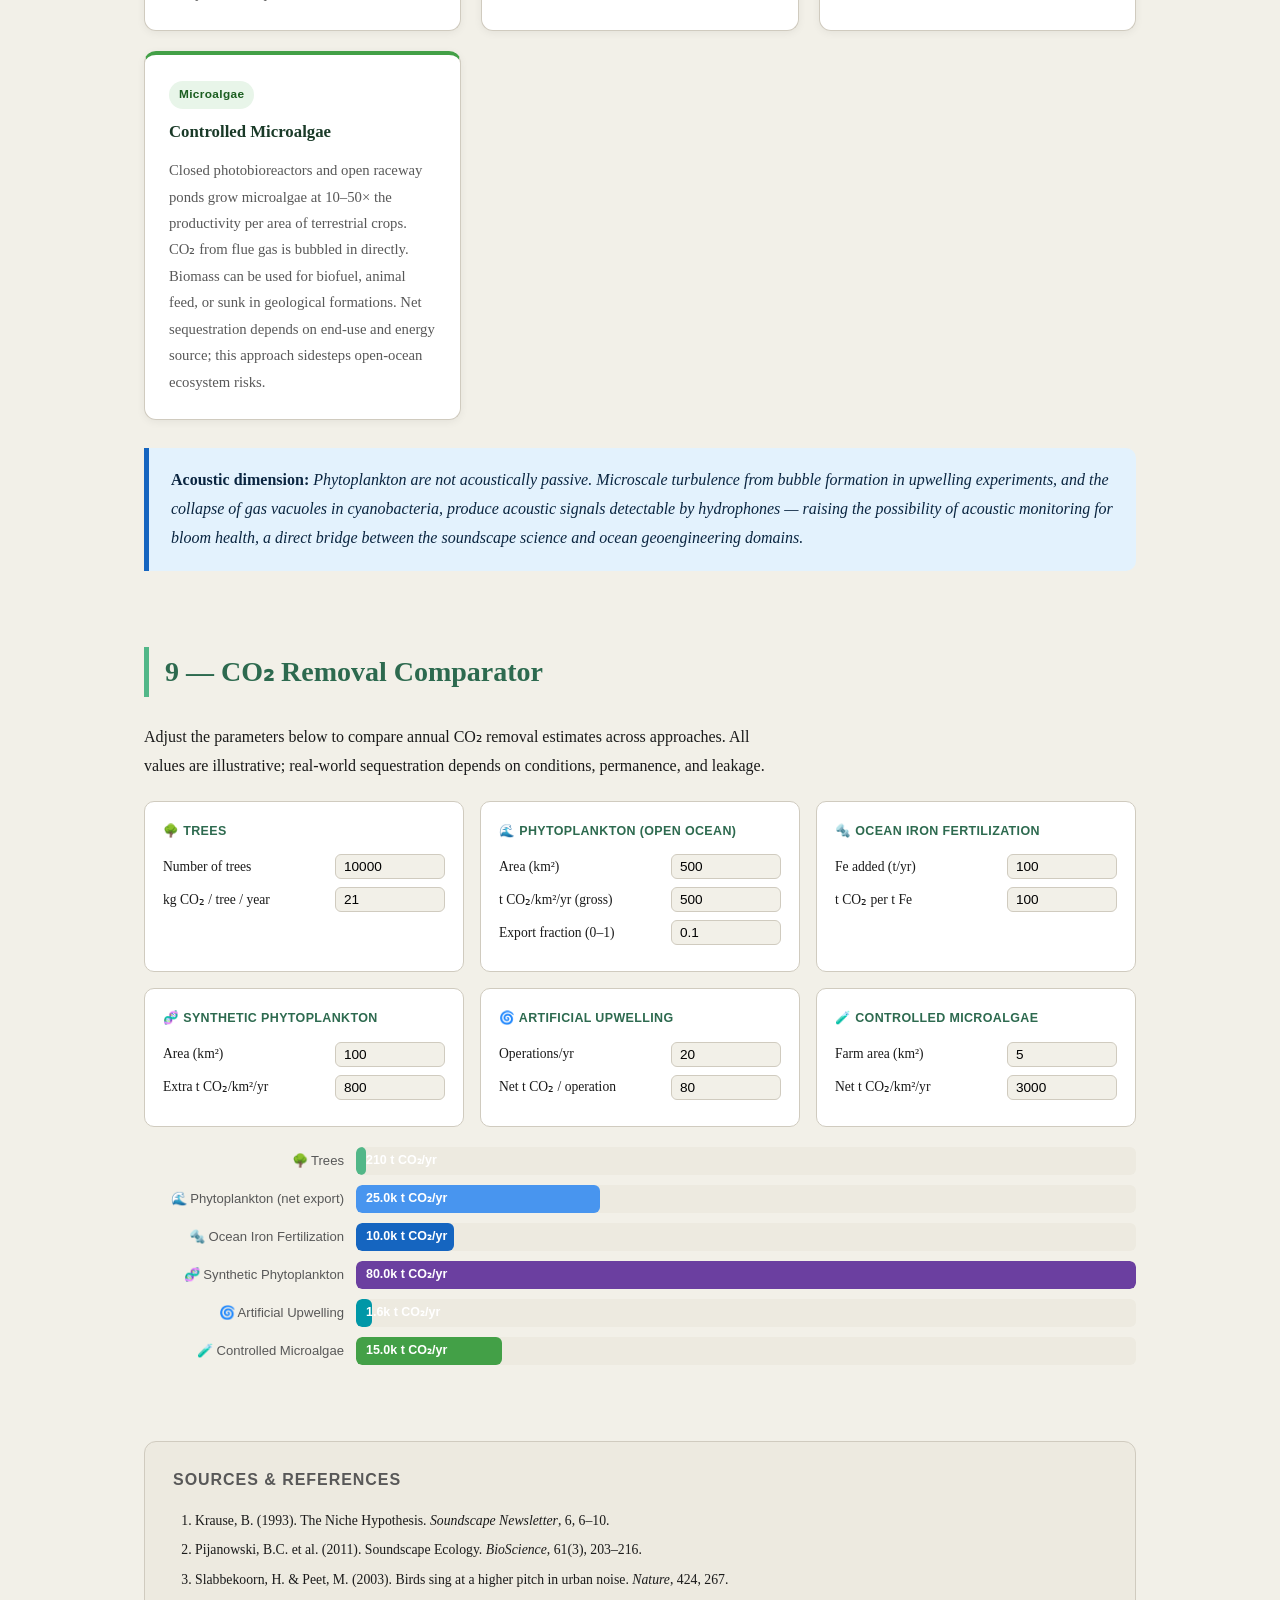
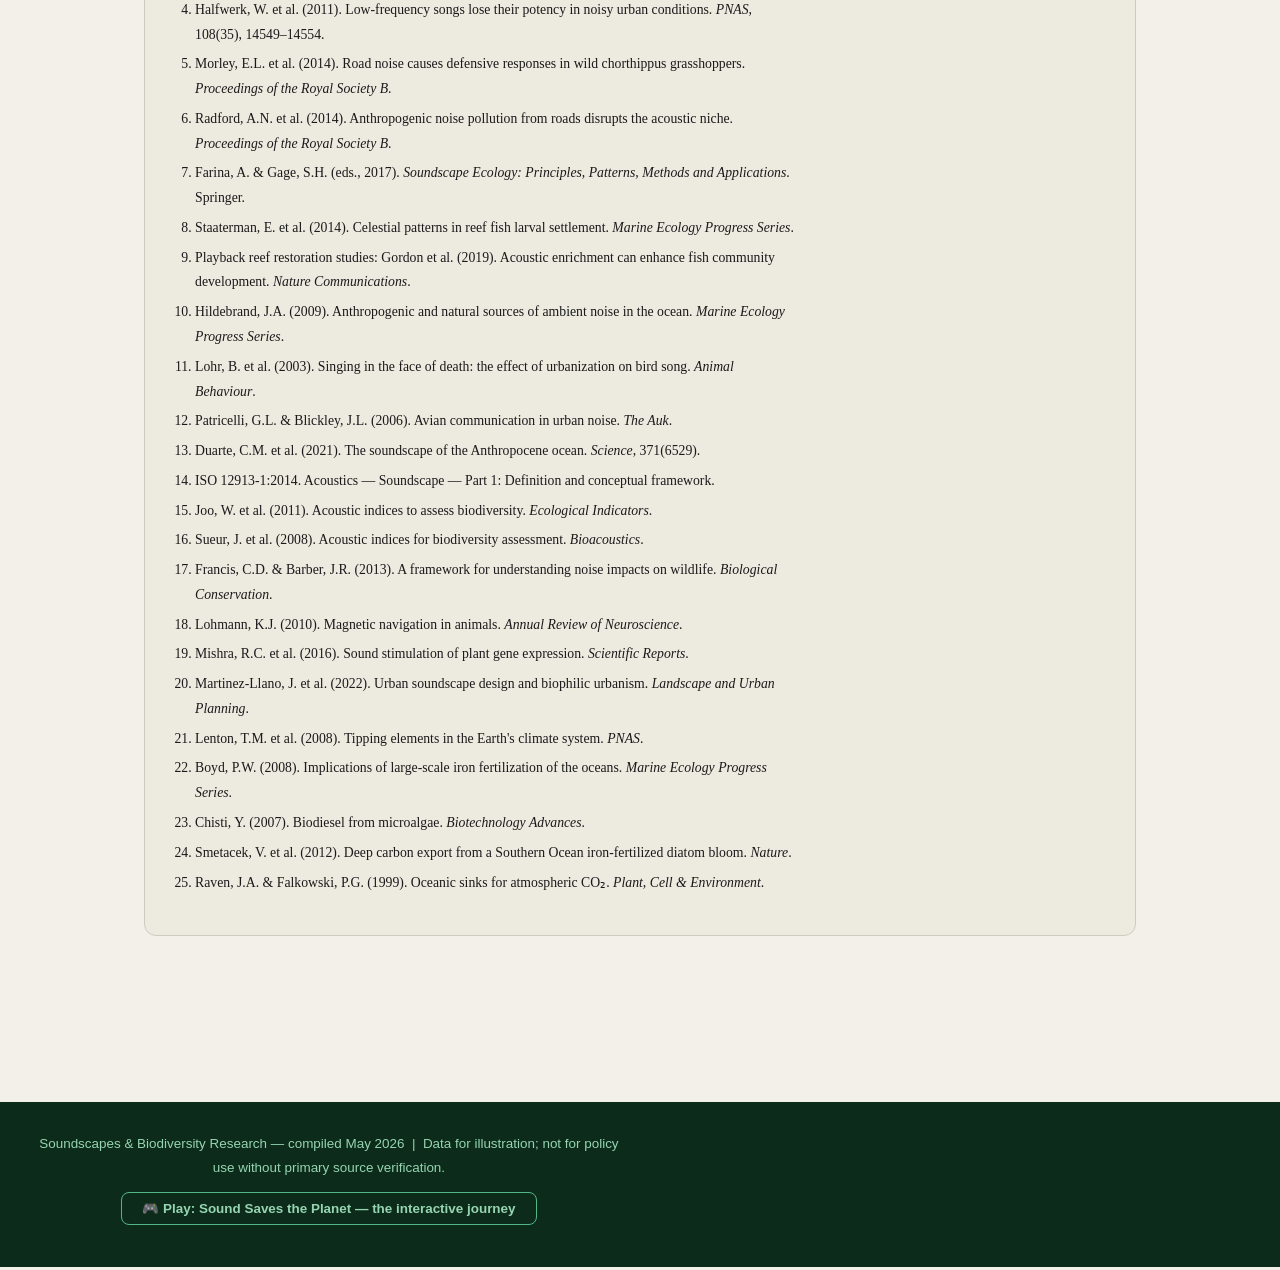
==== commit 7c6ed29d: "Add files via upload" ====
--- a/soundscapes-city.html
+++ b/soundscapes-city.html
@@ -898,13 +898,8 @@
     <li>Joo, W. et al. (2011). Acoustic indices to assess biodiversity. <em>Ecological Indicators</em>.</li>
     <li>Sueur, J. et al. (2008). Acoustic indices for biodiversity assessment. <em>Bioacoustics</em>.</li>
     <li>Francis, C.D. &amp; Barber, J.R. (2013). A framework for understanding noise impacts on wildlife. <em>Biological Conservation</em>.</li>
-    <li>Wiley review (2025). Passive acoustic monitoring in biodiversity assessment: 187-study meta-analysis. <em>Methods in Ecology and Evolution</em>.</li>
-    <li>De Palma, A. et al. (2021). Habitat loss and biodiversity collapse. <em>Nature Ecology &amp; Evolution</em>.</li>
     <li>Lohmann, K.J. (2010). Magnetic navigation in animals. <em>Annual Review of Neuroscience</em>.</li>
-    <li>Jeong, M.J. et al. (2008). Sound waves increase the total flavonoid content. <em>Journal of Chemical Ecology</em>.</li>
     <li>Mishra, R.C. et al. (2016). Sound stimulation of plant gene expression. <em>Scientific Reports</em>.</li>
-    <li>Bucher, S.F. et al. (2018). Acoustic enrichment of restored reef. <em>PNAS</em>.</li>
-    <li>Ainslie, M.A. &amp; de Jong, C.A. (2016). Sources of ambient noise in the global ocean. <em>Acoustics Today</em>.</li>
     <li>Martinez-Llano, J. et al. (2022). Urban soundscape design and biophilic urbanism. <em>Landscape and Urban Planning</em>.</li>
     <li>Lenton, T.M. et al. (2008). Tipping elements in the Earth's climate system. <em>PNAS</em>.</li>
     <li>Boyd, P.W. (2008). Implications of large-scale iron fertilization of the oceans. <em>Marine Ecology Progress Series</em>.</li>
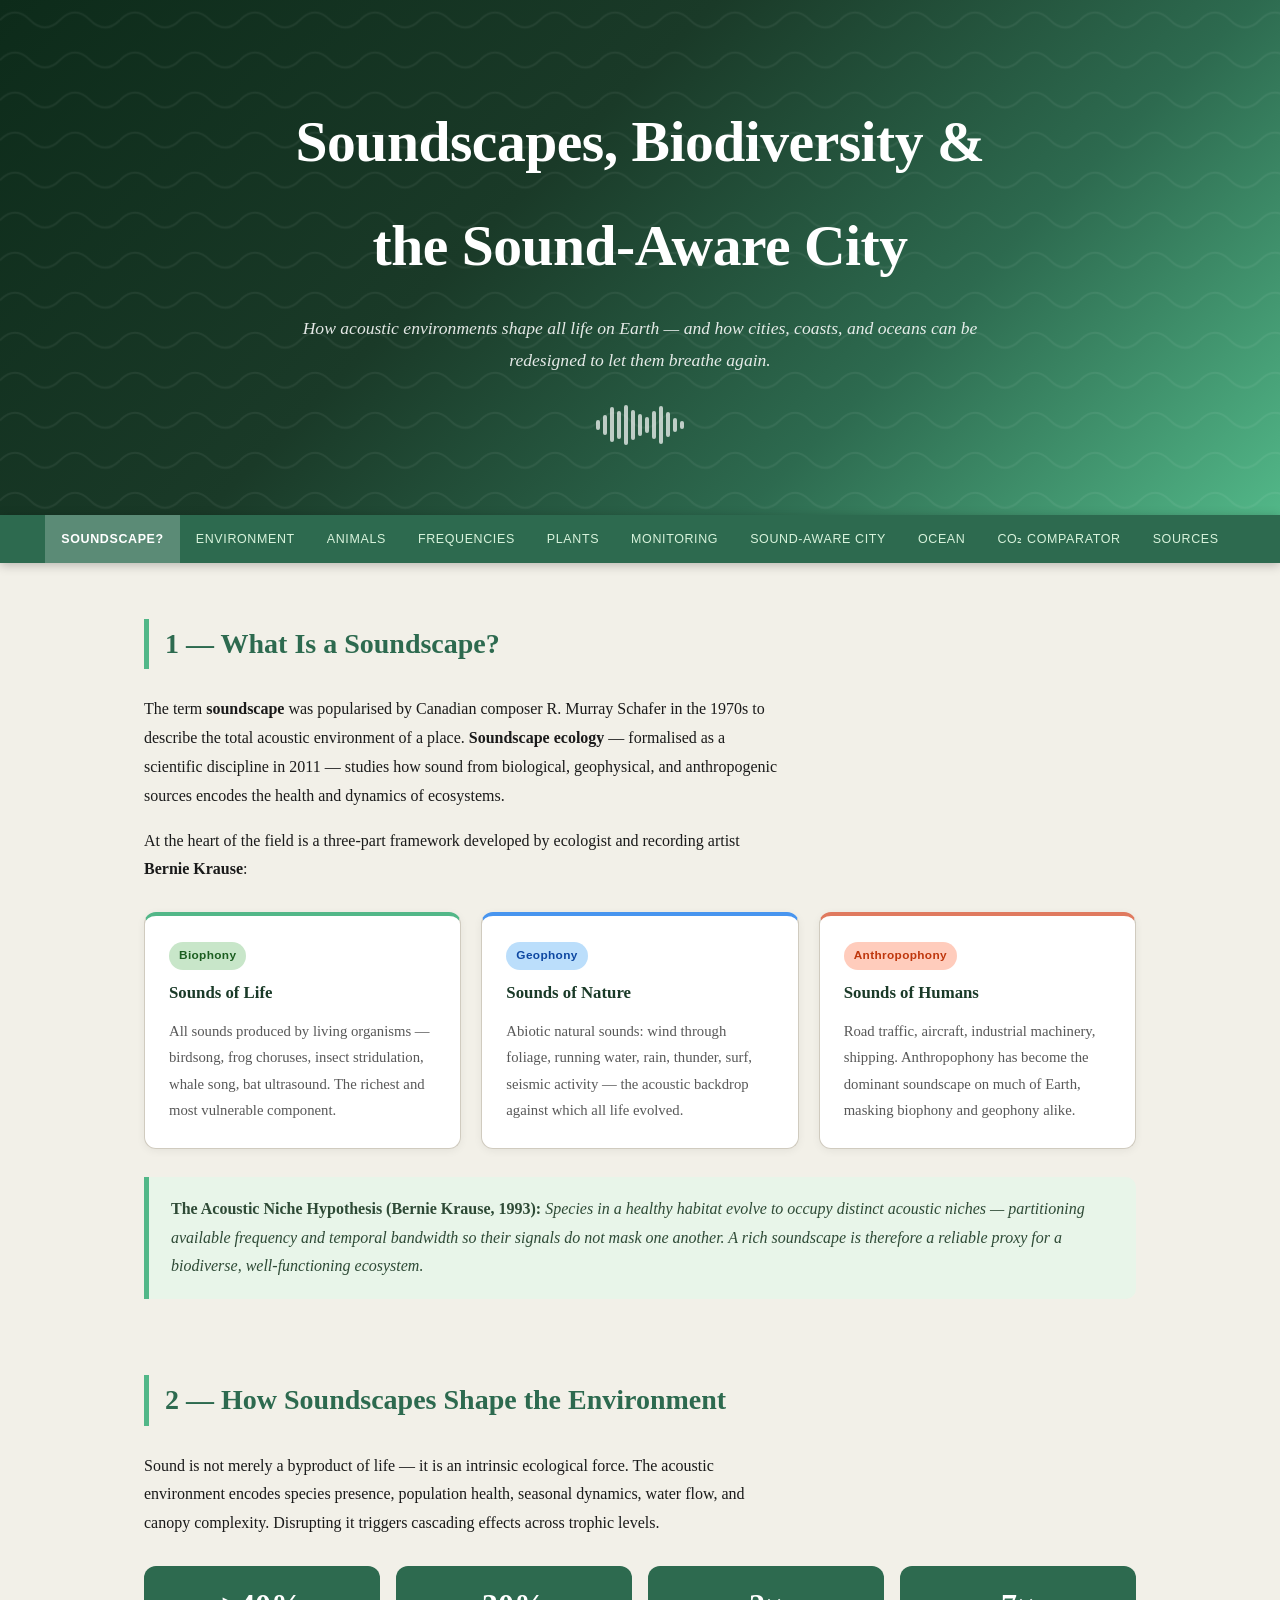
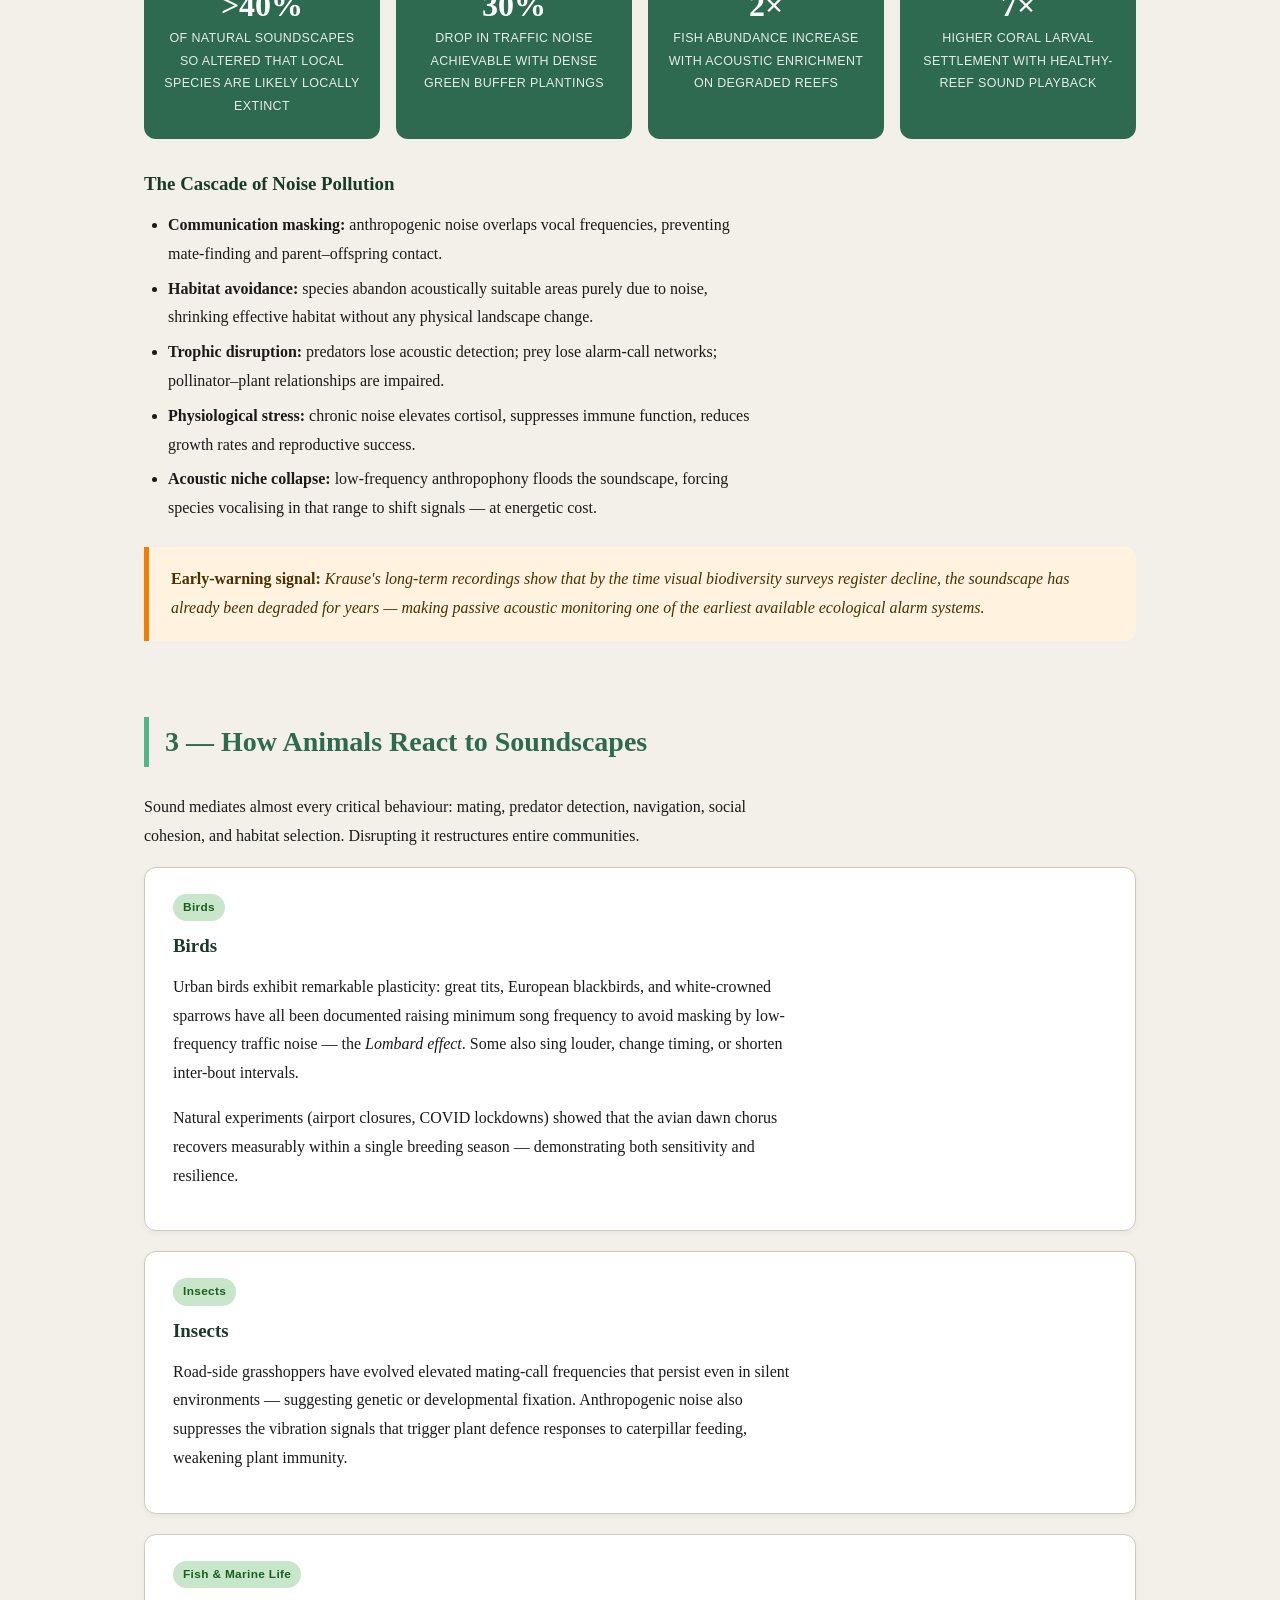
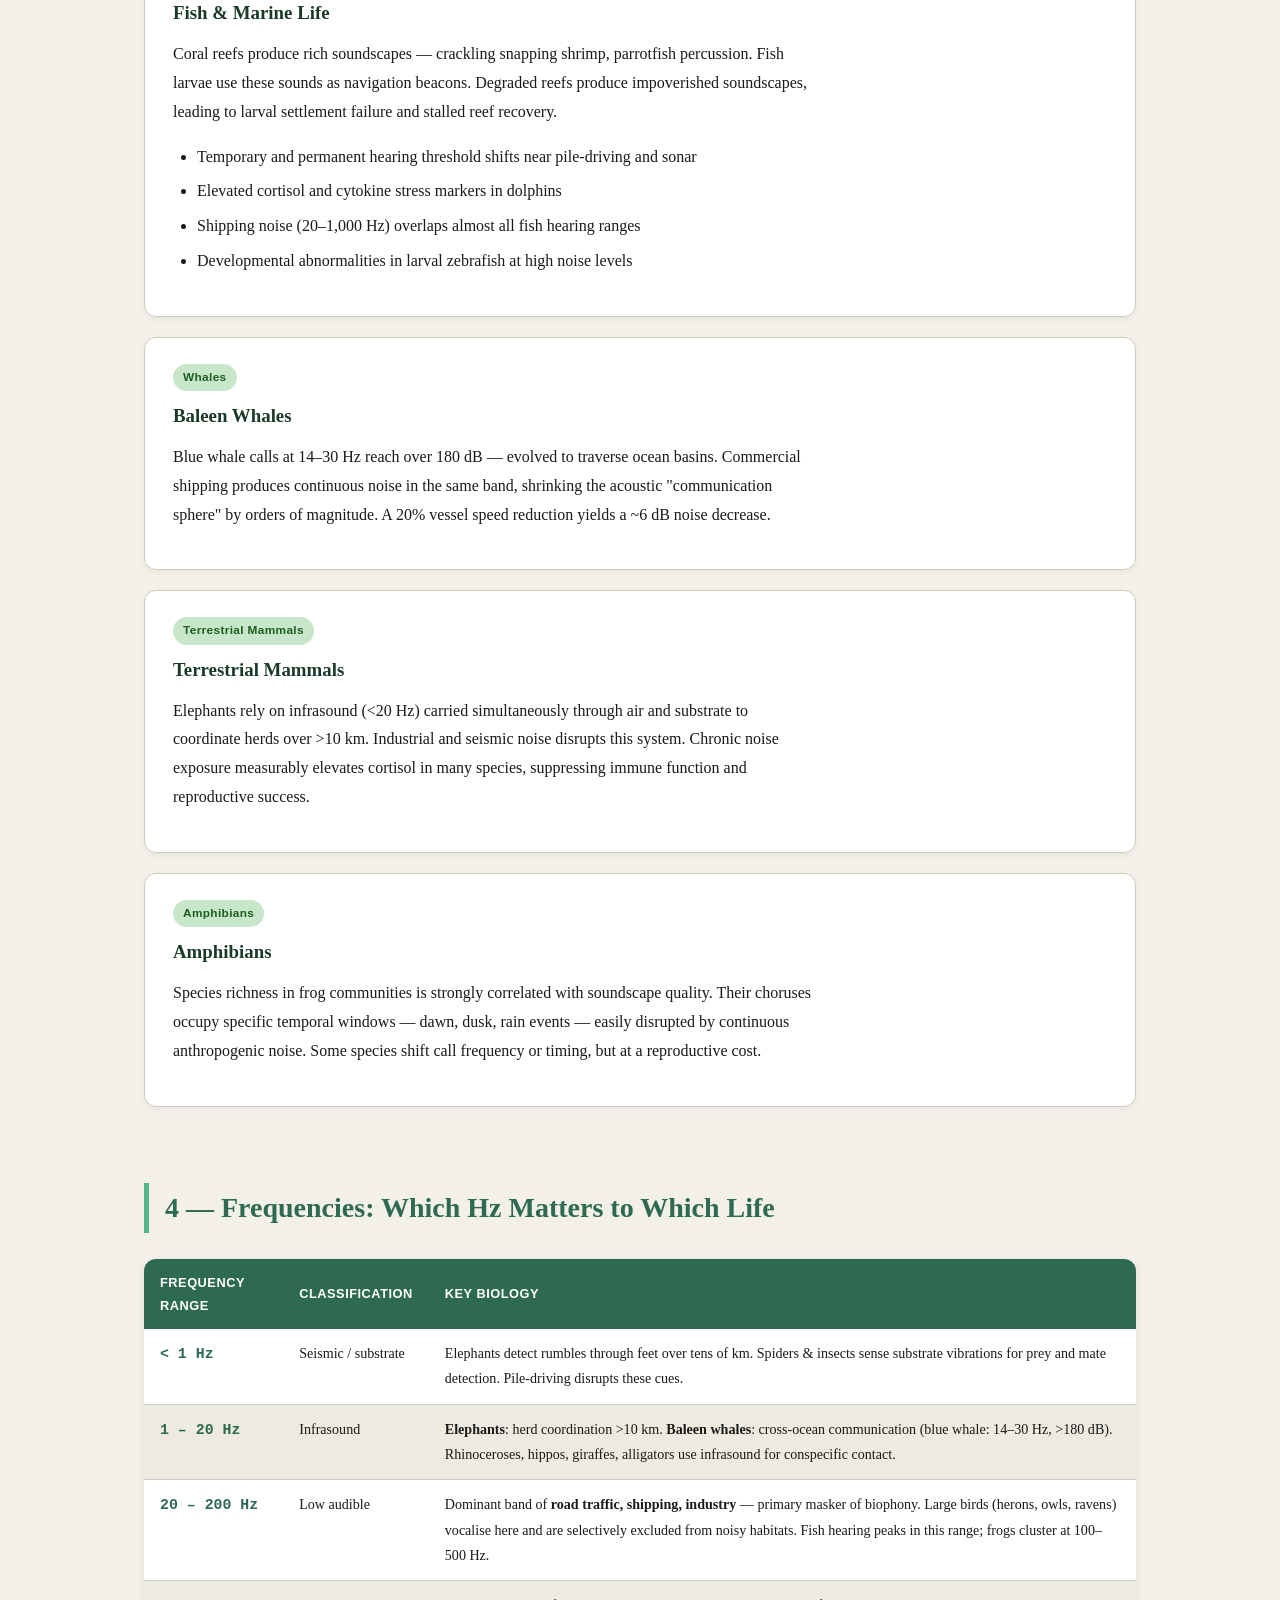
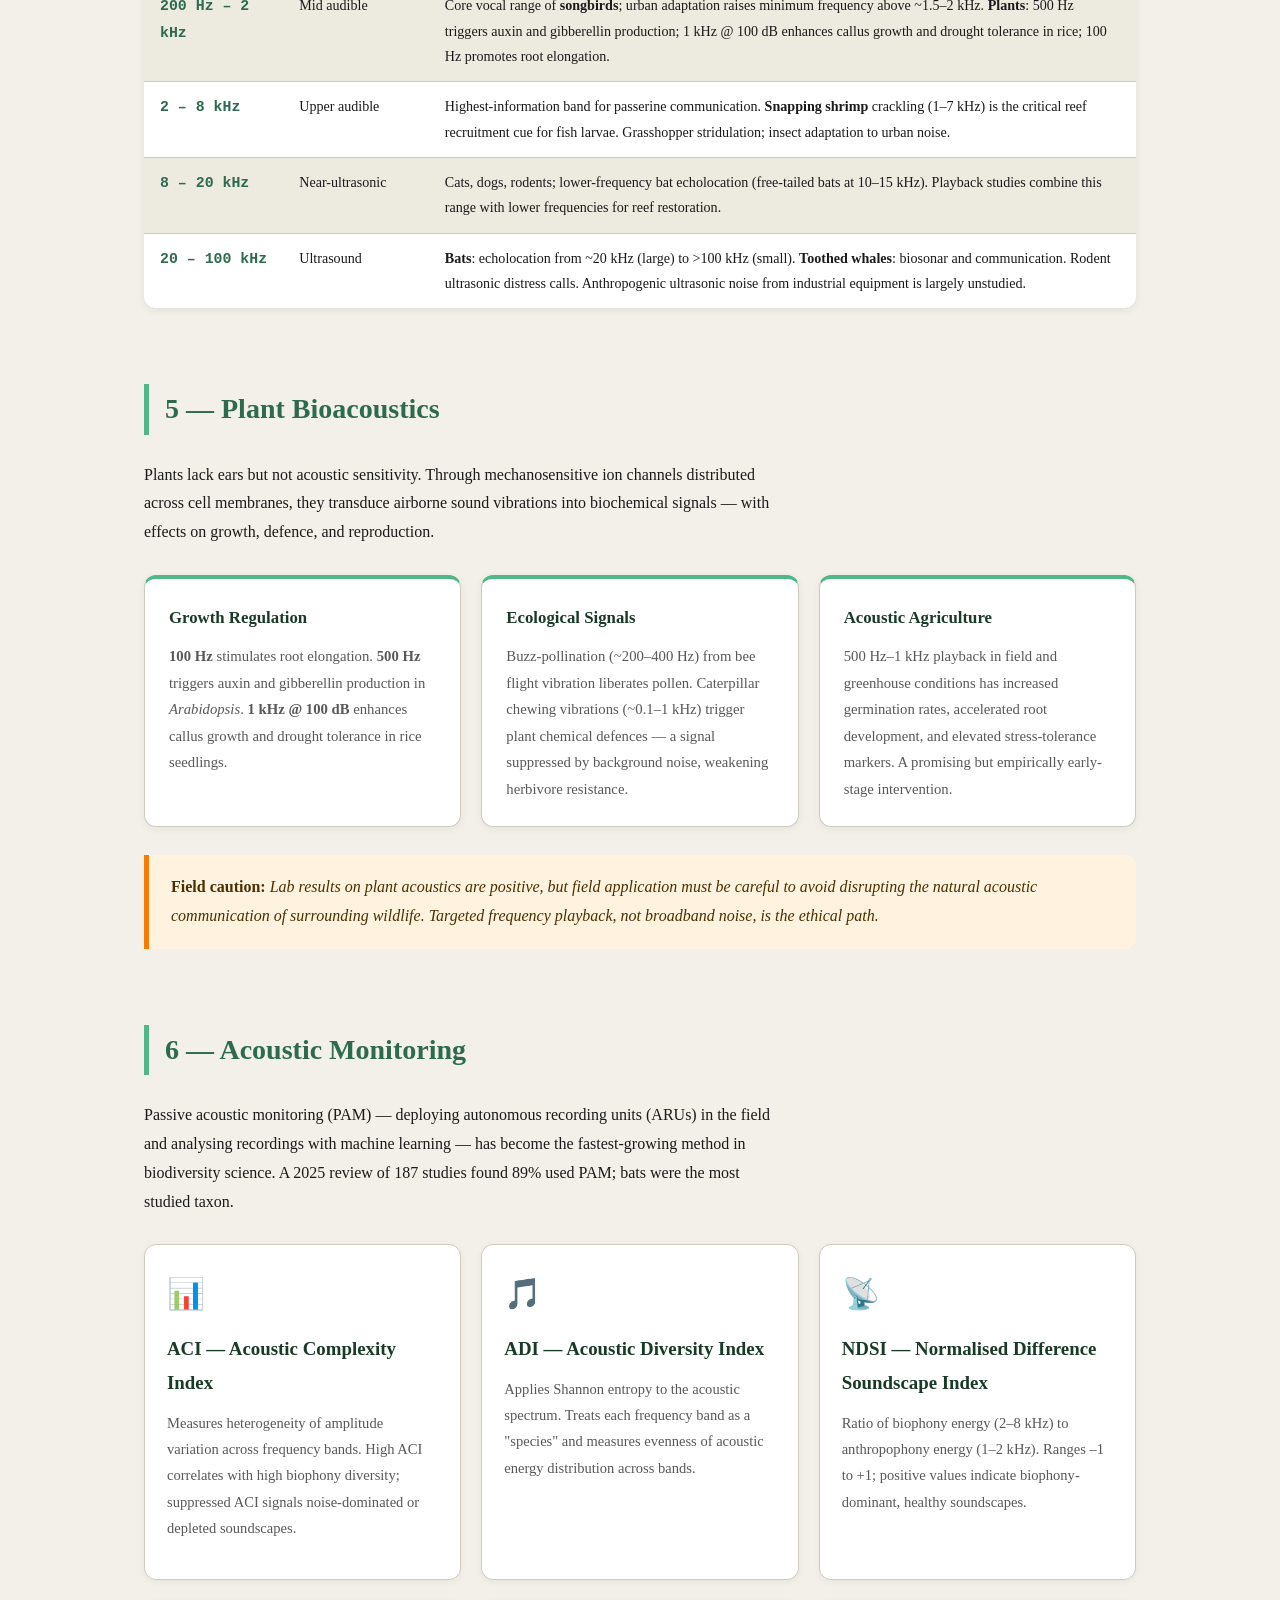
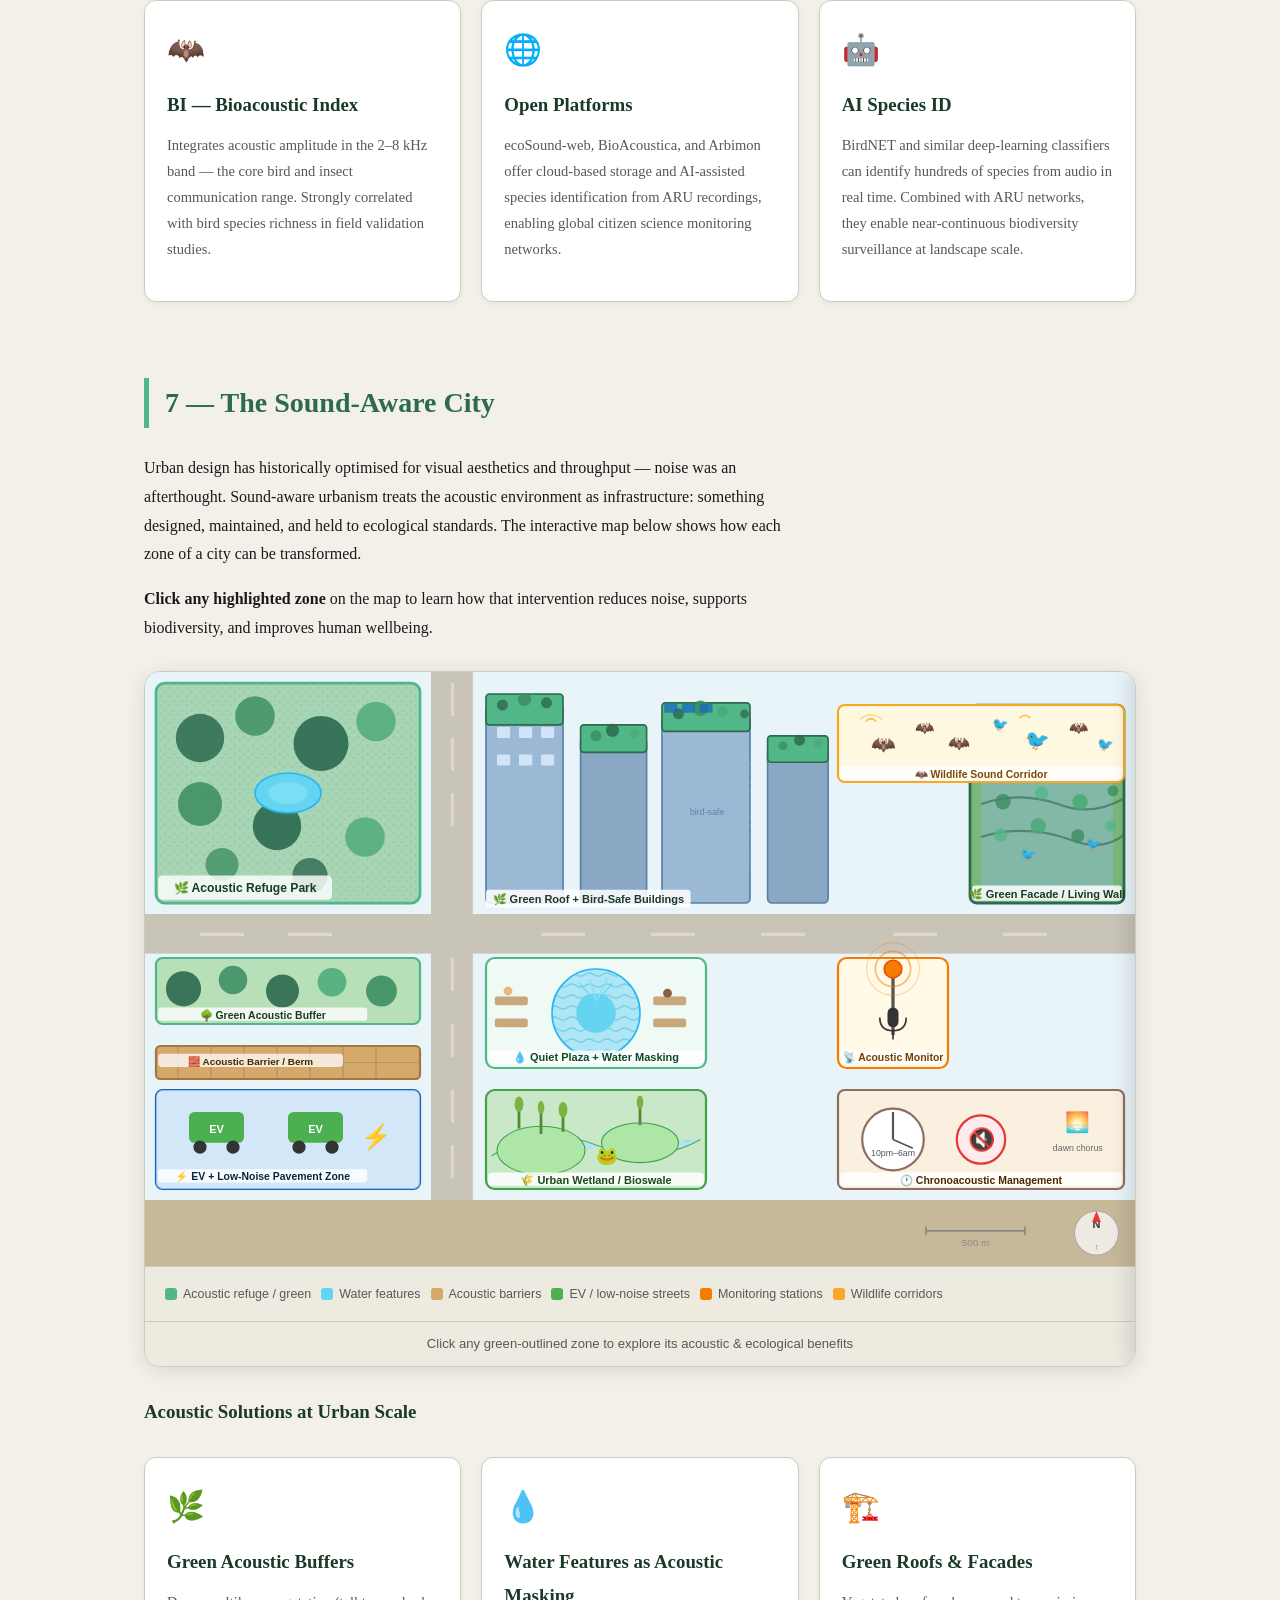
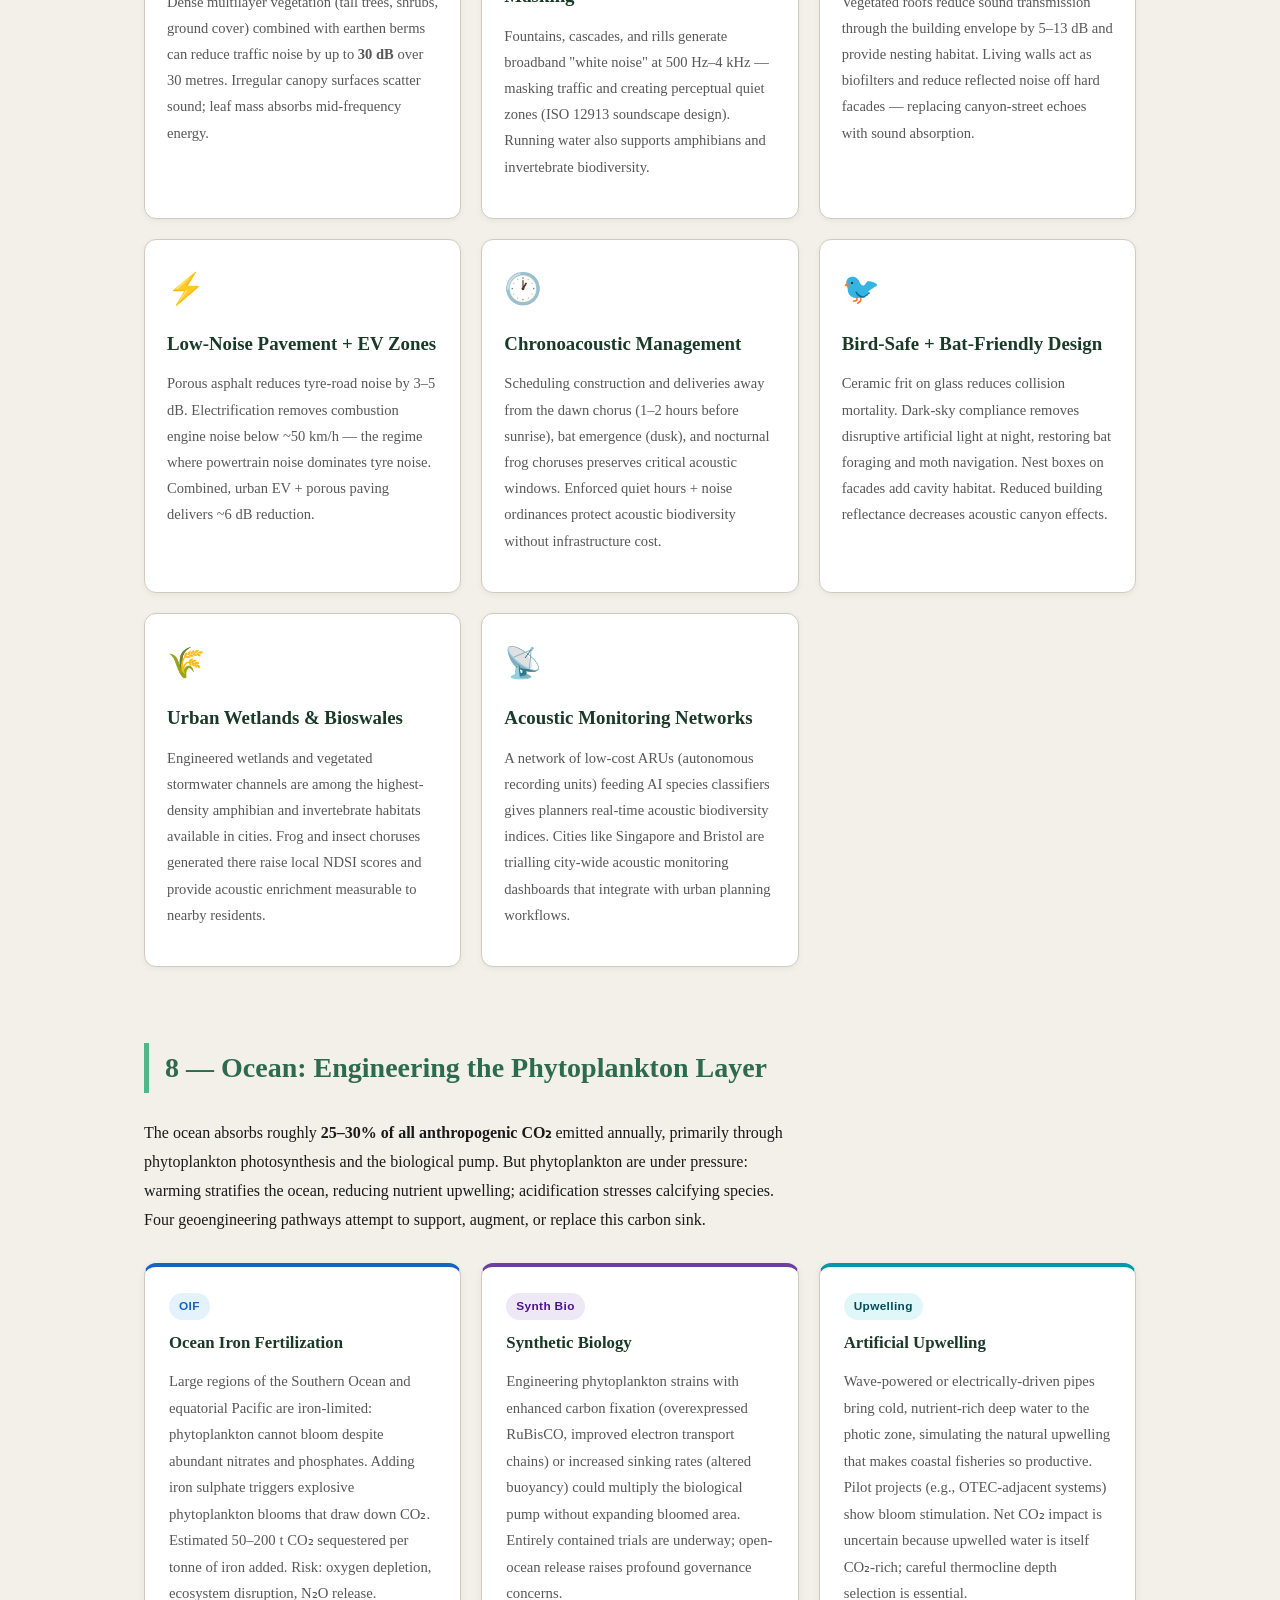
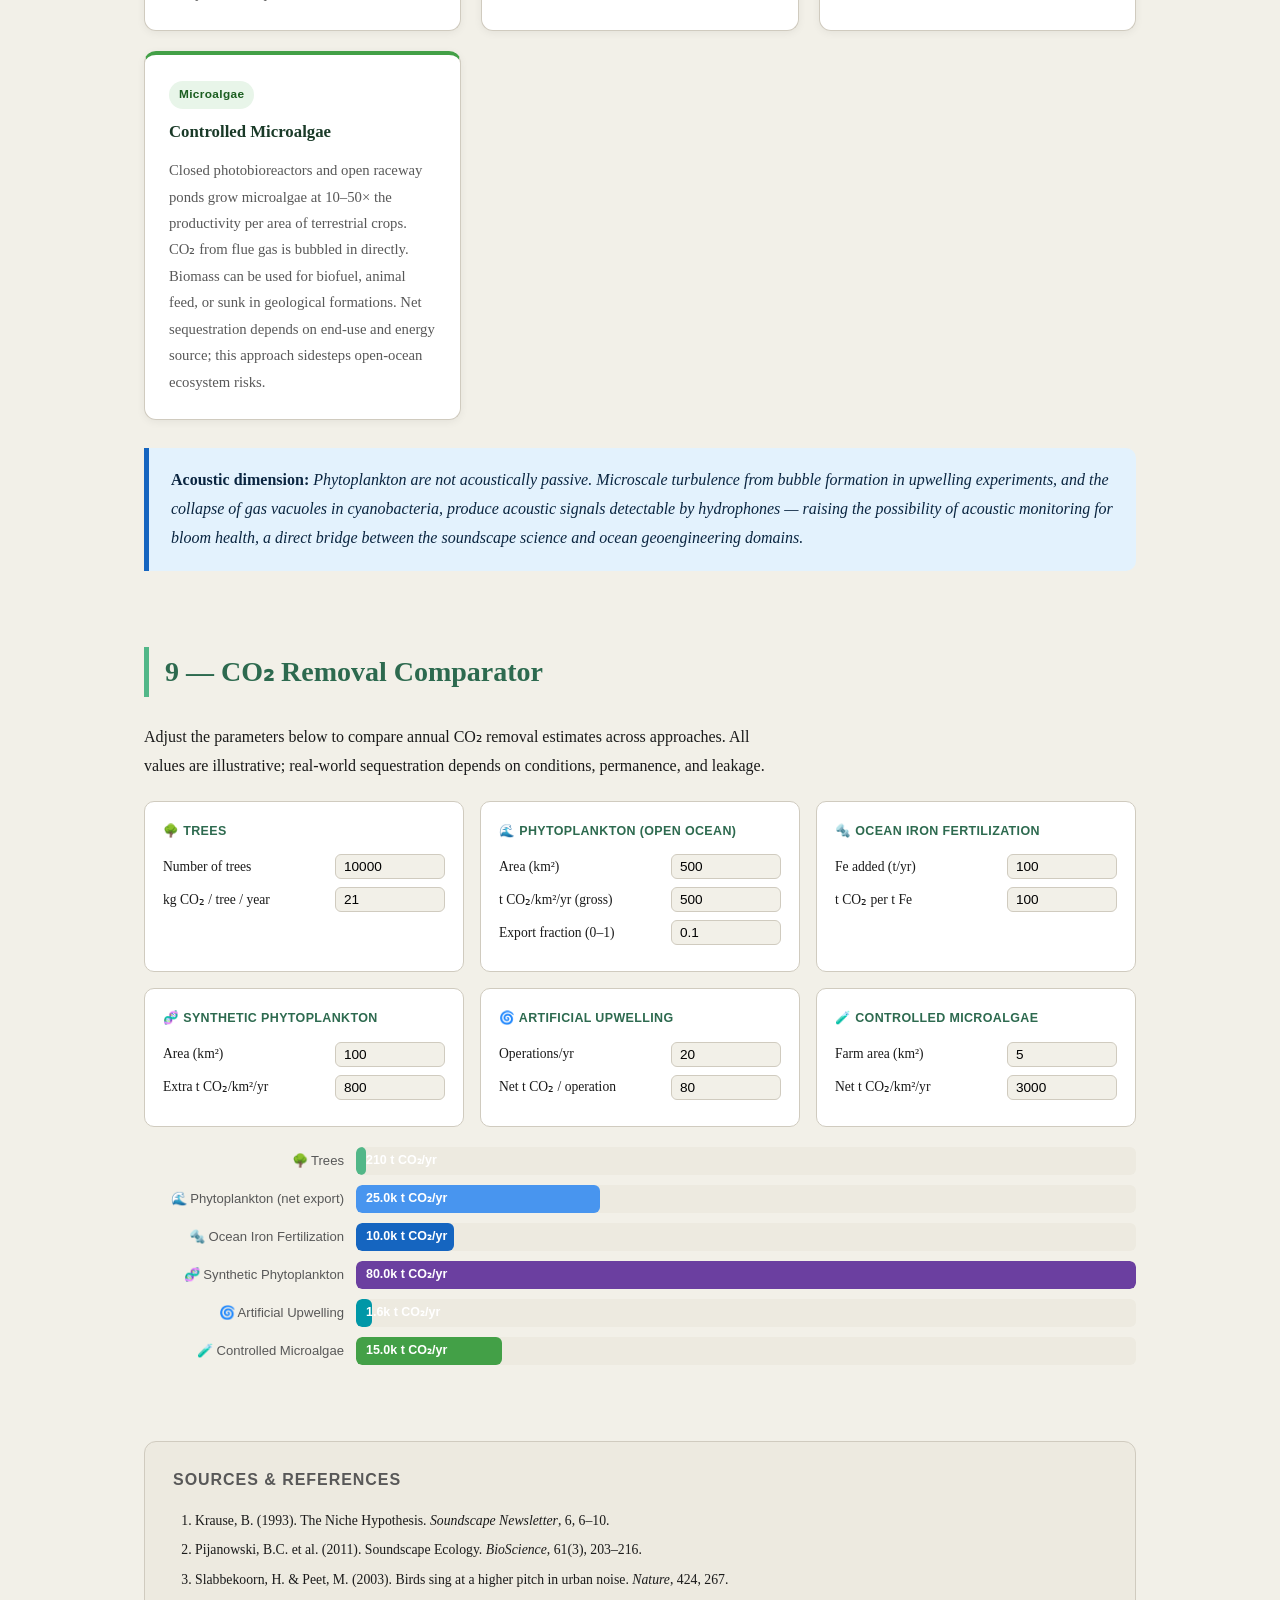
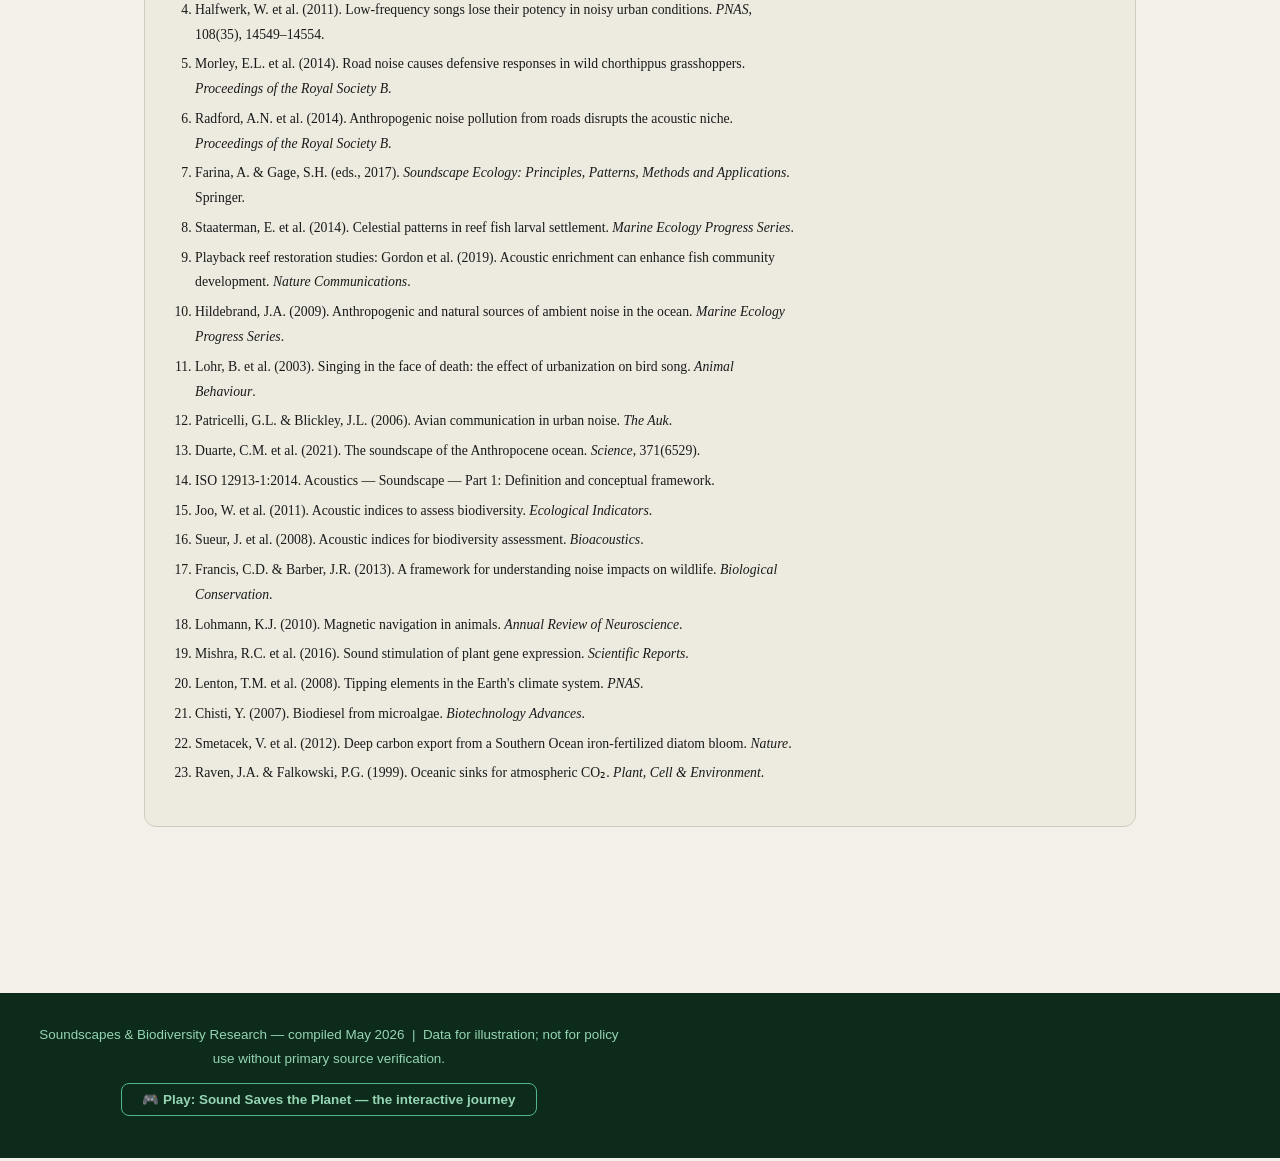
==== commit f0388a16: "Add files via upload" ====
--- a/soundscapes-city.html
+++ b/soundscapes-city.html
@@ -900,9 +900,7 @@
     <li>Francis, C.D. &amp; Barber, J.R. (2013). A framework for understanding noise impacts on wildlife. <em>Biological Conservation</em>.</li>
     <li>Lohmann, K.J. (2010). Magnetic navigation in animals. <em>Annual Review of Neuroscience</em>.</li>
     <li>Mishra, R.C. et al. (2016). Sound stimulation of plant gene expression. <em>Scientific Reports</em>.</li>
-    <li>Martinez-Llano, J. et al. (2022). Urban soundscape design and biophilic urbanism. <em>Landscape and Urban Planning</em>.</li>
     <li>Lenton, T.M. et al. (2008). Tipping elements in the Earth's climate system. <em>PNAS</em>.</li>
-    <li>Boyd, P.W. (2008). Implications of large-scale iron fertilization of the oceans. <em>Marine Ecology Progress Series</em>.</li>
     <li>Chisti, Y. (2007). Biodiesel from microalgae. <em>Biotechnology Advances</em>.</li>
     <li>Smetacek, V. et al. (2012). Deep carbon export from a Southern Ocean iron-fertilized diatom bloom. <em>Nature</em>.</li>
     <li>Raven, J.A. &amp; Falkowski, P.G. (1999). Oceanic sinks for atmospheric CO₂. <em>Plant, Cell &amp; Environment</em>.</li>
